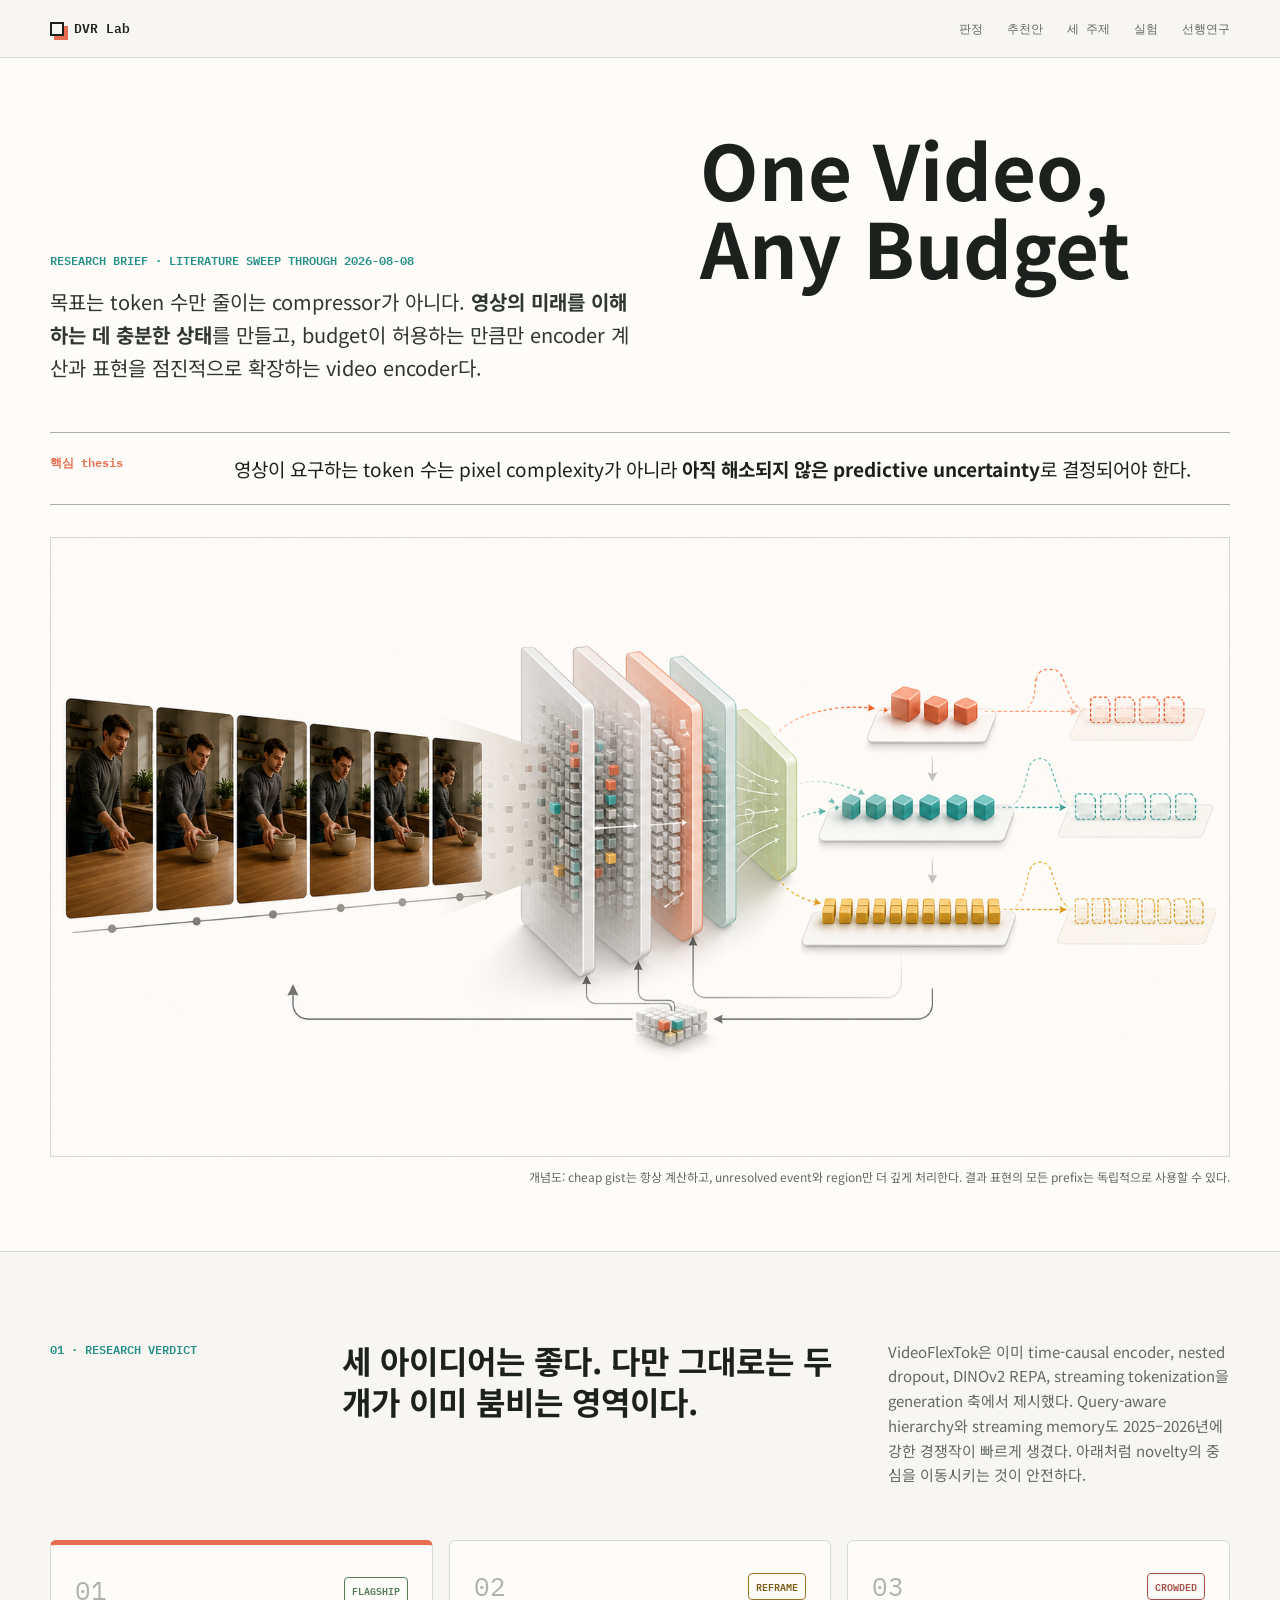
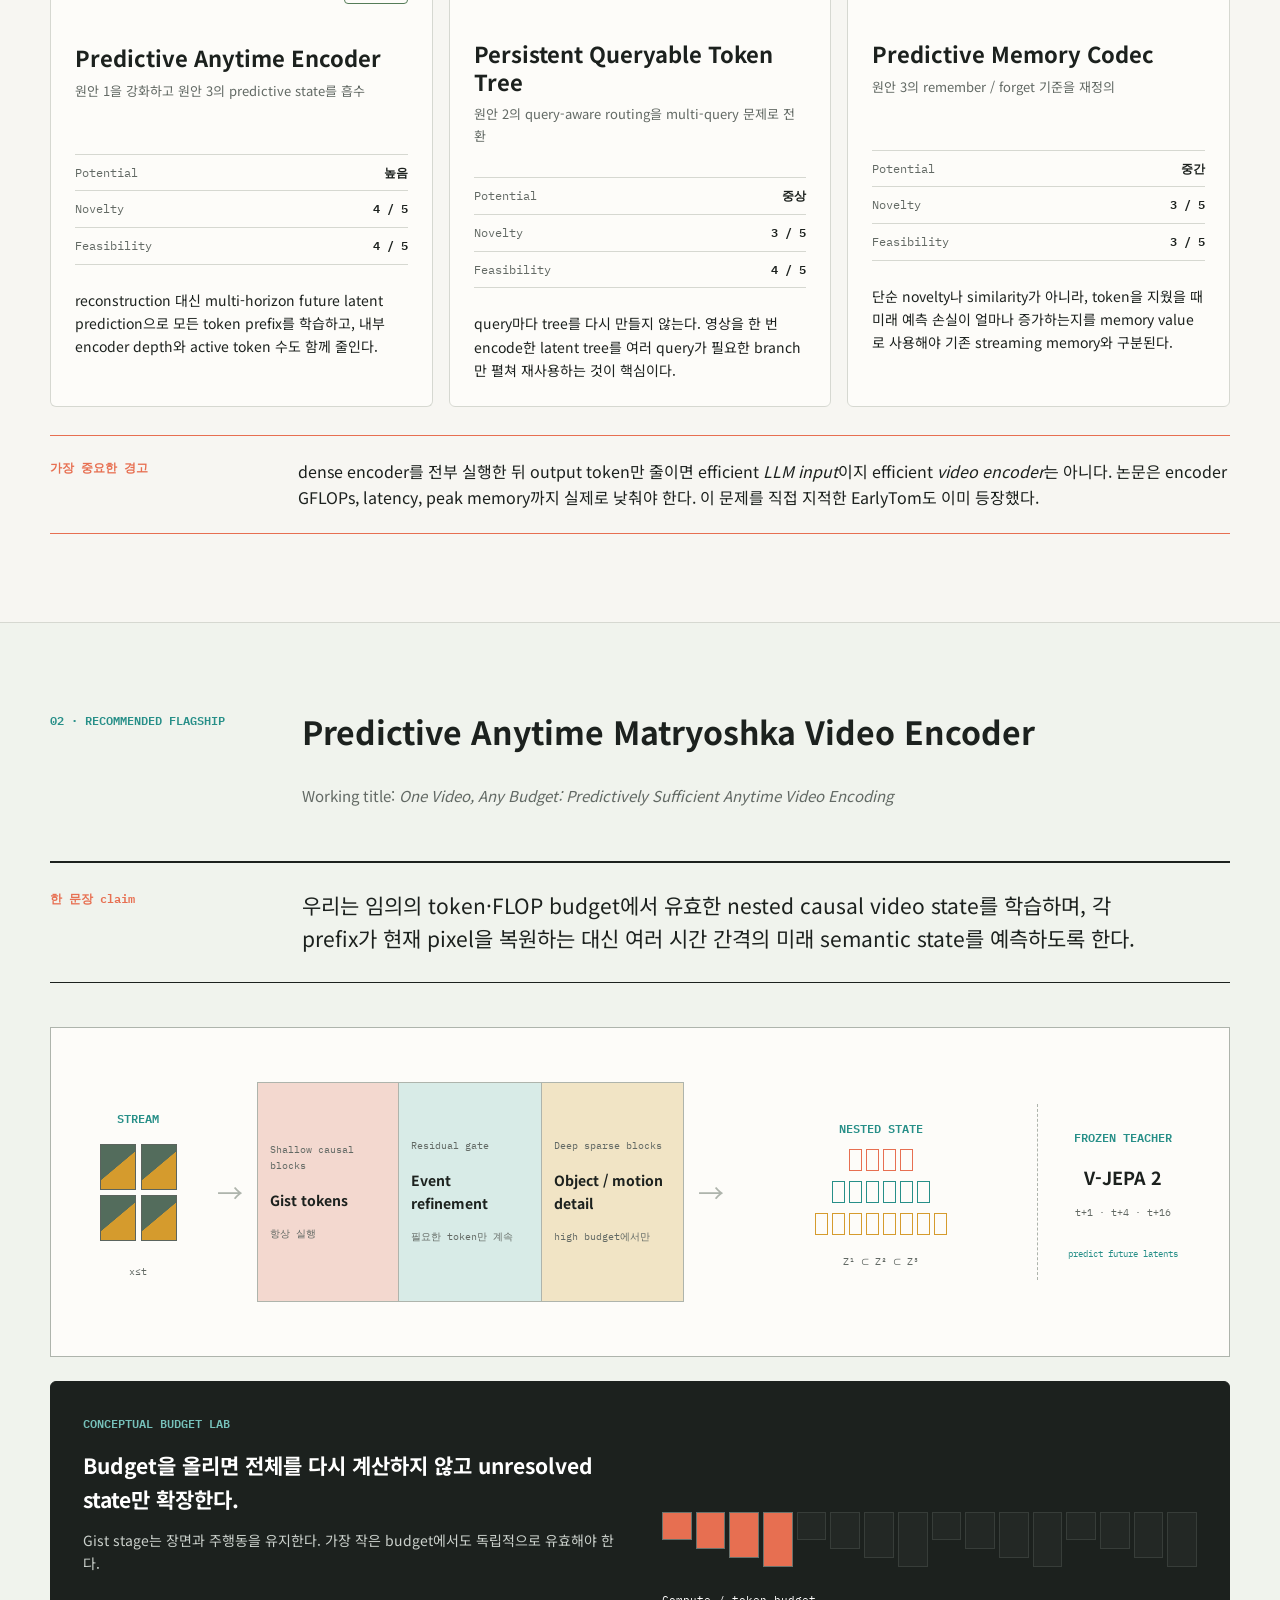
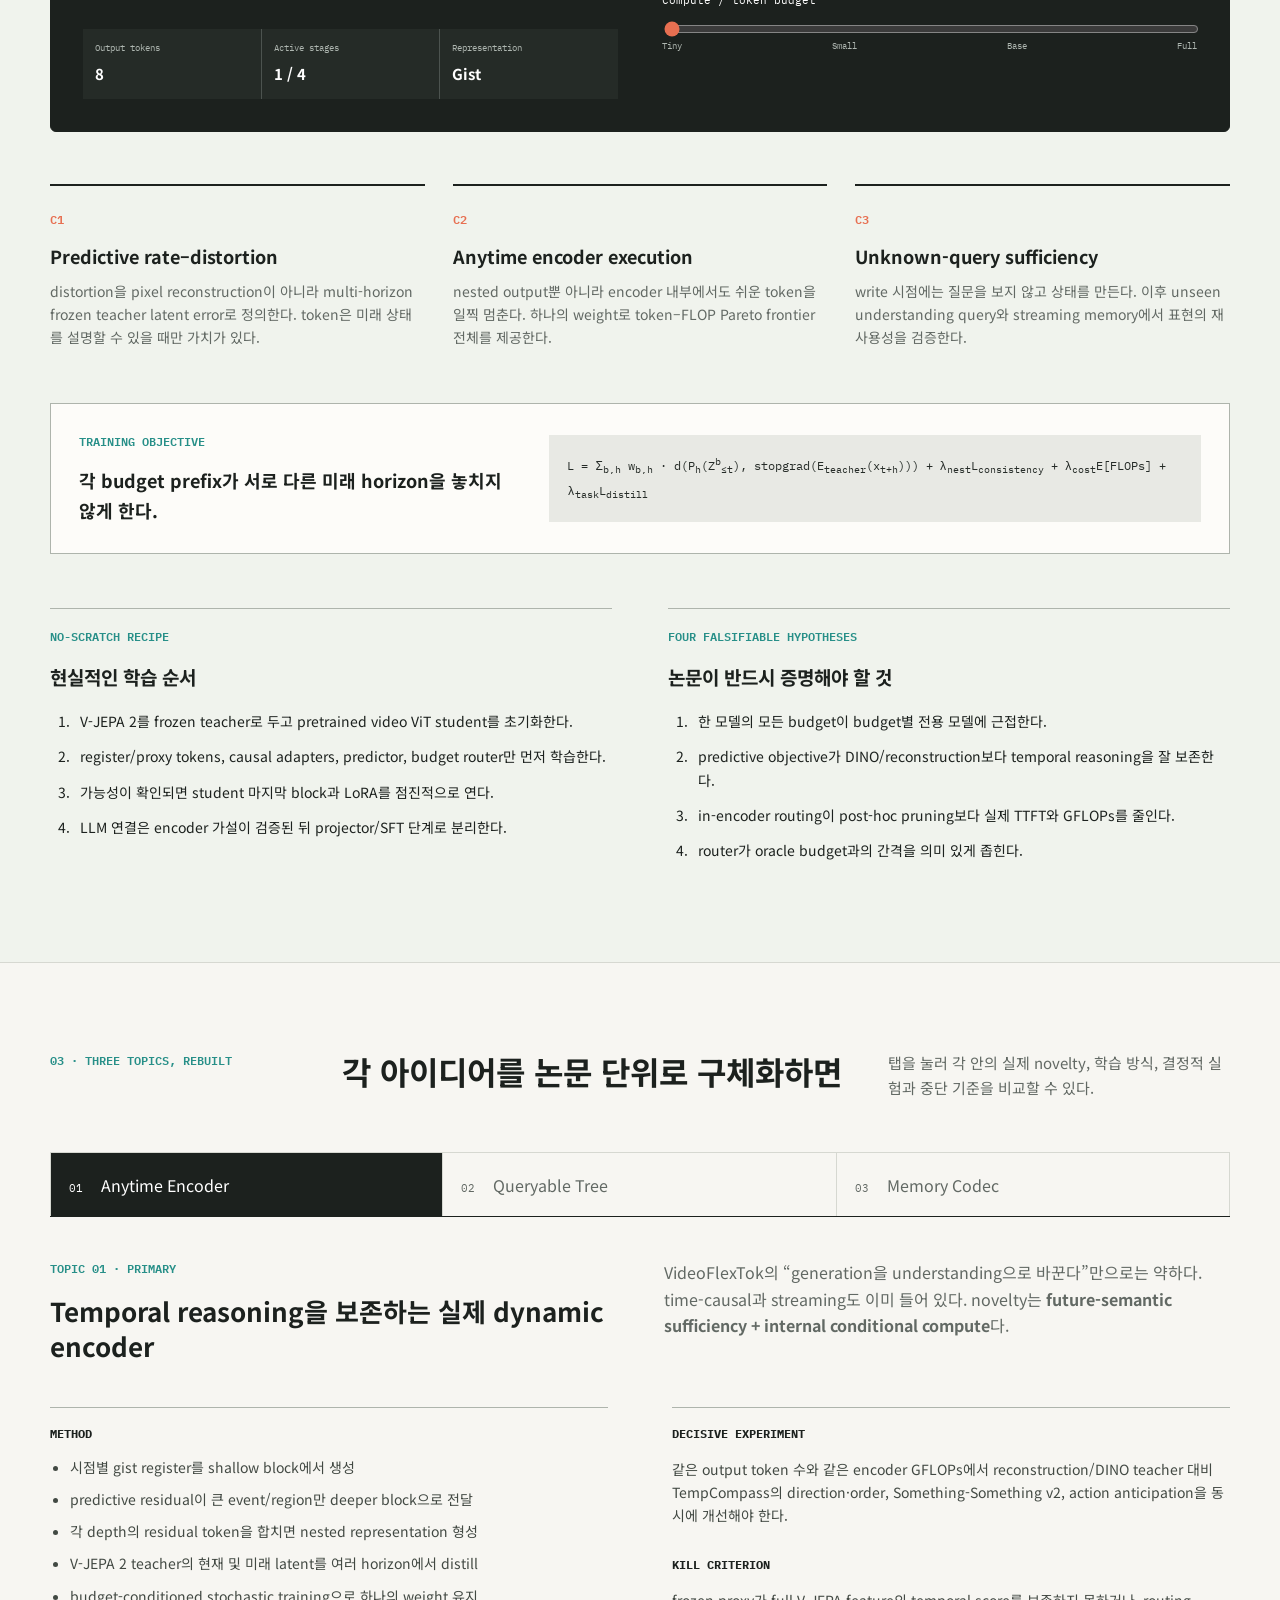
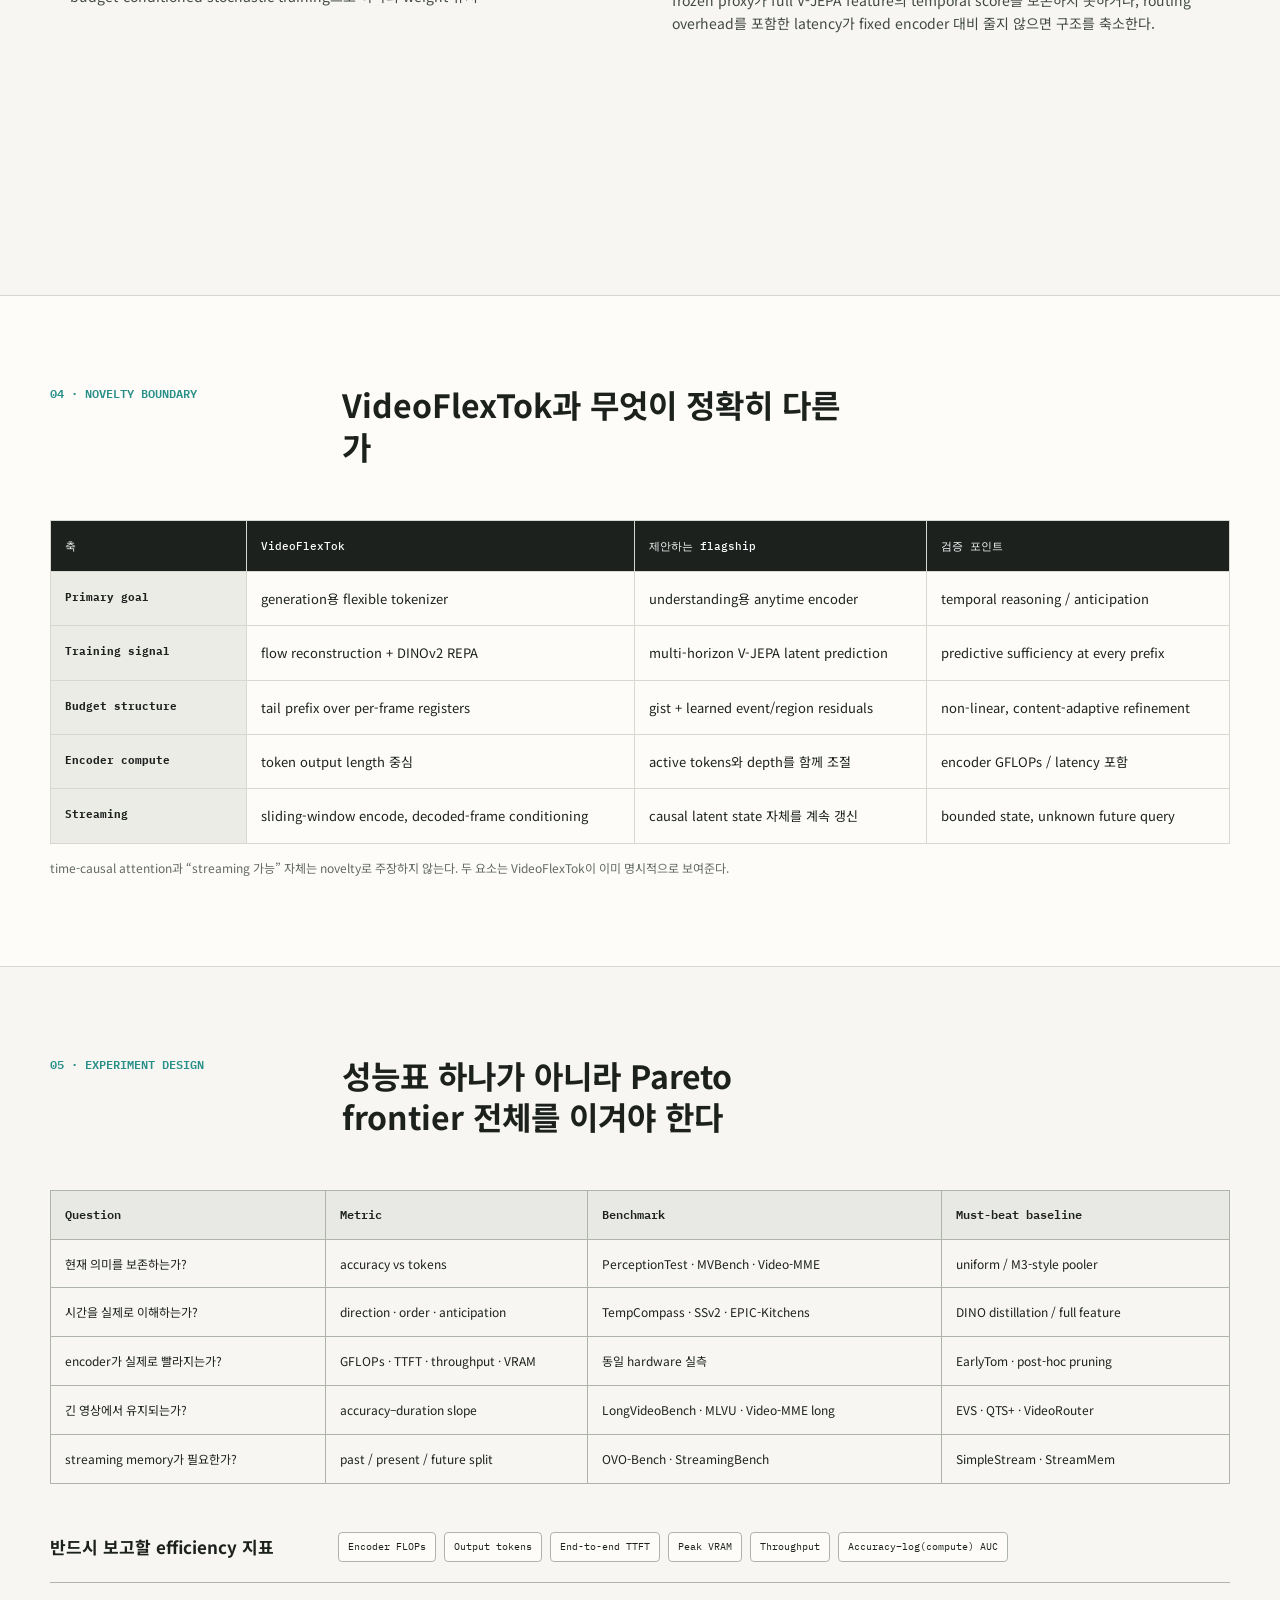
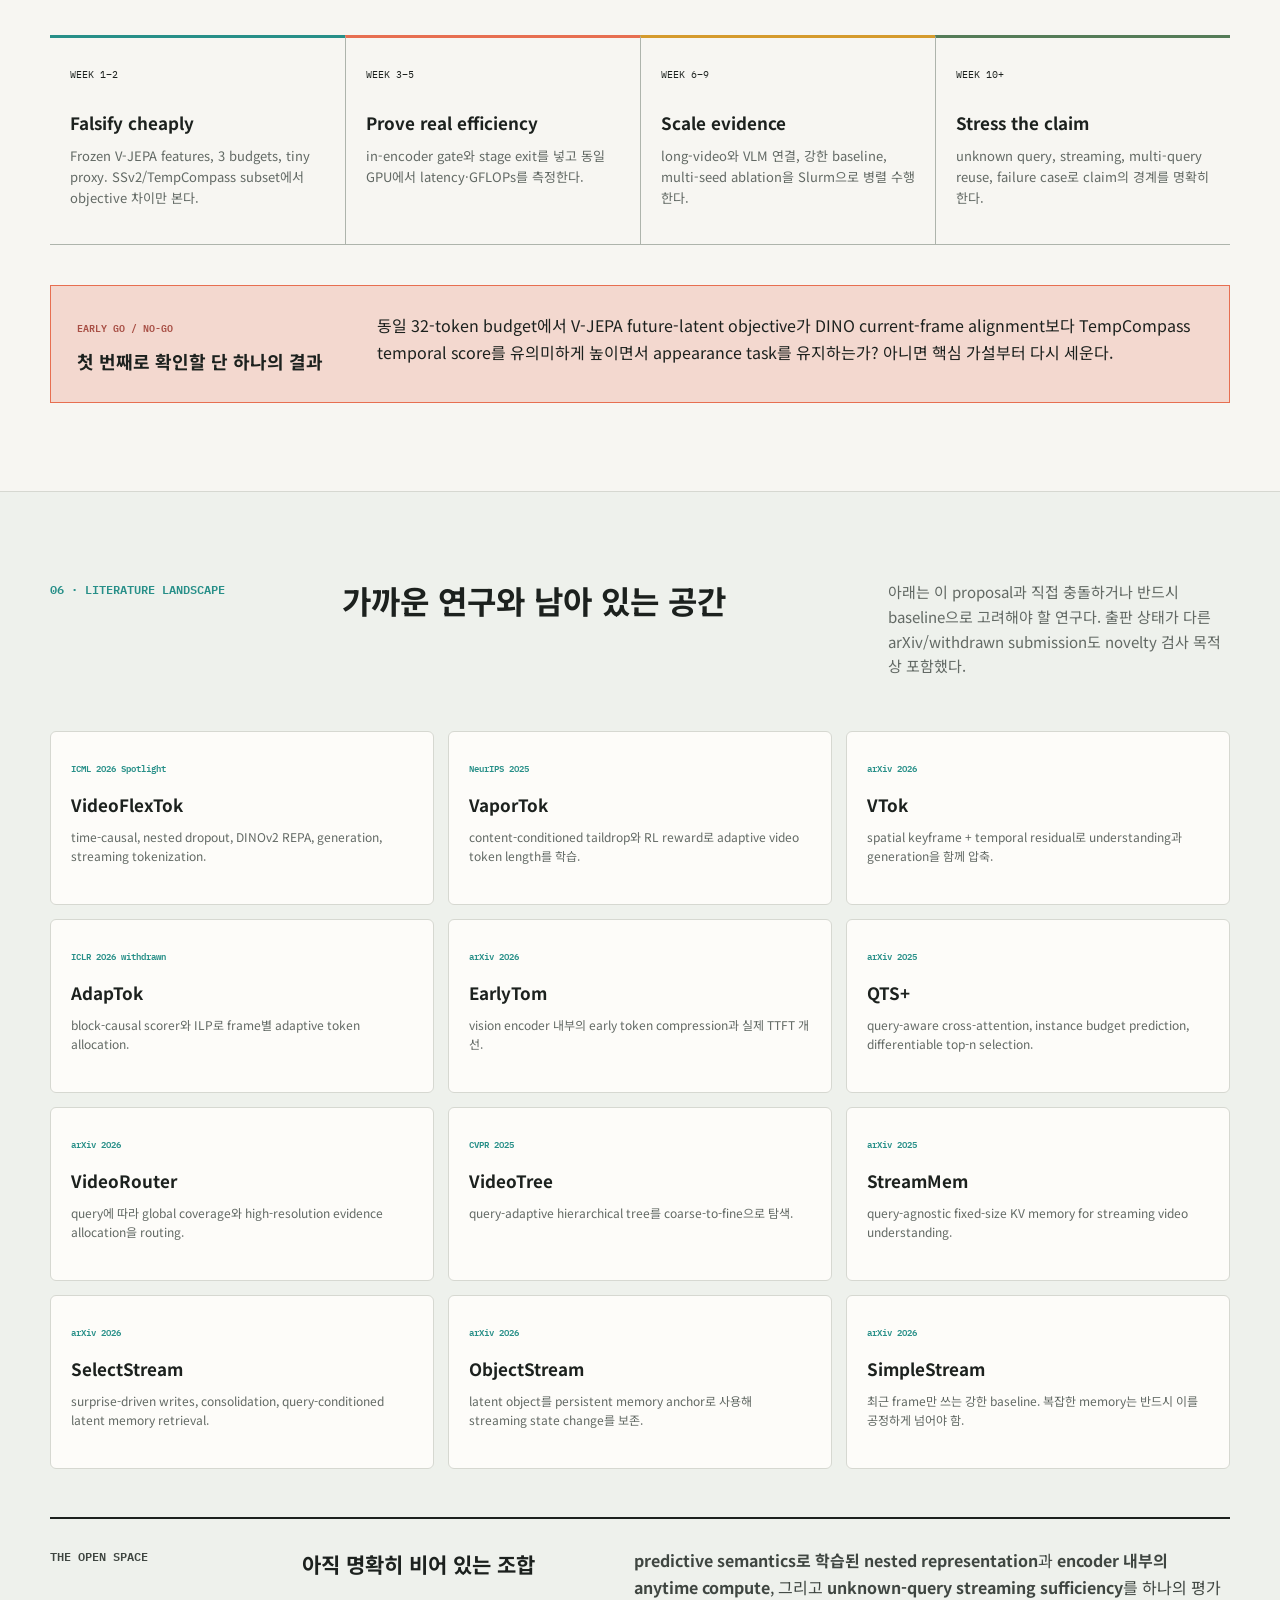
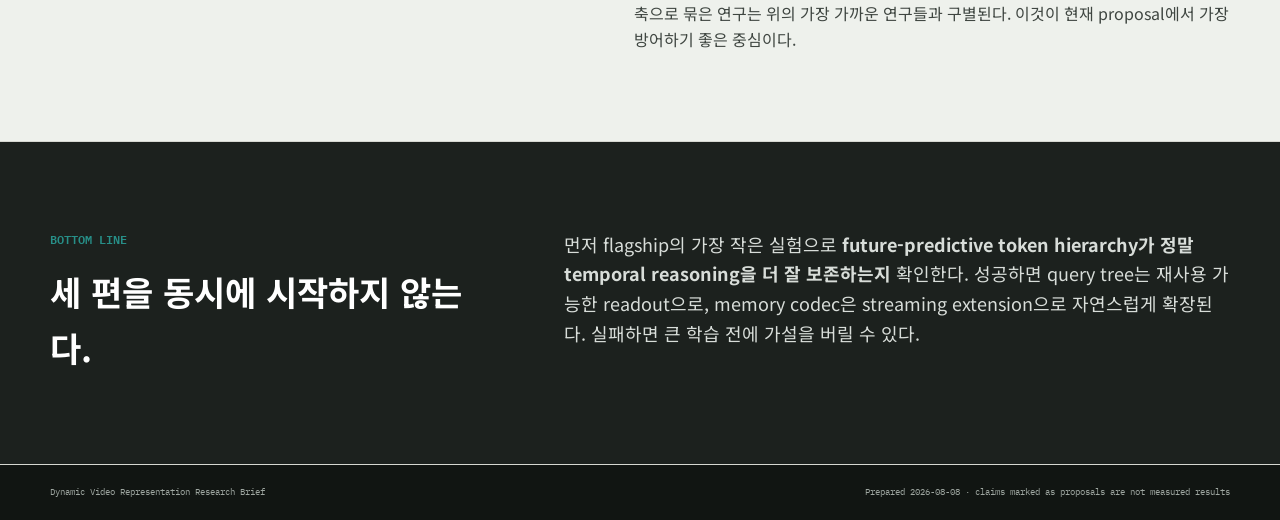
==== index.html @ 2100a045 "Build dynamic video research brief" ====
<!doctype html>
<html lang="ko">
  <head>
    <meta charset="UTF-8" />
    <meta name="viewport" content="width=device-width, initial-scale=1.0" />
    <meta
      name="description"
      content="Dynamic token budgets를 위한 efficient video encoder 연구 제안과 최신 선행연구 분석"
    />
    <title>Dynamic Video Representation Research Brief</title>
    <link rel="preconnect" href="https://fonts.googleapis.com" />
    <link rel="preconnect" href="https://fonts.gstatic.com" crossorigin />
    <link
      href="https://fonts.googleapis.com/css2?family=IBM+Plex+Mono:wght@400;500;600&family=Noto+Sans+KR:wght@400;500;600;700;800&display=swap"
      rel="stylesheet"
    />
    <link rel="stylesheet" href="styles.css" />
  </head>
  <body>
    <a class="skip-link" href="#main">본문으로 이동</a>

    <header class="site-header">
      <a class="wordmark" href="#top" aria-label="페이지 맨 위로">
        <span class="wordmark-mark" aria-hidden="true"></span>
        DVR Lab
      </a>
      <nav class="site-nav" aria-label="주요 섹션">
        <a href="#verdict">판정</a>
        <a href="#flagship">추천안</a>
        <a href="#topics">세 주제</a>
        <a href="#experiments">실험</a>
        <a href="#landscape">선행연구</a>
      </nav>
    </header>

    <main id="main">
      <section class="intro-band" id="top">
        <div class="page-shell intro-copy">
          <p class="eyebrow">RESEARCH BRIEF · LITERATURE SWEEP THROUGH 2026-08-08</p>
          <h1>One Video, Any Budget</h1>
          <p class="intro-lead">
            목표는 token 수만 줄이는 compressor가 아니다. <strong>영상의 미래를 이해하는 데 충분한 상태</strong>를
            만들고, budget이 허용하는 만큼만 encoder 계산과 표현을 점진적으로 확장하는 video encoder다.
          </p>
          <div class="thesis-line">
            <span class="thesis-label">핵심 thesis</span>
            <p>
              영상이 요구하는 token 수는 pixel complexity가 아니라
              <strong>아직 해소되지 않은 predictive uncertainty</strong>로 결정되어야 한다.
            </p>
          </div>
        </div>

        <figure class="page-shell overview-figure">
          <img
            src="assets/predictive-anytime-encoder.png"
            alt="시간에 따라 들어오는 영상이 단계적 encoder를 거쳐 gist, event, detail token으로 압축되고 작은 memory state가 다음 시점으로 전달되는 개념도"
          />
          <figcaption>
            개념도: cheap gist는 항상 계산하고, unresolved event와 region만 더 깊게 처리한다. 결과 표현의 모든
            prefix는 독립적으로 사용할 수 있다.
          </figcaption>
        </figure>
      </section>

      <section class="section-band" id="verdict">
        <div class="page-shell">
          <div class="section-heading">
            <p class="section-index">01 · RESEARCH VERDICT</p>
            <h2>세 아이디어는 좋다. 다만 그대로는 두 개가 이미 붐비는 영역이다.</h2>
            <p>
              VideoFlexTok은 이미 time-causal encoder, nested dropout, DINOv2 REPA, streaming tokenization을
              generation 축에서 제시했다. Query-aware hierarchy와 streaming memory도 2025–2026년에 강한
              경쟁작이 빠르게 생겼다. 아래처럼 novelty의 중심을 이동시키는 것이 안전하다.
            </p>
          </div>

          <div class="decision-grid">
            <article class="decision-card recommended">
              <div class="card-topline">
                <span class="topic-number">01</span>
                <span class="status-chip">FLAGSHIP</span>
              </div>
              <h3>Predictive Anytime Encoder</h3>
              <p class="card-subtitle">원안 1을 강화하고 원안 3의 predictive state를 흡수</p>
              <dl class="score-list">
                <div><dt>Potential</dt><dd>높음</dd></div>
                <div><dt>Novelty</dt><dd>4 / 5</dd></div>
                <div><dt>Feasibility</dt><dd>4 / 5</dd></div>
              </dl>
              <p>
                reconstruction 대신 multi-horizon future latent prediction으로 모든 token prefix를 학습하고,
                내부 encoder depth와 active token 수도 함께 줄인다.
              </p>
            </article>

            <article class="decision-card">
              <div class="card-topline">
                <span class="topic-number">02</span>
                <span class="status-chip caution">REFRAME</span>
              </div>
              <h3>Persistent Queryable Token Tree</h3>
              <p class="card-subtitle">원안 2의 query-aware routing을 multi-query 문제로 전환</p>
              <dl class="score-list">
                <div><dt>Potential</dt><dd>중상</dd></div>
                <div><dt>Novelty</dt><dd>3 / 5</dd></div>
                <div><dt>Feasibility</dt><dd>4 / 5</dd></div>
              </dl>
              <p>
                query마다 tree를 다시 만들지 않는다. 영상을 한 번 encode한 latent tree를 여러 query가 필요한
                branch만 펼쳐 재사용하는 것이 핵심이다.
              </p>
            </article>

            <article class="decision-card">
              <div class="card-topline">
                <span class="topic-number">03</span>
                <span class="status-chip danger">CROWDED</span>
              </div>
              <h3>Predictive Memory Codec</h3>
              <p class="card-subtitle">원안 3의 remember / forget 기준을 재정의</p>
              <dl class="score-list">
                <div><dt>Potential</dt><dd>중간</dd></div>
                <div><dt>Novelty</dt><dd>3 / 5</dd></div>
                <div><dt>Feasibility</dt><dd>3 / 5</dd></div>
              </dl>
              <p>
                단순 novelty나 similarity가 아니라, token을 지웠을 때 미래 예측 손실이 얼마나 증가하는지를
                memory value로 사용해야 기존 streaming memory와 구분된다.
              </p>
            </article>
          </div>

          <aside class="warning-note">
            <span class="note-kicker">가장 중요한 경고</span>
            <p>
              dense encoder를 전부 실행한 뒤 output token만 줄이면 efficient <em>LLM input</em>이지 efficient
              <em>video encoder</em>는 아니다. 논문은 encoder GFLOPs, latency, peak memory까지 실제로 낮춰야 한다.
              이 문제를 직접 지적한 EarlyTom도 이미 등장했다.
            </p>
          </aside>
        </div>
      </section>

      <section class="section-band accent-band" id="flagship">
        <div class="page-shell">
          <div class="section-heading compact">
            <p class="section-index">02 · RECOMMENDED FLAGSHIP</p>
            <h2>Predictive Anytime Matryoshka Video Encoder</h2>
            <p class="working-title">Working title: <em>One Video, Any Budget: Predictively Sufficient Anytime Video Encoding</em></p>
          </div>

          <div class="claim-block">
            <span>한 문장 claim</span>
            <p>
              우리는 임의의 token·FLOP budget에서 유효한 nested causal video state를 학습하며, 각 prefix가
              현재 pixel을 복원하는 대신 여러 시간 간격의 미래 semantic state를 예측하도록 한다.
            </p>
          </div>

          <div class="architecture" aria-label="추천 encoder 구조도">
            <div class="arch-column input-column">
              <span class="arch-label">STREAM</span>
              <div class="frame-strip" aria-hidden="true">
                <span></span><span></span><span></span><span></span>
              </div>
              <small>x≤t</small>
            </div>
            <div class="arch-arrow" aria-hidden="true">→</div>
            <div class="encoder-stack">
              <div class="encoder-stage stage-gist">
                <span>Shallow causal blocks</span>
                <strong>Gist tokens</strong>
                <small>항상 실행</small>
              </div>
              <div class="encoder-stage stage-event">
                <span>Residual gate</span>
                <strong>Event refinement</strong>
                <small>필요한 token만 계속</small>
              </div>
              <div class="encoder-stage stage-detail">
                <span>Deep sparse blocks</span>
                <strong>Object / motion detail</strong>
                <small>high budget에서만</small>
              </div>
            </div>
            <div class="arch-arrow" aria-hidden="true">→</div>
            <div class="output-column">
              <span class="arch-label">NESTED STATE</span>
              <div class="token-tier tier-one"><i></i><i></i><i></i><i></i></div>
              <div class="token-tier tier-two"><i></i><i></i><i></i><i></i><i></i><i></i></div>
              <div class="token-tier tier-three"><i></i><i></i><i></i><i></i><i></i><i></i><i></i><i></i></div>
              <small>Z¹ ⊂ Z² ⊂ Z³</small>
            </div>
            <div class="teacher-column">
              <span class="arch-label">FROZEN TEACHER</span>
              <strong>V-JEPA 2</strong>
              <small>t+1 · t+4 · t+16</small>
              <div class="teacher-link" aria-hidden="true">predict future latents</div>
            </div>
          </div>

          <div class="budget-lab" aria-labelledby="budget-title">
            <div class="budget-copy">
              <p class="tool-label">CONCEPTUAL BUDGET LAB</p>
              <h3 id="budget-title">Budget을 올리면 전체를 다시 계산하지 않고 unresolved state만 확장한다.</h3>
              <p id="budget-description">
                Gist stage는 장면과 주행동을 유지한다. 가장 작은 budget에서도 독립적으로 유효해야 한다.
              </p>
              <div class="budget-stats" aria-live="polite">
                <div><span>Output tokens</span><strong id="token-count">8</strong></div>
                <div><span>Active stages</span><strong id="stage-count">1 / 4</strong></div>
                <div><span>Representation</span><strong id="representation-label">Gist</strong></div>
              </div>
            </div>
            <div class="budget-control">
              <div class="budget-visual" id="budget-visual" aria-hidden="true"></div>
              <label for="budget-range">Compute / token budget</label>
              <input id="budget-range" type="range" min="1" max="4" value="1" step="1" />
              <div class="range-labels" aria-hidden="true">
                <span>Tiny</span><span>Small</span><span>Base</span><span>Full</span>
              </div>
            </div>
          </div>

          <div class="contribution-grid">
            <div>
              <span class="contribution-number">C1</span>
              <h3>Predictive rate–distortion</h3>
              <p>
                distortion을 pixel reconstruction이 아니라 multi-horizon frozen teacher latent error로 정의한다.
                token은 미래 상태를 설명할 수 있을 때만 가치가 있다.
              </p>
            </div>
            <div>
              <span class="contribution-number">C2</span>
              <h3>Anytime encoder execution</h3>
              <p>
                nested output뿐 아니라 encoder 내부에서도 쉬운 token을 일찍 멈춘다. 하나의 weight로
                token–FLOP Pareto frontier 전체를 제공한다.
              </p>
            </div>
            <div>
              <span class="contribution-number">C3</span>
              <h3>Unknown-query sufficiency</h3>
              <p>
                write 시점에는 질문을 보지 않고 상태를 만든다. 이후 unseen understanding query와 streaming
                memory에서 표현의 재사용성을 검증한다.
              </p>
            </div>
          </div>

          <div class="objective-panel">
            <div>
              <p class="tool-label">TRAINING OBJECTIVE</p>
              <h3>각 budget prefix가 서로 다른 미래 horizon을 놓치지 않게 한다.</h3>
            </div>
            <code>
              L = Σ<sub>b,h</sub> w<sub>b,h</sub> · d(P<sub>h</sub>(Z<sup>b</sup><sub>≤t</sub>),
              stopgrad(E<sub>teacher</sub>(x<sub>t+h</sub>))) + λ<sub>nest</sub>L<sub>consistency</sub>
              + λ<sub>cost</sub>E[FLOPs] + λ<sub>task</sub>L<sub>distill</sub>
            </code>
          </div>

          <div class="training-grid">
            <div class="plain-column">
              <p class="tool-label">NO-SCRATCH RECIPE</p>
              <h3>현실적인 학습 순서</h3>
              <ol>
                <li>V-JEPA 2를 frozen teacher로 두고 pretrained video ViT student를 초기화한다.</li>
                <li>register/proxy tokens, causal adapters, predictor, budget router만 먼저 학습한다.</li>
                <li>가능성이 확인되면 student 마지막 block과 LoRA를 점진적으로 연다.</li>
                <li>LLM 연결은 encoder 가설이 검증된 뒤 projector/SFT 단계로 분리한다.</li>
              </ol>
            </div>
            <div class="plain-column">
              <p class="tool-label">FOUR FALSIFIABLE HYPOTHESES</p>
              <h3>논문이 반드시 증명해야 할 것</h3>
              <ol>
                <li>한 모델의 모든 budget이 budget별 전용 모델에 근접한다.</li>
                <li>predictive objective가 DINO/reconstruction보다 temporal reasoning을 잘 보존한다.</li>
                <li>in-encoder routing이 post-hoc pruning보다 실제 TTFT와 GFLOPs를 줄인다.</li>
                <li>router가 oracle budget과의 간격을 의미 있게 좁힌다.</li>
              </ol>
            </div>
          </div>
        </div>
      </section>

      <section class="section-band" id="topics">
        <div class="page-shell">
          <div class="section-heading">
            <p class="section-index">03 · THREE TOPICS, REBUILT</p>
            <h2>각 아이디어를 논문 단위로 구체화하면</h2>
            <p>탭을 눌러 각 안의 실제 novelty, 학습 방식, 결정적 실험과 중단 기준을 비교할 수 있다.</p>
          </div>

          <div class="topic-tabs" role="tablist" aria-label="연구 주제 선택">
            <button role="tab" aria-selected="true" aria-controls="topic-panel-1" id="topic-tab-1" data-topic="1">
              <span>01</span> Anytime Encoder
            </button>
            <button role="tab" aria-selected="false" aria-controls="topic-panel-2" id="topic-tab-2" data-topic="2">
              <span>02</span> Queryable Tree
            </button>
            <button role="tab" aria-selected="false" aria-controls="topic-panel-3" id="topic-tab-3" data-topic="3">
              <span>03</span> Memory Codec
            </button>
          </div>

          <article class="topic-panel is-active" id="topic-panel-1" role="tabpanel" aria-labelledby="topic-tab-1">
            <div class="topic-summary">
              <div>
                <p class="topic-overline">TOPIC 01 · PRIMARY</p>
                <h3>Temporal reasoning을 보존하는 실제 dynamic encoder</h3>
              </div>
              <p>
                VideoFlexTok의 “generation을 understanding으로 바꾼다”만으로는 약하다. time-causal과 streaming도
                이미 들어 있다. novelty는 <strong>future-semantic sufficiency + internal conditional compute</strong>다.
              </p>
            </div>
            <div class="topic-columns">
              <section>
                <h4>Method</h4>
                <ul>
                  <li>시점별 gist register를 shallow block에서 생성</li>
                  <li>predictive residual이 큰 event/region만 deeper block으로 전달</li>
                  <li>각 depth의 residual token을 합치면 nested representation 형성</li>
                  <li>V-JEPA 2 teacher의 현재 및 미래 latent를 여러 horizon에서 distill</li>
                  <li>budget-conditioned stochastic training으로 하나의 weight 유지</li>
                </ul>
              </section>
              <section>
                <h4>Decisive experiment</h4>
                <p>
                  같은 output token 수와 같은 encoder GFLOPs에서 reconstruction/DINO teacher 대비 TempCompass의
                  direction·order, Something-Something v2, action anticipation을 동시에 개선해야 한다.
                </p>
                <h4>Kill criterion</h4>
                <p>
                  frozen proxy가 full V-JEPA feature의 temporal score를 보존하지 못하거나, routing overhead를 포함한
                  latency가 fixed encoder 대비 줄지 않으면 구조를 축소한다.
                </p>
              </section>
            </div>
          </article>

          <article class="topic-panel" id="topic-panel-2" role="tabpanel" aria-labelledby="topic-tab-2" hidden>
            <div class="topic-summary">
              <div>
                <p class="topic-overline">TOPIC 02 · SECOND PAPER CANDIDATE</p>
                <h3>한 번 저장하고, 질문마다 필요한 가지에서만 detail을 연다</h3>
              </div>
              <p>
                VideoTree는 query를 보며 tree를 만들고, QTS+/VideoRouter는 flat dense tokens에서 query-relevant
                evidence를 고른다. 우리는 <strong>query 전에 만든 persistent latent tree</strong>를 여러 질문이 공유한다.
              </p>
            </div>

            <div class="tree-diagram" aria-label="query-agnostic latent tree와 query router 개념도">
              <div class="tree-video">
                <span>Encode once</span>
                <div class="mini-frames"><i></i><i></i><i></i><i></i><i></i><i></i></div>
              </div>
              <div class="tree-root">Global gist</div>
              <div class="tree-level tree-level-two">
                <div>Event A</div><div>Event B</div><div>Event C</div>
              </div>
              <div class="tree-level tree-level-three">
                <div>A₁</div><div>A₂</div><div>B₁</div><div>B₂</div><div>C₁</div><div>C₂</div>
              </div>
              <div class="query-path">
                <span>Query router</span>
                <strong>Gist → Event B → B₂</strong>
              </div>
            </div>

            <div class="topic-columns">
              <section>
                <h4>Method</h4>
                <ul>
                  <li>scene/event boundary에 맞춘 temporal latent tree를 query 없이 생성</li>
                  <li>parent token은 summary, child token은 parent가 잃은 predictive residual로 학습</li>
                  <li>query router가 top-down beam으로 branch와 depth를 budget 안에서 결정</li>
                  <li>global gist를 항상 남겨 잘못된 early routing의 복구 경로 제공</li>
                  <li>동일 영상에 연속 query가 들어오는 multi-query cost를 직접 평가</li>
                </ul>
              </section>
              <section>
                <h4>Decisive experiment</h4>
                <p>
                  query 1개가 아니라 5·10·20개가 같은 영상에 순차적으로 들어올 때, VideoTree/QTS+/flat top-k보다
                  total encoder+retrieval latency와 accuracy의 Pareto frontier가 좋아야 한다.
                </p>
                <h4>Kill criterion</h4>
                <p>
                  동일 total token budget에서 learned tree가 flat top-k를 이기지 못하거나, 초반 branch miss가
                  answer-critical evidence를 반복적으로 제거하면 독립 논문 대신 flagship의 optional readout으로 낮춘다.
                </p>
              </section>
            </div>
          </article>

          <article class="topic-panel" id="topic-panel-3" role="tabpanel" aria-labelledby="topic-tab-3" hidden>
            <div class="topic-summary">
              <div>
                <p class="topic-overline">TOPIC 03 · HIGH RISK</p>
                <h3>기억의 가치는 “다시 보기 어려움”이 아니라 “미래를 바꾸는 정도”다</h3>
              </div>
              <p>
                recent streaming methods도 surprise, semantic salience, object anchor를 사용한다. 차별점은 token을
                제거했을 때 <strong>multi-horizon future prediction이 얼마나 악화되는지</strong>를 memory utility로
                학습하는 것이다.
              </p>
            </div>

            <div class="memory-diagram" aria-label="coarse-to-fine streaming memory codec 개념도">
              <div class="stream-row">
                <span>t−3</span><span>t−2</span><span>t−1</span><strong>t</strong><i>→</i><em>future</em>
              </div>
              <div class="memory-row gist-memory">
                <label>Gist memory</label>
                <div><i></i><i></i><i></i><i></i><i></i></div>
                <span>always retained</span>
              </div>
              <div class="memory-row residual-memory">
                <label>Residual memory</label>
                <div><i></i><i class="evicted"></i><i></i><i class="evicted"></i><i></i><i></i><i class="evicted"></i></div>
                <span>evict low Δprediction-loss</span>
              </div>
              <div class="prediction-arrow">memory state predicts future teacher latents</div>
            </div>

            <div class="topic-columns">
              <section>
                <h4>Method</h4>
                <ul>
                  <li>모든 chunk는 tiny gist를 write하고 필요할 때 residual tier 추가</li>
                  <li>token utility를 leave-one-out future latent loss 증가량으로 정의</li>
                  <li>비싼 counterfactual score를 작은 eviction policy에 distill</li>
                  <li>오래된 sibling residual은 상위 gist로 consolidate</li>
                  <li>query는 write가 아니라 read 시점에만 memory scope를 선택</li>
                </ul>
              </section>
              <section>
                <h4>Decisive experiment</h4>
                <p>
                  OVO-Bench의 backward tracing과 forward active response에서 동일 고정 memory로 SimpleStream,
                  StreamMem, CausalMem보다 좋아야 하며 current-scene perception을 희생하지 않아야 한다.
                </p>
                <h4>Kill criterion</h4>
                <p>
                  강한 recent-window baseline을 넘지 못하거나, future prediction utility와 unseen-query QA utility의
                  상관이 낮으면 “latent reasoning” 주장은 버리고 memory analysis로 범위를 줄인다.
                </p>
              </section>
            </div>
          </article>
        </div>
      </section>

      <section class="section-band comparison-band">
        <div class="page-shell">
          <div class="section-heading">
            <p class="section-index">04 · NOVELTY BOUNDARY</p>
            <h2>VideoFlexTok과 무엇이 정확히 다른가</h2>
          </div>
          <div class="table-wrap">
            <table>
              <thead>
                <tr><th>축</th><th>VideoFlexTok</th><th>제안하는 flagship</th><th>검증 포인트</th></tr>
              </thead>
              <tbody>
                <tr>
                  <th>Primary goal</th>
                  <td>generation용 flexible tokenizer</td>
                  <td>understanding용 anytime encoder</td>
                  <td>temporal reasoning / anticipation</td>
                </tr>
                <tr>
                  <th>Training signal</th>
                  <td>flow reconstruction + DINOv2 REPA</td>
                  <td>multi-horizon V-JEPA latent prediction</td>
                  <td>predictive sufficiency at every prefix</td>
                </tr>
                <tr>
                  <th>Budget structure</th>
                  <td>tail prefix over per-frame registers</td>
                  <td>gist + learned event/region residuals</td>
                  <td>non-linear, content-adaptive refinement</td>
                </tr>
                <tr>
                  <th>Encoder compute</th>
                  <td>token output length 중심</td>
                  <td>active tokens와 depth를 함께 조절</td>
                  <td>encoder GFLOPs / latency 포함</td>
                </tr>
                <tr>
                  <th>Streaming</th>
                  <td>sliding-window encode, decoded-frame conditioning</td>
                  <td>causal latent state 자체를 계속 갱신</td>
                  <td>bounded state, unknown future query</td>
                </tr>
              </tbody>
            </table>
          </div>
          <p class="table-note">
            time-causal attention과 “streaming 가능” 자체는 novelty로 주장하지 않는다. 두 요소는 VideoFlexTok이 이미
            명시적으로 보여준다.
          </p>
        </div>
      </section>

      <section class="section-band" id="experiments">
        <div class="page-shell">
          <div class="section-heading">
            <p class="section-index">05 · EXPERIMENT DESIGN</p>
            <h2>성능표 하나가 아니라 Pareto frontier 전체를 이겨야 한다</h2>
          </div>

          <div class="experiment-matrix">
            <div class="matrix-header">Question</div>
            <div class="matrix-header">Metric</div>
            <div class="matrix-header">Benchmark</div>
            <div class="matrix-header">Must-beat baseline</div>

            <div>현재 의미를 보존하는가?</div>
            <div>accuracy vs tokens</div>
            <div>PerceptionTest · MVBench · Video-MME</div>
            <div>uniform / M3-style pooler</div>

            <div>시간을 실제로 이해하는가?</div>
            <div>direction · order · anticipation</div>
            <div>TempCompass · SSv2 · EPIC-Kitchens</div>
            <div>DINO distillation / full feature</div>

            <div>encoder가 실제로 빨라지는가?</div>
            <div>GFLOPs · TTFT · throughput · VRAM</div>
            <div>동일 hardware 실측</div>
            <div>EarlyTom · post-hoc pruning</div>

            <div>긴 영상에서 유지되는가?</div>
            <div>accuracy–duration slope</div>
            <div>LongVideoBench · MLVU · Video-MME long</div>
            <div>EVS · QTS+ · VideoRouter</div>

            <div>streaming memory가 필요한가?</div>
            <div>past / present / future split</div>
            <div>OVO-Bench · StreamingBench</div>
            <div>SimpleStream · StreamMem</div>
          </div>

          <div class="must-report">
            <h3>반드시 보고할 efficiency 지표</h3>
            <div>
              <span>Encoder FLOPs</span><span>Output tokens</span><span>End-to-end TTFT</span>
              <span>Peak VRAM</span><span>Throughput</span><span>Accuracy–log(compute) AUC</span>
            </div>
          </div>

          <div class="roadmap">
            <div class="roadmap-step">
              <span>WEEK 1–2</span>
              <h3>Falsify cheaply</h3>
              <p>Frozen V-JEPA features, 3 budgets, tiny proxy. SSv2/TempCompass subset에서 objective 차이만 본다.</p>
            </div>
            <div class="roadmap-step">
              <span>WEEK 3–5</span>
              <h3>Prove real efficiency</h3>
              <p>in-encoder gate와 stage exit를 넣고 동일 GPU에서 latency·GFLOPs를 측정한다.</p>
            </div>
            <div class="roadmap-step">
              <span>WEEK 6–9</span>
              <h3>Scale evidence</h3>
              <p>long-video와 VLM 연결, 강한 baseline, multi-seed ablation을 Slurm으로 병렬 수행한다.</p>
            </div>
            <div class="roadmap-step">
              <span>WEEK 10+</span>
              <h3>Stress the claim</h3>
              <p>unknown query, streaming, multi-query reuse, failure case로 claim의 경계를 명확히 한다.</p>
            </div>
          </div>

          <aside class="go-no-go">
            <div>
              <span>EARLY GO / NO-GO</span>
              <h3>첫 번째로 확인할 단 하나의 결과</h3>
            </div>
            <p>
              동일 32-token budget에서 V-JEPA future-latent objective가 DINO current-frame alignment보다
              TempCompass temporal score를 유의미하게 높이면서 appearance task를 유지하는가? 아니면 핵심 가설부터
              다시 세운다.
            </p>
          </aside>
        </div>
      </section>

      <section class="section-band landscape-band" id="landscape">
        <div class="page-shell">
          <div class="section-heading">
            <p class="section-index">06 · LITERATURE LANDSCAPE</p>
            <h2>가까운 연구와 남아 있는 공간</h2>
            <p>
              아래는 이 proposal과 직접 충돌하거나 반드시 baseline으로 고려해야 할 연구다. 출판 상태가 다른
              arXiv/withdrawn submission도 novelty 검사 목적상 포함했다.
            </p>
          </div>

          <div class="landscape-grid">
            <a class="paper-card" href="https://videoflextok.epfl.ch/" target="_blank" rel="noreferrer">
              <span>ICML 2026 Spotlight</span><h3>VideoFlexTok</h3>
              <p>time-causal, nested dropout, DINOv2 REPA, generation, streaming tokenization.</p>
            </a>
            <a class="paper-card" href="https://proceedings.neurips.cc/paper_files/paper/2025/hash/43e41fa7544d2ee435c72305702de61f-Abstract-Conference.html" target="_blank" rel="noreferrer">
              <span>NeurIPS 2025</span><h3>VaporTok</h3>
              <p>content-conditioned taildrop와 RL reward로 adaptive video token length를 학습.</p>
            </a>
            <a class="paper-card" href="https://arxiv.org/abs/2602.04202" target="_blank" rel="noreferrer">
              <span>arXiv 2026</span><h3>VTok</h3>
              <p>spatial keyframe + temporal residual로 understanding과 generation을 함께 압축.</p>
            </a>
            <a class="paper-card" href="https://openreview.net/forum?id=dkLto1KNFV" target="_blank" rel="noreferrer">
              <span>ICLR 2026 withdrawn</span><h3>AdapTok</h3>
              <p>block-causal scorer와 ILP로 frame별 adaptive token allocation.</p>
            </a>
            <a class="paper-card" href="https://arxiv.org/abs/2605.30010" target="_blank" rel="noreferrer">
              <span>arXiv 2026</span><h3>EarlyTom</h3>
              <p>vision encoder 내부의 early token compression과 실제 TTFT 개선.</p>
            </a>
            <a class="paper-card" href="https://arxiv.org/abs/2511.11910" target="_blank" rel="noreferrer">
              <span>arXiv 2025</span><h3>QTS+</h3>
              <p>query-aware cross-attention, instance budget prediction, differentiable top-n selection.</p>
            </a>
            <a class="paper-card" href="https://arxiv.org/abs/2605.05848" target="_blank" rel="noreferrer">
              <span>arXiv 2026</span><h3>VideoRouter</h3>
              <p>query에 따라 global coverage와 high-resolution evidence allocation을 routing.</p>
            </a>
            <a class="paper-card" href="https://videotree2024.github.io/" target="_blank" rel="noreferrer">
              <span>CVPR 2025</span><h3>VideoTree</h3>
              <p>query-adaptive hierarchical tree를 coarse-to-fine으로 탐색.</p>
            </a>
            <a class="paper-card" href="https://arxiv.org/abs/2508.15717" target="_blank" rel="noreferrer">
              <span>arXiv 2025</span><h3>StreamMem</h3>
              <p>query-agnostic fixed-size KV memory for streaming video understanding.</p>
            </a>
            <a class="paper-card" href="https://arxiv.org/abs/2606.16353" target="_blank" rel="noreferrer">
              <span>arXiv 2026</span><h3>SelectStream</h3>
              <p>surprise-driven writes, consolidation, query-conditioned latent memory retrieval.</p>
            </a>
            <a class="paper-card" href="https://arxiv.org/abs/2607.28312" target="_blank" rel="noreferrer">
              <span>arXiv 2026</span><h3>ObjectStream</h3>
              <p>latent object를 persistent memory anchor로 사용해 streaming state change를 보존.</p>
            </a>
            <a class="paper-card" href="https://arxiv.org/abs/2604.02317" target="_blank" rel="noreferrer">
              <span>arXiv 2026</span><h3>SimpleStream</h3>
              <p>최근 frame만 쓰는 강한 baseline. 복잡한 memory는 반드시 이를 공정하게 넘어야 함.</p>
            </a>
          </div>

          <div class="open-space">
            <p class="tool-label">THE OPEN SPACE</p>
            <h3>아직 명확히 비어 있는 조합</h3>
            <p>
              <strong>predictive semantics로 학습된 nested representation</strong>과
              <strong>encoder 내부의 anytime compute</strong>, 그리고
              <strong>unknown-query streaming sufficiency</strong>를 하나의 평가 축으로 묶은 연구는 위의 가장 가까운
              연구들과 구별된다. 이것이 현재 proposal에서 가장 방어하기 좋은 중심이다.
            </p>
          </div>
        </div>
      </section>

      <section class="section-band final-band">
        <div class="page-shell final-layout">
          <div>
            <p class="section-index">BOTTOM LINE</p>
            <h2>세 편을 동시에 시작하지 않는다.</h2>
          </div>
          <p>
            먼저 flagship의 가장 작은 실험으로 <strong>future-predictive token hierarchy가 정말 temporal reasoning을
            더 잘 보존하는지</strong> 확인한다. 성공하면 query tree는 재사용 가능한 readout으로, memory codec은
            streaming extension으로 자연스럽게 확장된다. 실패하면 큰 학습 전에 가설을 버릴 수 있다.
          </p>
        </div>
      </section>
    </main>

    <footer>
      <div class="page-shell footer-inner">
        <span>Dynamic Video Representation Research Brief</span>
        <span>Prepared 2026-08-08 · claims marked as proposals are not measured results</span>
      </div>
    </footer>

    <script src="app.js"></script>
  </body>
</html>
---- styles.css ----
:root {
  --paper: #f7f6f2;
  --paper-bright: #fdfcf9;
  --ink: #1c211e;
  --muted: #626964;
  --line: #d6d8d1;
  --line-strong: #aeb4ac;
  --coral: #e76f51;
  --coral-soft: #f3d8cf;
  --teal: #278f88;
  --teal-soft: #d8ebe7;
  --mustard: #d59b2d;
  --mustard-soft: #f1e4c5;
  --green: #557c58;
  --green-soft: #dce8d9;
  --red: #a84f45;
  --mono: "IBM Plex Mono", monospace;
  --sans: "Noto Sans KR", sans-serif;
  --max-width: 1180px;
}

* {
  box-sizing: border-box;
}

html {
  scroll-behavior: smooth;
}

body {
  margin: 0;
  background: var(--paper);
  color: var(--ink);
  font-family: var(--sans);
  line-height: 1.65;
}

body::before {
  position: fixed;
  inset: 0;
  z-index: -1;
  background-image: linear-gradient(rgba(28, 33, 30, 0.025) 1px, transparent 1px),
    linear-gradient(90deg, rgba(28, 33, 30, 0.025) 1px, transparent 1px);
  background-size: 28px 28px;
  content: "";
  pointer-events: none;
}

a {
  color: inherit;
}

button,
input {
  font: inherit;
}

.skip-link {
  position: fixed;
  top: 8px;
  left: 8px;
  z-index: 20;
  padding: 8px 12px;
  background: var(--ink);
  color: white;
  transform: translateY(-140%);
}

.skip-link:focus {
  transform: translateY(0);
}

.page-shell {
  width: min(calc(100% - 40px), var(--max-width));
  margin-inline: auto;
}

.site-header {
  position: sticky;
  top: 0;
  z-index: 10;
  display: flex;
  align-items: center;
  justify-content: space-between;
  min-height: 58px;
  padding: 0 max(20px, calc((100vw - var(--max-width)) / 2));
  border-bottom: 1px solid var(--line);
  background: rgba(247, 246, 242, 0.96);
  backdrop-filter: blur(12px);
}

.wordmark {
  display: inline-flex;
  gap: 10px;
  align-items: center;
  color: var(--ink);
  font-family: var(--mono);
  font-size: 13px;
  font-weight: 600;
  text-decoration: none;
}

.wordmark-mark {
  width: 14px;
  height: 14px;
  border: 2px solid var(--ink);
  box-shadow: 4px 4px 0 var(--coral);
}

.site-nav {
  display: flex;
  gap: 24px;
  font-family: var(--mono);
  font-size: 12px;
}

.site-nav a {
  color: var(--muted);
  text-decoration: none;
}

.site-nav a:hover,
.site-nav a:focus-visible {
  color: var(--ink);
}

.intro-band {
  padding: 72px 0 64px;
  border-bottom: 1px solid var(--line);
  background: var(--paper-bright);
}

.intro-copy {
  display: grid;
  grid-template-columns: 1.05fr 0.95fr;
  column-gap: 64px;
  align-items: end;
}

.eyebrow,
.section-index,
.tool-label,
.topic-overline,
.arch-label {
  margin: 0 0 14px;
  color: var(--teal);
  font-family: var(--mono);
  font-size: 12px;
  font-weight: 600;
  letter-spacing: 0;
}

h1,
h2,
h3,
h4,
p {
  overflow-wrap: anywhere;
}

h1 {
  margin: 0;
  font-size: clamp(42px, 6vw, 76px);
  line-height: 1.02;
  letter-spacing: 0;
}

.intro-lead {
  max-width: 660px;
  margin: 0;
  color: #303632;
  font-size: 20px;
  line-height: 1.65;
}

.thesis-line {
  grid-column: 1 / -1;
  display: grid;
  grid-template-columns: 160px 1fr;
  gap: 24px;
  margin-top: 48px;
  padding: 20px 0;
  border-top: 1px solid var(--line-strong);
  border-bottom: 1px solid var(--line-strong);
}

.thesis-label {
  color: var(--coral);
  font-family: var(--mono);
  font-size: 12px;
  font-weight: 600;
}

.thesis-line p {
  margin: 0;
  font-size: 19px;
}

.overview-figure {
  margin-top: 32px;
  margin-bottom: 0;
}

.overview-figure img {
  display: block;
  width: 100%;
  aspect-ratio: 16 / 8.4;
  border: 1px solid var(--line);
  object-fit: cover;
}

.overview-figure figcaption {
  display: flex;
  justify-content: flex-end;
  padding-top: 10px;
  color: var(--muted);
  font-size: 12px;
}

.section-band {
  padding: 88px 0;
  border-bottom: 1px solid var(--line);
}

.section-heading {
  display: grid;
  grid-template-columns: 260px minmax(0, 1.2fr) minmax(260px, 0.8fr);
  gap: 32px;
  align-items: start;
  margin-bottom: 52px;
}

.section-heading h2 {
  margin: 0;
  font-size: 32px;
  line-height: 1.3;
  letter-spacing: 0;
}

.section-heading > p:last-child {
  margin: 0;
  color: var(--muted);
  font-size: 15px;
}

.section-heading.compact {
  grid-template-columns: 220px 1fr;
}

.section-heading.compact .working-title {
  grid-column: 2;
  color: var(--muted);
}

.decision-grid {
  display: grid;
  grid-template-columns: repeat(3, 1fr);
  gap: 16px;
}

.decision-card,
.paper-card {
  border: 1px solid var(--line);
  border-radius: 6px;
  background: var(--paper-bright);
}

.decision-card {
  min-height: 390px;
  padding: 24px;
}

.decision-card.recommended {
  border-top: 5px solid var(--coral);
}

.card-topline {
  display: flex;
  align-items: center;
  justify-content: space-between;
  min-height: 28px;
}

.topic-number {
  color: var(--line-strong);
  font-family: var(--mono);
  font-size: 26px;
}

.status-chip {
  padding: 4px 7px;
  border: 1px solid var(--green);
  border-radius: 4px;
  color: var(--green);
  font-family: var(--mono);
  font-size: 10px;
  font-weight: 600;
}

.status-chip.caution {
  border-color: #9b7628;
  color: #7f5e17;
}

.status-chip.danger {
  border-color: var(--red);
  color: var(--red);
}

.decision-card h3 {
  margin: 32px 0 8px;
  font-size: 22px;
  line-height: 1.25;
}

.card-subtitle {
  min-height: 50px;
  margin: 0;
  color: var(--muted);
  font-size: 13px;
}

.score-list {
  margin: 24px 0;
  border-top: 1px solid var(--line);
}

.score-list div {
  display: flex;
  justify-content: space-between;
  padding: 8px 0;
  border-bottom: 1px solid var(--line);
  font-family: var(--mono);
  font-size: 12px;
}

.score-list dt {
  color: var(--muted);
}

.score-list dd {
  margin: 0;
  font-weight: 600;
}

.decision-card > p:last-child {
  margin: 0;
  font-size: 14px;
}

.warning-note {
  display: grid;
  grid-template-columns: 220px 1fr;
  gap: 28px;
  margin-top: 28px;
  padding: 22px 0;
  border-top: 1px solid var(--coral);
  border-bottom: 1px solid var(--coral);
}

.note-kicker {
  color: var(--coral);
  font-family: var(--mono);
  font-size: 12px;
  font-weight: 600;
}

.warning-note p {
  margin: 0;
}

.accent-band {
  background: #f0f3ed;
}

.claim-block {
  display: grid;
  grid-template-columns: 220px 1fr;
  gap: 32px;
  margin-bottom: 44px;
  padding: 26px 0;
  border-top: 2px solid var(--ink);
  border-bottom: 1px solid var(--ink);
}

.claim-block span {
  color: var(--coral);
  font-family: var(--mono);
  font-size: 12px;
  font-weight: 600;
}

.claim-block p {
  max-width: 850px;
  margin: 0;
  font-size: 21px;
  line-height: 1.6;
}

.architecture {
  position: relative;
  display: grid;
  grid-template-columns: 130px 26px minmax(300px, 1.2fr) 26px minmax(220px, 0.8fr) 170px;
  gap: 14px;
  align-items: center;
  min-height: 330px;
  padding: 32px 22px;
  border: 1px solid var(--line-strong);
  background: var(--paper-bright);
  overflow: hidden;
}

.arch-column,
.output-column,
.teacher-column {
  text-align: center;
}

.frame-strip {
  display: grid;
  grid-template-columns: repeat(2, 36px);
  justify-content: center;
  gap: 5px;
  margin: 14px 0;
}

.frame-strip span {
  width: 36px;
  height: 46px;
  border: 1px solid #5b645e;
  background: linear-gradient(140deg, #536c5c 48%, #d59b2d 49%);
}

.arch-arrow {
  color: var(--line-strong);
  font-size: 26px;
}

.encoder-stack {
  display: grid;
  grid-template-columns: repeat(3, 1fr);
  align-items: stretch;
  min-height: 220px;
}

.encoder-stage {
  display: flex;
  flex-direction: column;
  justify-content: center;
  min-width: 0;
  padding: 20px 12px;
  border: 1px solid var(--line-strong);
}

.encoder-stage + .encoder-stage {
  border-left: 0;
}

.encoder-stage span,
.encoder-stage small,
.arch-column small,
.output-column small,
.teacher-column small {
  color: var(--muted);
  font-family: var(--mono);
  font-size: 10px;
}

.encoder-stage strong {
  margin: 14px 0;
  font-size: 14px;
}

.stage-gist {
  background: var(--coral-soft);
}

.stage-event {
  background: var(--teal-soft);
}

.stage-detail {
  background: var(--mustard-soft);
}

.token-tier {
  display: flex;
  justify-content: center;
  gap: 4px;
  margin: 10px 0;
}

.token-tier i {
  display: block;
  width: 13px;
  height: 22px;
  border: 1px solid currentColor;
}

.tier-one {
  color: var(--coral);
}

.tier-two {
  color: var(--teal);
}

.tier-three {
  color: var(--mustard);
}

.teacher-column {
  padding: 18px 10px;
  border-left: 1px dashed var(--line-strong);
}

.teacher-column strong {
  display: block;
  margin: 14px 0 4px;
  font-size: 18px;
}

.teacher-link {
  margin-top: 24px;
  color: var(--teal);
  font-family: var(--mono);
  font-size: 9px;
}

.budget-lab {
  display: grid;
  grid-template-columns: 1fr 1fr;
  gap: 44px;
  margin-top: 24px;
  padding: 32px;
  border: 1px solid var(--ink);
  border-radius: 6px;
  background: var(--ink);
  color: white;
}

.budget-copy h3 {
  margin: 0 0 12px;
  font-size: 21px;
}

.budget-copy > p:not(.tool-label) {
  min-height: 78px;
  margin: 0;
  color: #cbd1cc;
  font-size: 14px;
}

.budget-lab .tool-label {
  color: #76c1ba;
}

.budget-stats {
  display: grid;
  grid-template-columns: repeat(3, 1fr);
  gap: 1px;
  margin-top: 22px;
  background: #4c534f;
}

.budget-stats div {
  min-width: 0;
  padding: 12px;
  background: #252b27;
}

.budget-stats span,
.budget-stats strong {
  display: block;
}

.budget-stats span {
  color: #aeb6b0;
  font-family: var(--mono);
  font-size: 9px;
}

.budget-stats strong {
  margin-top: 6px;
  font-size: 15px;
}

.budget-control {
  display: flex;
  flex-direction: column;
  justify-content: center;
}

.budget-visual {
  display: grid;
  grid-template-columns: repeat(16, 1fr);
  gap: 4px;
  min-height: 108px;
  align-content: end;
  margin-bottom: 24px;
}

.budget-token {
  min-width: 0;
  height: 24px;
  border: 1px solid #69726c;
  background: #303732;
  opacity: 0.35;
  transition: opacity 180ms ease, height 180ms ease, background 180ms ease;
}

.budget-token.is-active {
  background: var(--coral);
  opacity: 1;
}

.budget-token.is-refinement {
  background: var(--teal);
}

.budget-token.is-detail {
  background: var(--mustard);
}

.budget-control label {
  margin-bottom: 10px;
  font-family: var(--mono);
  font-size: 11px;
}

input[type="range"] {
  width: 100%;
  accent-color: var(--coral);
}

.range-labels {
  display: flex;
  justify-content: space-between;
  color: #aeb6b0;
  font-family: var(--mono);
  font-size: 9px;
}

.contribution-grid {
  display: grid;
  grid-template-columns: repeat(3, 1fr);
  gap: 28px;
  margin-top: 52px;
}

.contribution-grid > div {
  padding-top: 18px;
  border-top: 2px solid var(--ink);
}

.contribution-number {
  color: var(--coral);
  font-family: var(--mono);
  font-size: 12px;
  font-weight: 600;
}

.contribution-grid h3 {
  margin: 12px 0 8px;
  font-size: 18px;
}

.contribution-grid p {
  margin: 0;
  color: var(--muted);
  font-size: 14px;
}

.objective-panel {
  display: grid;
  grid-template-columns: 0.8fr 1.2fr;
  gap: 36px;
  align-items: center;
  margin-top: 54px;
  padding: 28px;
  border: 1px solid var(--line-strong);
  background: var(--paper-bright);
}

.objective-panel h3 {
  margin: 0;
  font-size: 18px;
}

.objective-panel code {
  display: block;
  padding: 18px;
  background: #e8e9e4;
  color: #252b27;
  font-family: var(--mono);
  font-size: 12px;
  line-height: 1.8;
  overflow-x: auto;
}

.training-grid {
  display: grid;
  grid-template-columns: 1fr 1fr;
  gap: 56px;
  margin-top: 54px;
}

.plain-column {
  padding-top: 18px;
  border-top: 1px solid var(--line-strong);
}

.plain-column h3 {
  margin: 0 0 18px;
  font-size: 19px;
}

.plain-column ol {
  margin: 0;
  padding-left: 24px;
}

.plain-column li {
  margin-bottom: 12px;
  padding-left: 6px;
  font-size: 14px;
}

.topic-tabs {
  display: grid;
  grid-template-columns: repeat(3, 1fr);
  border-bottom: 1px solid var(--ink);
}

.topic-tabs button {
  min-height: 64px;
  padding: 14px 18px;
  border: 1px solid var(--line);
  border-bottom: 0;
  border-radius: 0;
  background: transparent;
  color: var(--muted);
  cursor: pointer;
  text-align: left;
}

.topic-tabs button + button {
  border-left: 0;
}

.topic-tabs button[aria-selected="true"] {
  background: var(--ink);
  color: white;
}

.topic-tabs button span {
  margin-right: 14px;
  font-family: var(--mono);
  font-size: 11px;
}

.topic-panel {
  min-height: 590px;
  padding-top: 42px;
}

.topic-summary {
  display: grid;
  grid-template-columns: 1fr 1fr;
  gap: 48px;
  align-items: start;
}

.topic-summary h3 {
  margin: 0;
  font-size: 26px;
  line-height: 1.35;
}

.topic-summary > p {
  margin: 0;
  color: var(--muted);
}

.topic-columns {
  display: grid;
  grid-template-columns: 1fr 1fr;
  gap: 64px;
  margin-top: 44px;
}

.topic-columns section {
  padding-top: 16px;
  border-top: 1px solid var(--line-strong);
}

.topic-columns h4 {
  margin: 0 0 12px;
  font-family: var(--mono);
  font-size: 12px;
  text-transform: uppercase;
}

.topic-columns h4:not(:first-child) {
  margin-top: 28px;
}

.topic-columns p,
.topic-columns li {
  color: #424943;
  font-size: 14px;
}

.topic-columns ul {
  margin: 0;
  padding-left: 20px;
}

.topic-columns li {
  margin-bottom: 9px;
}

.tree-diagram,
.memory-diagram {
  margin-top: 38px;
  padding: 28px;
  border: 1px solid var(--line-strong);
  background: var(--paper-bright);
}

.tree-diagram {
  display: grid;
  grid-template-columns: 180px 1fr 220px;
  grid-template-rows: repeat(3, auto);
  gap: 14px 28px;
  align-items: center;
}

.tree-video {
  grid-row: 1 / 4;
  text-align: center;
}

.tree-video > span,
.query-path span {
  display: block;
  margin-bottom: 12px;
  color: var(--muted);
  font-family: var(--mono);
  font-size: 10px;
}

.mini-frames {
  display: grid;
  grid-template-columns: repeat(3, 34px);
  justify-content: center;
  gap: 5px;
}

.mini-frames i {
  width: 34px;
  height: 42px;
  background: var(--green-soft);
  border: 1px solid var(--green);
}

.tree-root,
.tree-level div {
  padding: 10px;
  border: 1px solid var(--teal);
  background: var(--teal-soft);
  text-align: center;
  font-size: 12px;
}

.tree-root {
  width: 150px;
  margin: auto;
}

.tree-level {
  display: grid;
  gap: 8px;
}

.tree-level-two {
  grid-template-columns: repeat(3, 1fr);
}

.tree-level-three {
  grid-template-columns: repeat(6, 1fr);
}

.tree-level-three div {
  border-color: var(--mustard);
  background: var(--mustard-soft);
}

.query-path {
  grid-column: 3;
  grid-row: 1 / 4;
  padding: 18px;
  border-left: 3px solid var(--coral);
}

.query-path strong {
  font-size: 13px;
}

.stream-row {
  display: grid;
  grid-template-columns: repeat(4, 1fr) 40px 1fr;
  gap: 8px;
  align-items: center;
  margin-bottom: 24px;
  font-family: var(--mono);
  font-size: 11px;
  text-align: center;
}

.stream-row span,
.stream-row strong,
.stream-row em {
  padding: 10px;
  border-bottom: 2px solid var(--line-strong);
}

.stream-row strong {
  border-color: var(--coral);
}

.memory-row {
  display: grid;
  grid-template-columns: 150px 1fr 190px;
  gap: 20px;
  align-items: center;
  padding: 14px 0;
  border-top: 1px solid var(--line);
}

.memory-row label,
.memory-row > span {
  font-family: var(--mono);
  font-size: 10px;
}

.memory-row > span {
  color: var(--muted);
}

.memory-row > div {
  display: flex;
  gap: 7px;
}

.memory-row i {
  width: 28px;
  height: 24px;
  border: 1px solid var(--teal);
  background: var(--teal-soft);
}

.residual-memory i {
  border-color: var(--mustard);
  background: var(--mustard-soft);
}

.residual-memory i.evicted {
  background: transparent;
  opacity: 0.25;
}

.prediction-arrow {
  margin-top: 18px;
  padding: 9px;
  background: var(--green-soft);
  color: var(--green);
  font-family: var(--mono);
  font-size: 10px;
  text-align: center;
}

.comparison-band {
  background: var(--paper-bright);
}

.table-wrap {
  overflow-x: auto;
}

table {
  width: 100%;
  border-collapse: collapse;
  font-size: 13px;
}

th,
td {
  min-width: 180px;
  padding: 16px 14px;
  border: 1px solid var(--line);
  text-align: left;
  vertical-align: top;
}

thead th {
  background: var(--ink);
  color: white;
  font-family: var(--mono);
  font-size: 11px;
  font-weight: 500;
}

tbody th {
  min-width: 130px;
  background: #ecece7;
  font-family: var(--mono);
  font-size: 11px;
}

.table-note {
  margin: 14px 0 0;
  color: var(--muted);
  font-size: 12px;
}

.experiment-matrix {
  display: grid;
  grid-template-columns: 1.05fr 1fr 1.35fr 1.1fr;
  border-top: 1px solid var(--line-strong);
  border-left: 1px solid var(--line-strong);
}

.experiment-matrix > div {
  min-width: 0;
  padding: 14px;
  border-right: 1px solid var(--line-strong);
  border-bottom: 1px solid var(--line-strong);
  font-size: 12px;
}

.matrix-header {
  background: #e8e9e4;
  font-family: var(--mono);
  font-weight: 600;
}

.must-report {
  display: grid;
  grid-template-columns: 260px 1fr;
  gap: 28px;
  align-items: center;
  margin-top: 28px;
  padding: 20px 0;
  border-bottom: 1px solid var(--line-strong);
}

.must-report h3 {
  margin: 0;
  font-size: 17px;
}

.must-report > div {
  display: flex;
  flex-wrap: wrap;
  gap: 8px;
}

.must-report span {
  padding: 6px 9px;
  border: 1px solid var(--line-strong);
  border-radius: 4px;
  background: var(--paper-bright);
  font-family: var(--mono);
  font-size: 10px;
}

.roadmap {
  display: grid;
  grid-template-columns: repeat(4, 1fr);
  gap: 0;
  margin-top: 52px;
}

.roadmap-step {
  min-height: 210px;
  padding: 20px;
  border-top: 3px solid var(--teal);
  border-bottom: 1px solid var(--line-strong);
}

.roadmap-step + .roadmap-step {
  border-left: 1px solid var(--line-strong);
}

.roadmap-step:nth-child(2) {
  border-top-color: var(--coral);
}

.roadmap-step:nth-child(3) {
  border-top-color: var(--mustard);
}

.roadmap-step:nth-child(4) {
  border-top-color: var(--green);
}

.roadmap-step span {
  font-family: var(--mono);
  font-size: 10px;
}

.roadmap-step h3 {
  margin: 24px 0 8px;
  font-size: 17px;
}

.roadmap-step p {
  margin: 0;
  color: var(--muted);
  font-size: 13px;
}

.go-no-go {
  display: grid;
  grid-template-columns: 260px 1fr;
  gap: 40px;
  margin-top: 40px;
  padding: 26px;
  border: 1px solid var(--coral);
  background: var(--coral-soft);
}

.go-no-go span {
  color: var(--red);
  font-family: var(--mono);
  font-size: 10px;
  font-weight: 600;
}

.go-no-go h3 {
  margin: 8px 0 0;
  font-size: 18px;
}

.go-no-go p {
  margin: 0;
}

.landscape-band {
  background: #eef1ec;
}

.landscape-grid {
  display: grid;
  grid-template-columns: repeat(3, 1fr);
  gap: 14px;
}

.paper-card {
  min-height: 174px;
  padding: 20px;
  text-decoration: none;
  transition: border-color 150ms ease, transform 150ms ease;
}

.paper-card:hover,
.paper-card:focus-visible {
  border-color: var(--teal);
  transform: translateY(-2px);
}

.paper-card span {
  color: var(--teal);
  font-family: var(--mono);
  font-size: 9px;
  font-weight: 600;
}

.paper-card h3 {
  margin: 12px 0 8px;
  font-size: 17px;
}

.paper-card p {
  margin: 0;
  color: var(--muted);
  font-size: 12px;
}

.open-space {
  display: grid;
  grid-template-columns: 220px 300px 1fr;
  gap: 32px;
  margin-top: 48px;
  padding-top: 28px;
  border-top: 2px solid var(--ink);
}

.open-space h3,
.open-space p {
  margin: 0;
}

.open-space h3 {
  font-size: 21px;
}

.open-space p {
  color: #3f4641;
}

.final-band {
  background: var(--ink);
  color: white;
}

.final-layout {
  display: grid;
  grid-template-columns: 0.8fr 1.2fr;
  gap: 70px;
  align-items: start;
}

.final-layout h2 {
  margin: 0;
  font-size: 34px;
}

.final-layout > p {
  margin: 0;
  color: #d8ddd9;
  font-size: 18px;
}

footer {
  padding: 20px 0;
  background: #111512;
  color: #9ea6a0;
}

.footer-inner {
  display: flex;
  justify-content: space-between;
  gap: 24px;
  font-family: var(--mono);
  font-size: 9px;
}

@media (max-width: 980px) {
  .site-nav {
    gap: 14px;
  }

  .intro-copy,
  .section-heading,
  .section-heading.compact,
  .topic-summary,
  .open-space {
    grid-template-columns: 1fr;
  }

  .section-heading.compact .working-title {
    grid-column: auto;
  }

  .intro-lead {
    margin-top: 24px;
  }

  .decision-grid,
  .contribution-grid,
  .landscape-grid {
    grid-template-columns: repeat(2, 1fr);
  }

  .decision-card:last-child,
  .contribution-grid > div:last-child {
    grid-column: 1 / -1;
  }

  .architecture {
    grid-template-columns: 90px 18px 1fr;
    gap: 10px;
  }

  .architecture > .arch-arrow:nth-of-type(2) {
    display: none;
  }

  .output-column,
  .teacher-column {
    grid-column: 3;
  }

  .teacher-column {
    border-top: 1px dashed var(--line-strong);
    border-left: 0;
  }

  .roadmap {
    grid-template-columns: repeat(2, 1fr);
  }

  .roadmap-step:nth-child(3) {
    border-left: 0;
  }

  .experiment-matrix {
    grid-template-columns: 1fr 1fr;
  }

  .matrix-header:nth-child(3),
  .matrix-header:nth-child(4) {
    display: none;
  }

  .tree-diagram {
    grid-template-columns: 140px 1fr;
  }

  .query-path {
    grid-column: 1 / -1;
    grid-row: auto;
    border-top: 3px solid var(--coral);
    border-left: 0;
  }
}

@media (max-width: 720px) {
  .page-shell {
    width: min(calc(100% - 28px), var(--max-width));
  }

  .site-header {
    min-height: 52px;
    padding-inline: 14px;
  }

  .site-nav a:nth-child(2),
  .site-nav a:nth-child(4),
  .site-nav a:nth-child(5) {
    display: none;
  }

  .intro-band {
    padding: 52px 0 40px;
  }

  h1 {
    font-size: 42px;
  }

  .intro-lead {
    font-size: 17px;
  }

  .thesis-line,
  .warning-note,
  .claim-block,
  .budget-lab,
  .objective-panel,
  .training-grid,
  .topic-columns,
  .must-report,
  .go-no-go,
  .final-layout {
    grid-template-columns: 1fr;
  }

  .section-band {
    padding: 62px 0;
  }

  .section-heading {
    gap: 14px;
    margin-bottom: 34px;
  }

  .section-heading h2 {
    font-size: 26px;
  }

  .decision-grid,
  .contribution-grid,
  .landscape-grid {
    grid-template-columns: 1fr;
  }

  .decision-card,
  .decision-card:last-child,
  .contribution-grid > div:last-child {
    grid-column: auto;
  }

  .decision-card {
    min-height: 0;
  }

  .architecture {
    grid-template-columns: 1fr;
    min-height: 0;
  }

  .arch-arrow {
    transform: rotate(90deg);
  }

  .architecture > .arch-arrow:nth-of-type(2) {
    display: block;
  }

  .encoder-stack {
    min-height: 180px;
  }

  .output-column,
  .teacher-column {
    grid-column: auto;
  }

  .budget-lab {
    padding: 22px;
  }

  .budget-stats {
    grid-template-columns: 1fr;
  }

  .topic-tabs button {
    min-width: 0;
    padding: 12px 8px;
    font-size: 11px;
    text-align: center;
  }

  .topic-tabs button span {
    display: block;
    margin: 0 0 4px;
  }

  .topic-panel {
    min-height: 0;
  }

  .tree-diagram {
    grid-template-columns: 1fr;
  }

  .tree-video {
    grid-row: auto;
  }

  .tree-level-three {
    grid-template-columns: repeat(3, 1fr);
  }

  .query-path {
    grid-column: auto;
  }

  .memory-row {
    grid-template-columns: 1fr;
    gap: 8px;
  }

  .experiment-matrix {
    grid-template-columns: 1fr;
  }

  .experiment-matrix > div {
    min-height: 52px;
  }

  .roadmap {
    grid-template-columns: 1fr;
  }

  .roadmap-step + .roadmap-step {
    border-left: 0;
  }

  .footer-inner {
    flex-direction: column;
  }
}

@media (prefers-reduced-motion: reduce) {
  html {
    scroll-behavior: auto;
  }

  *,
  *::before,
  *::after {
    transition-duration: 0.01ms !important;
  }
}
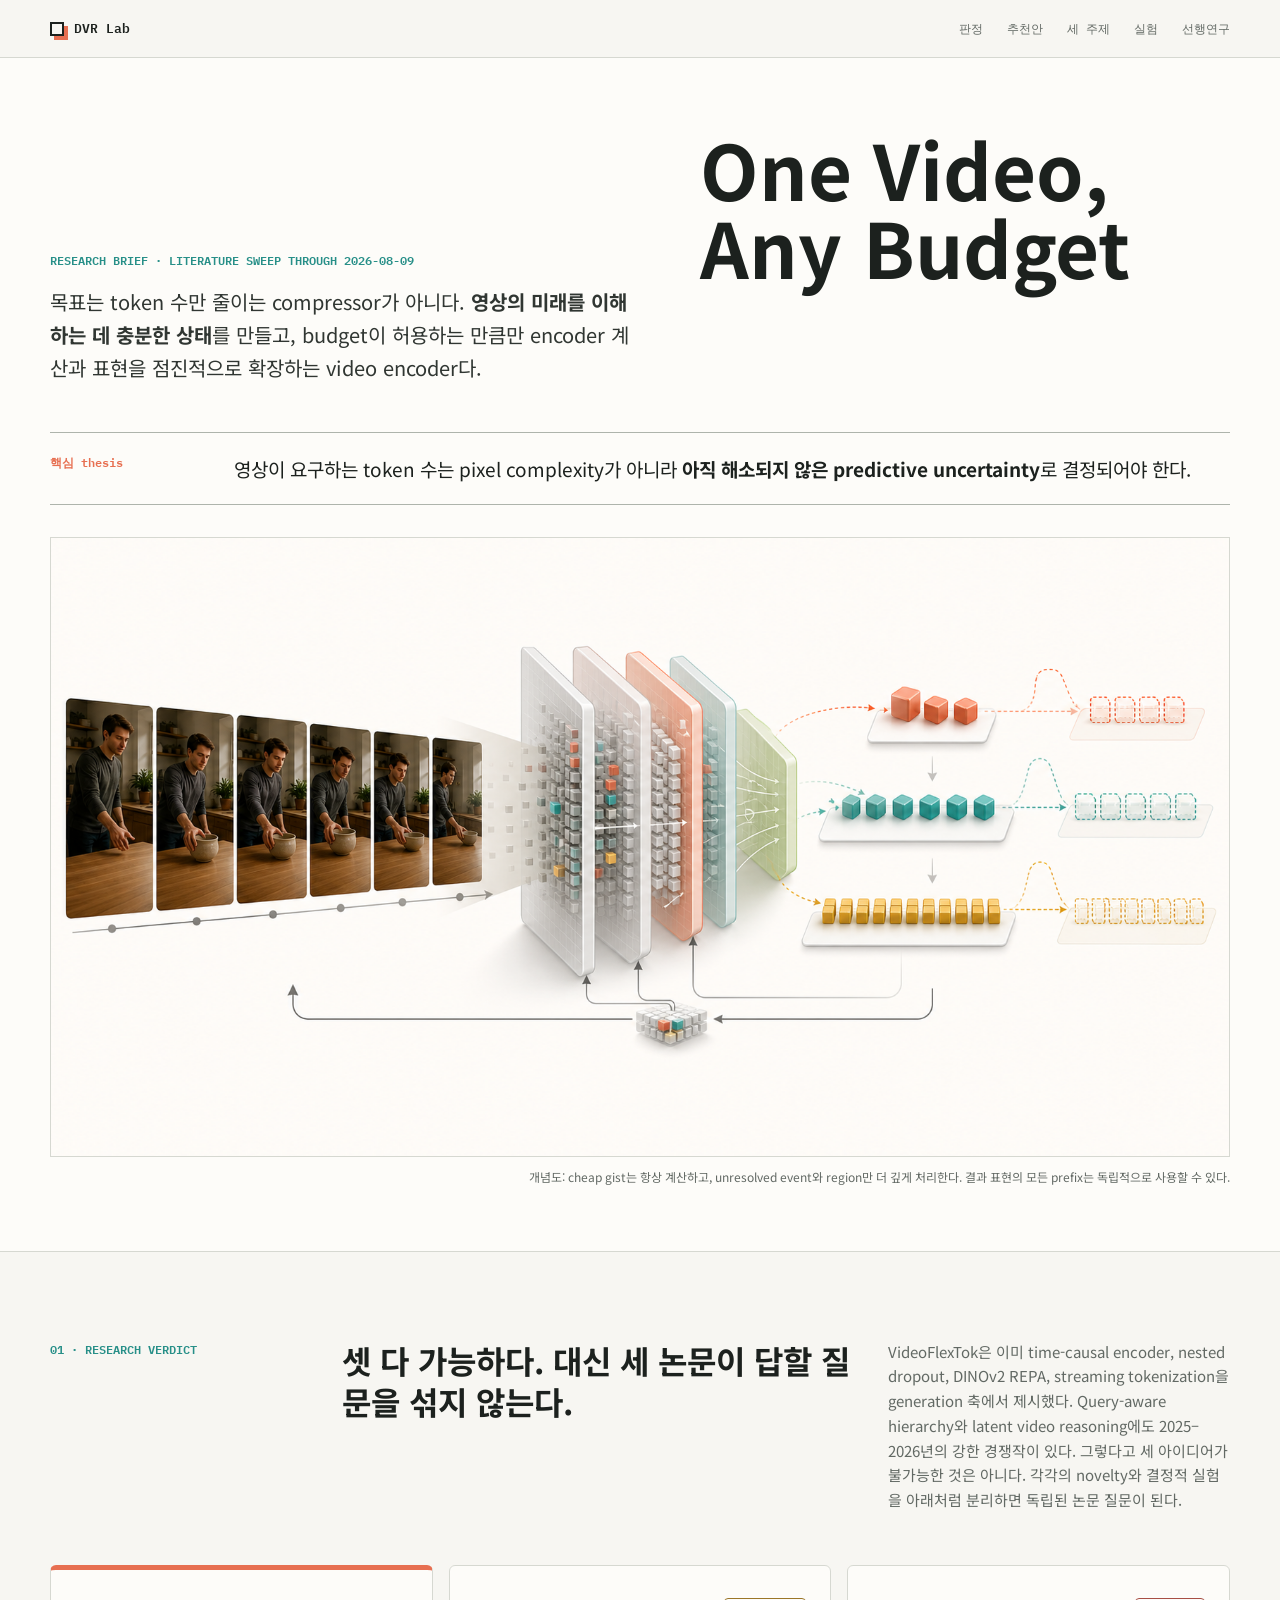
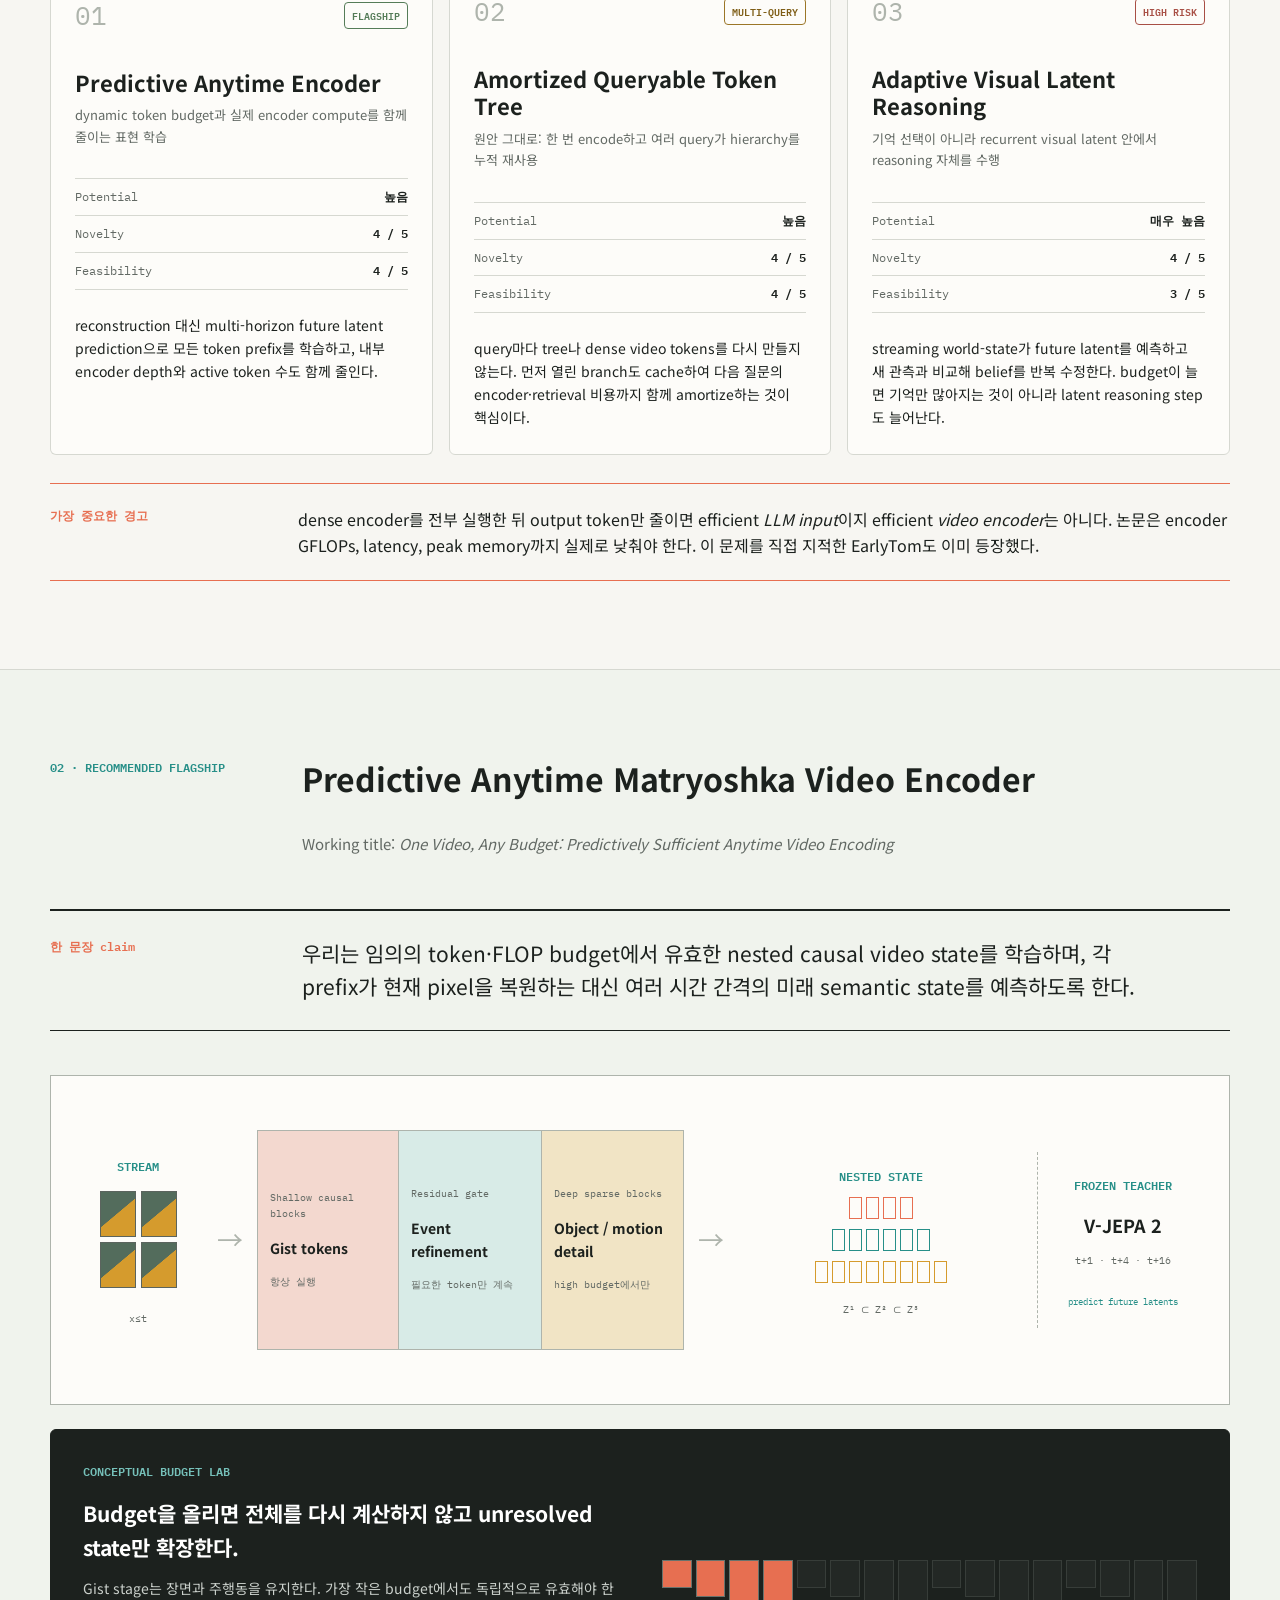
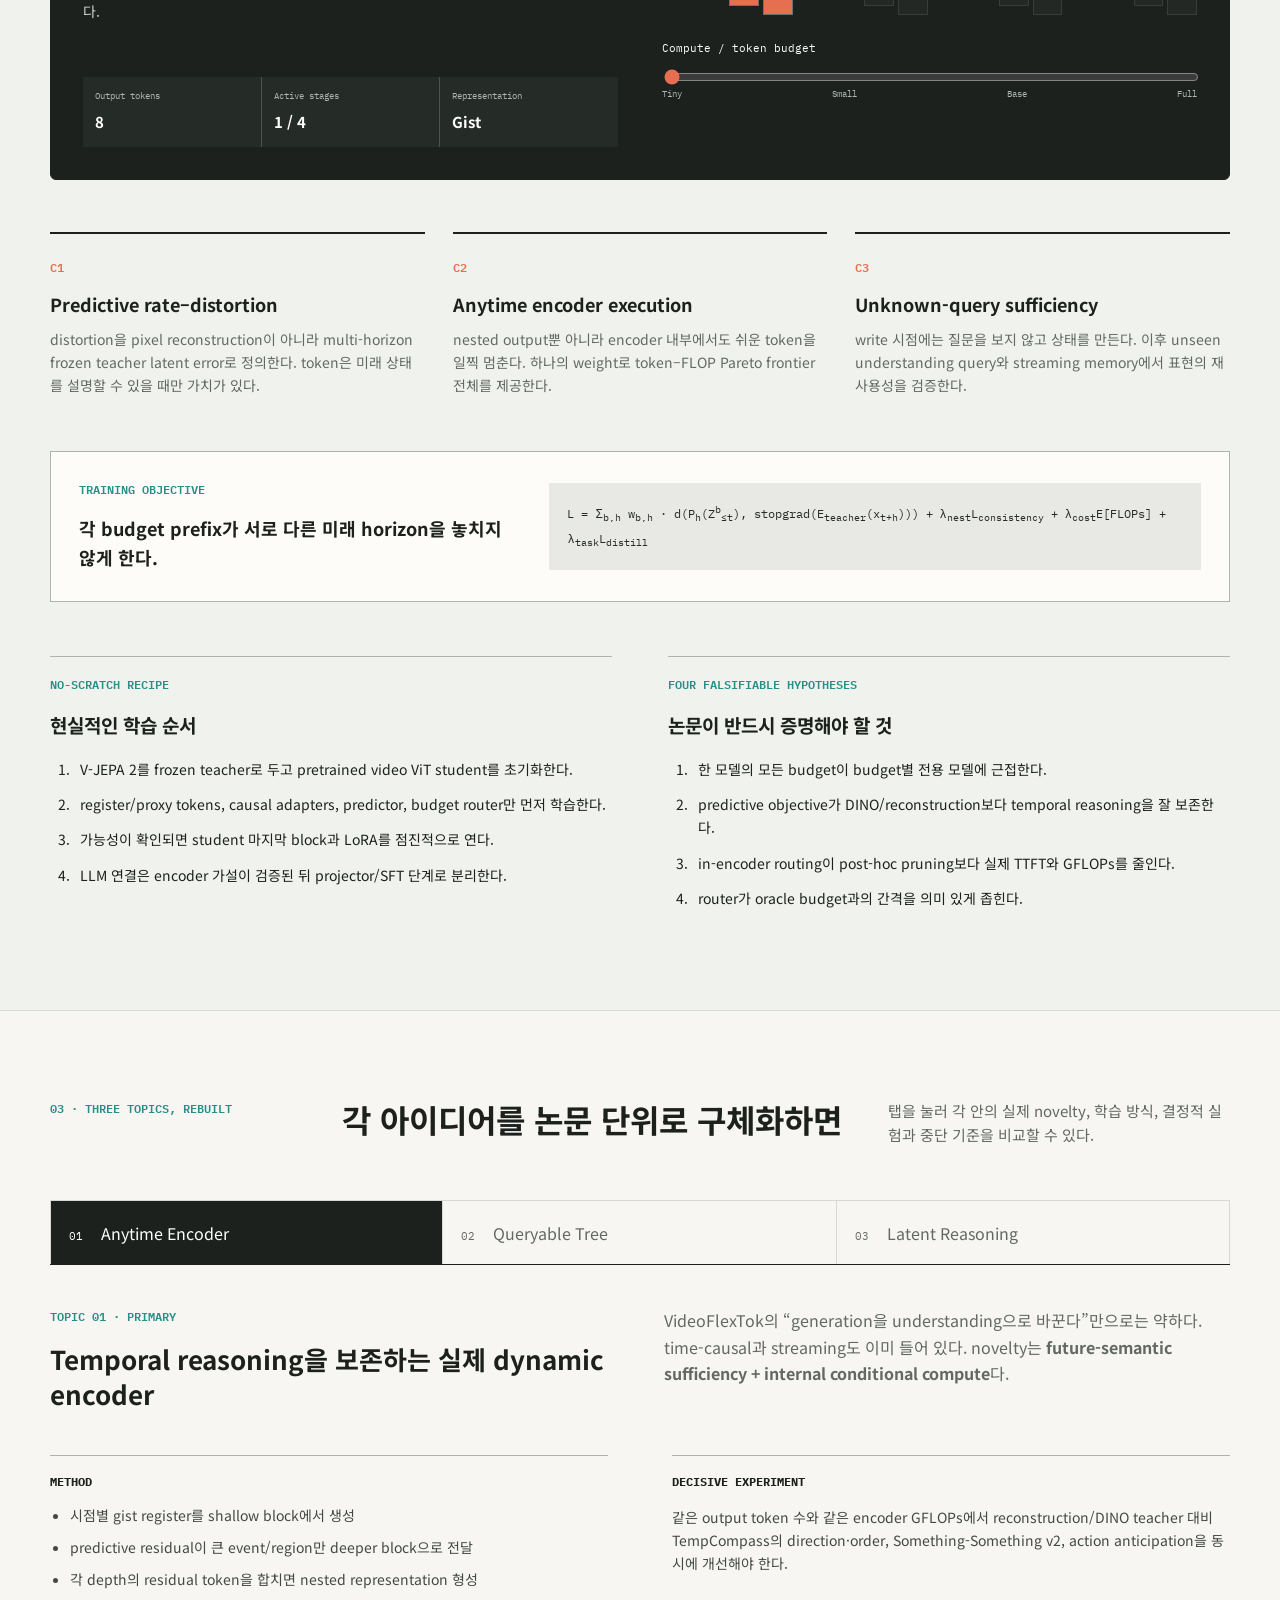
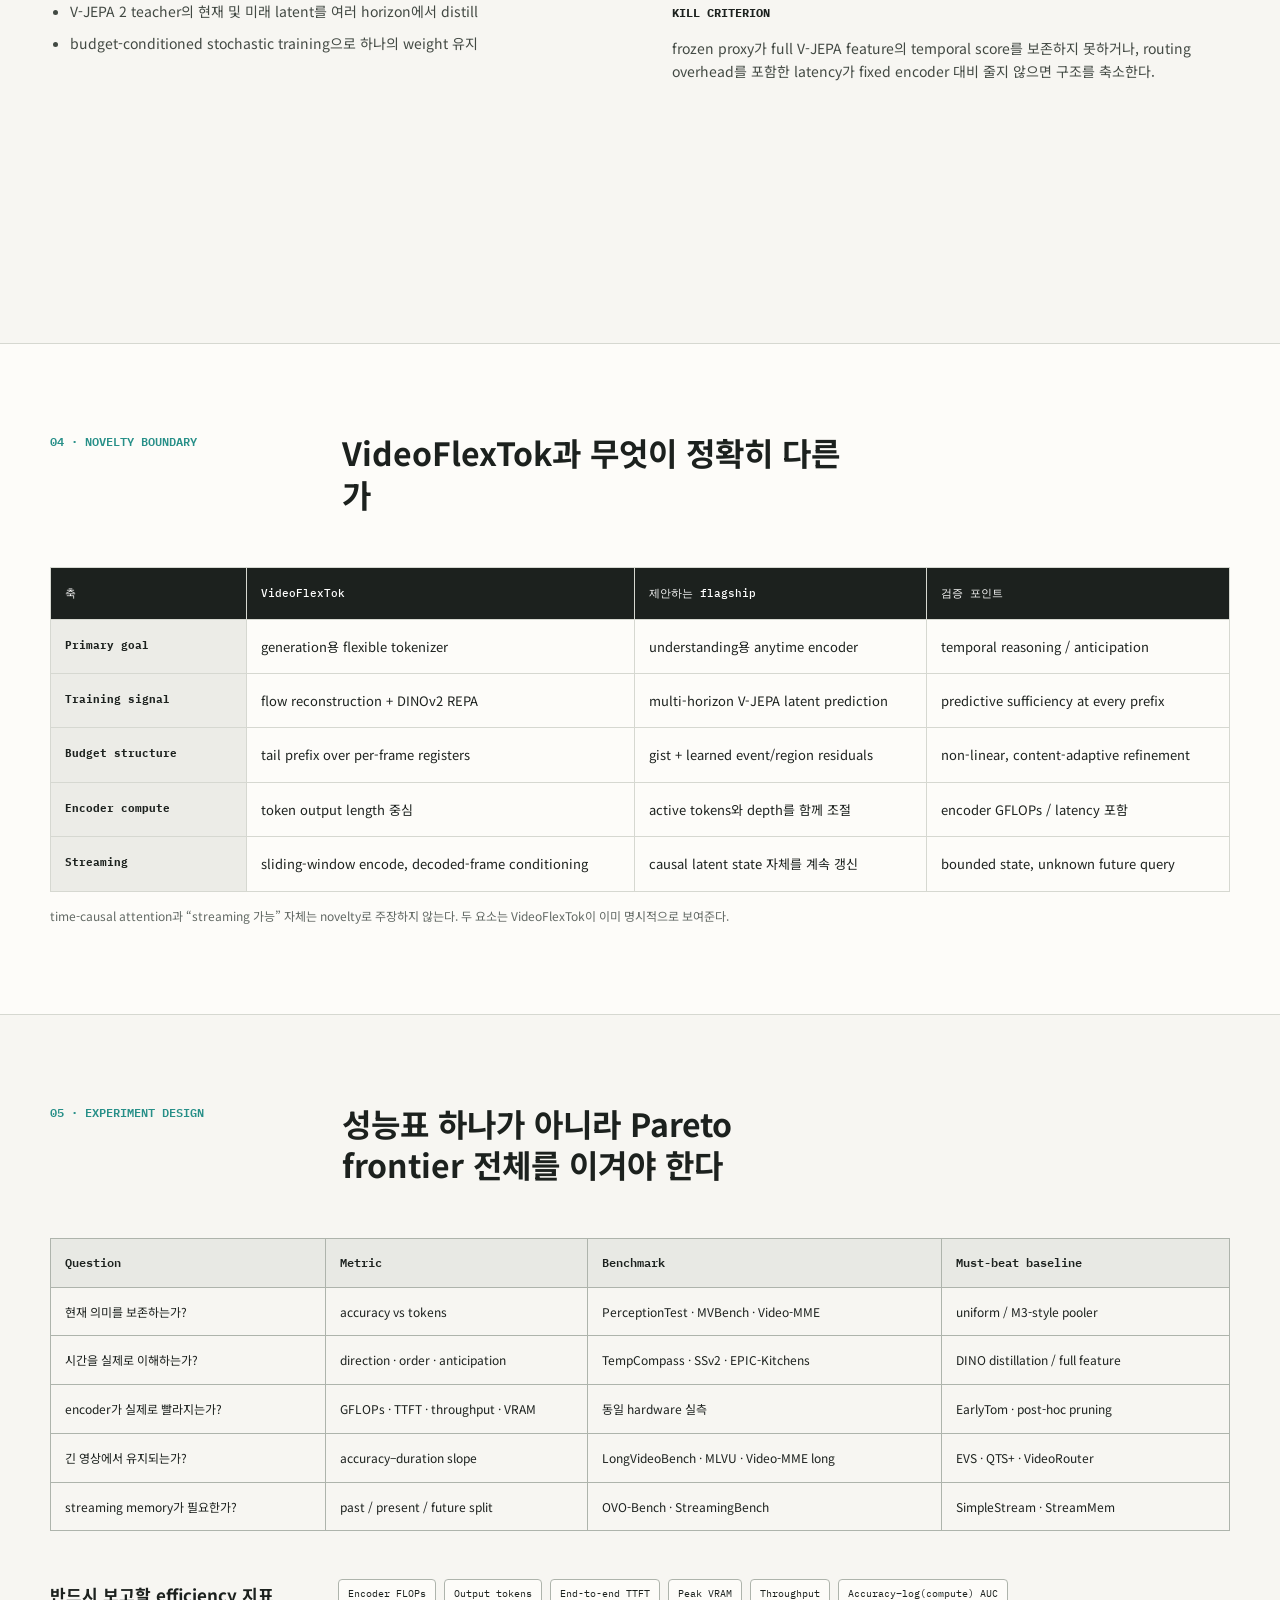
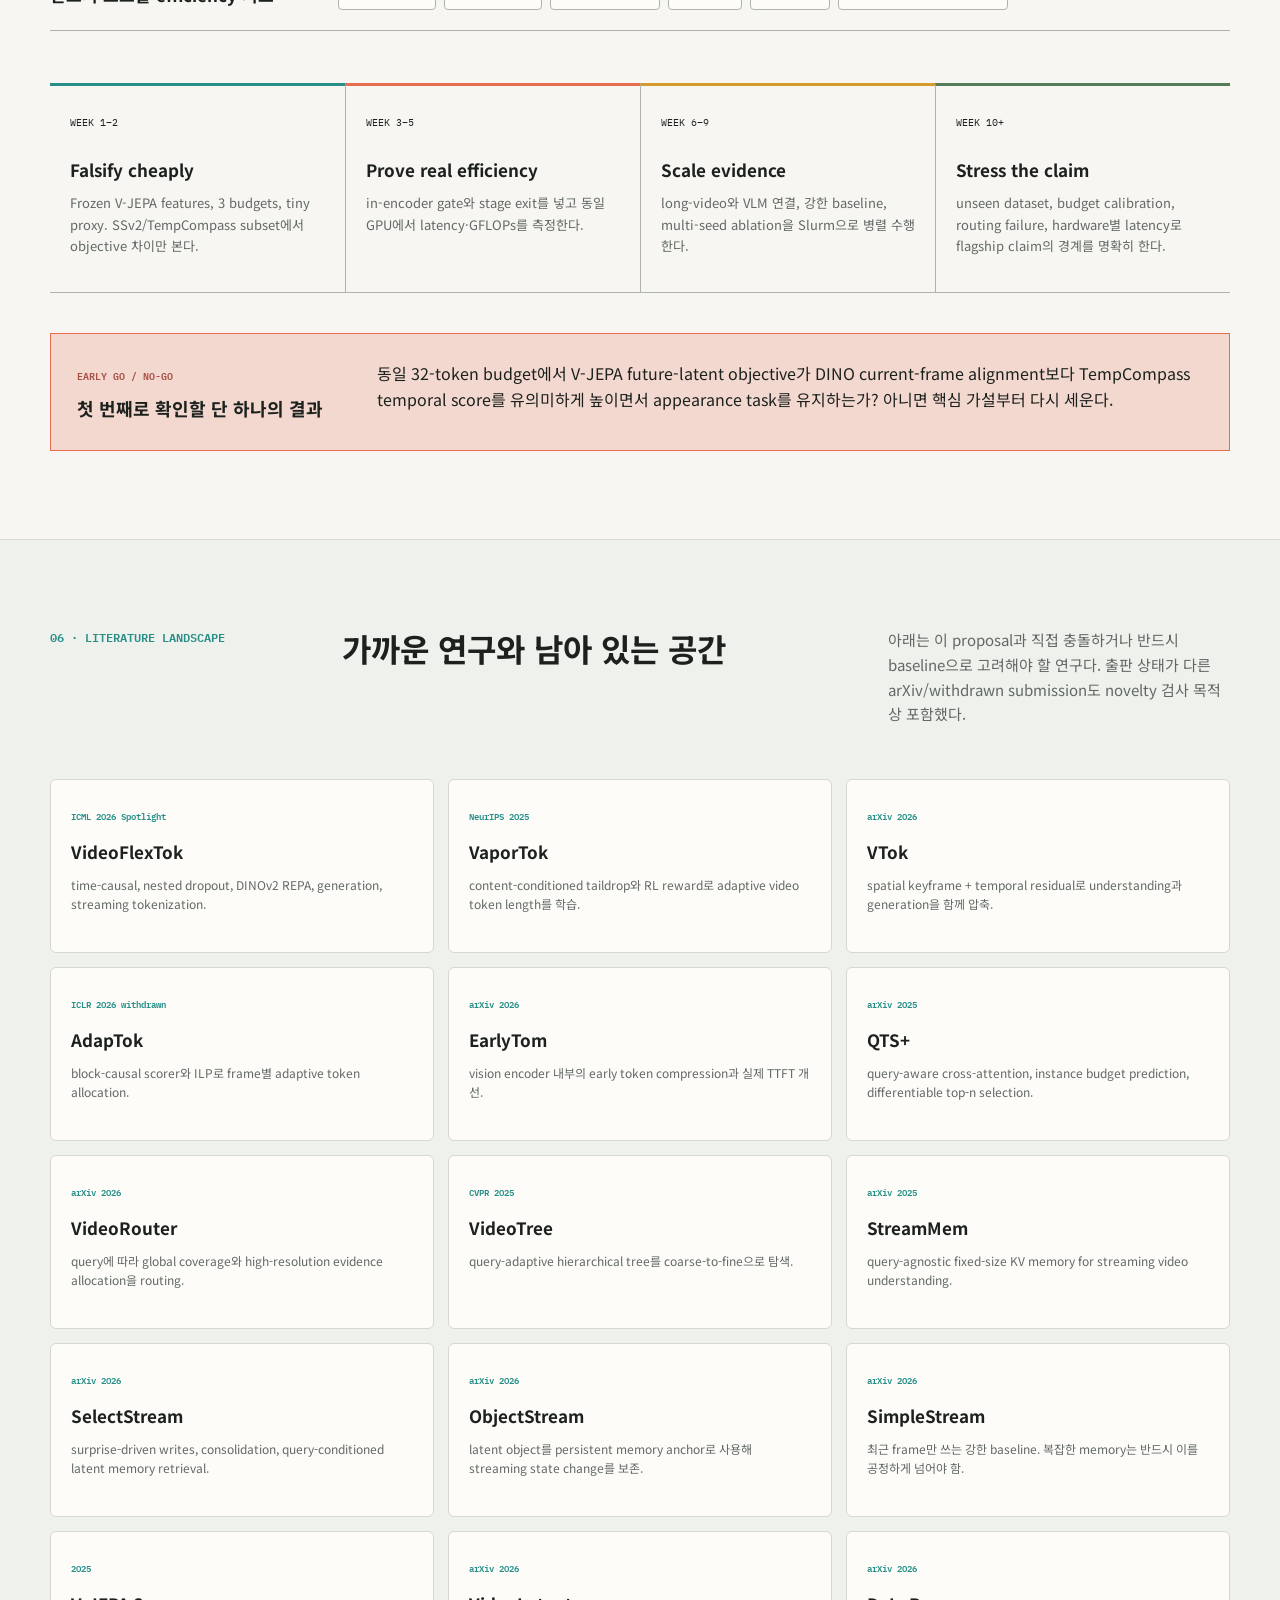
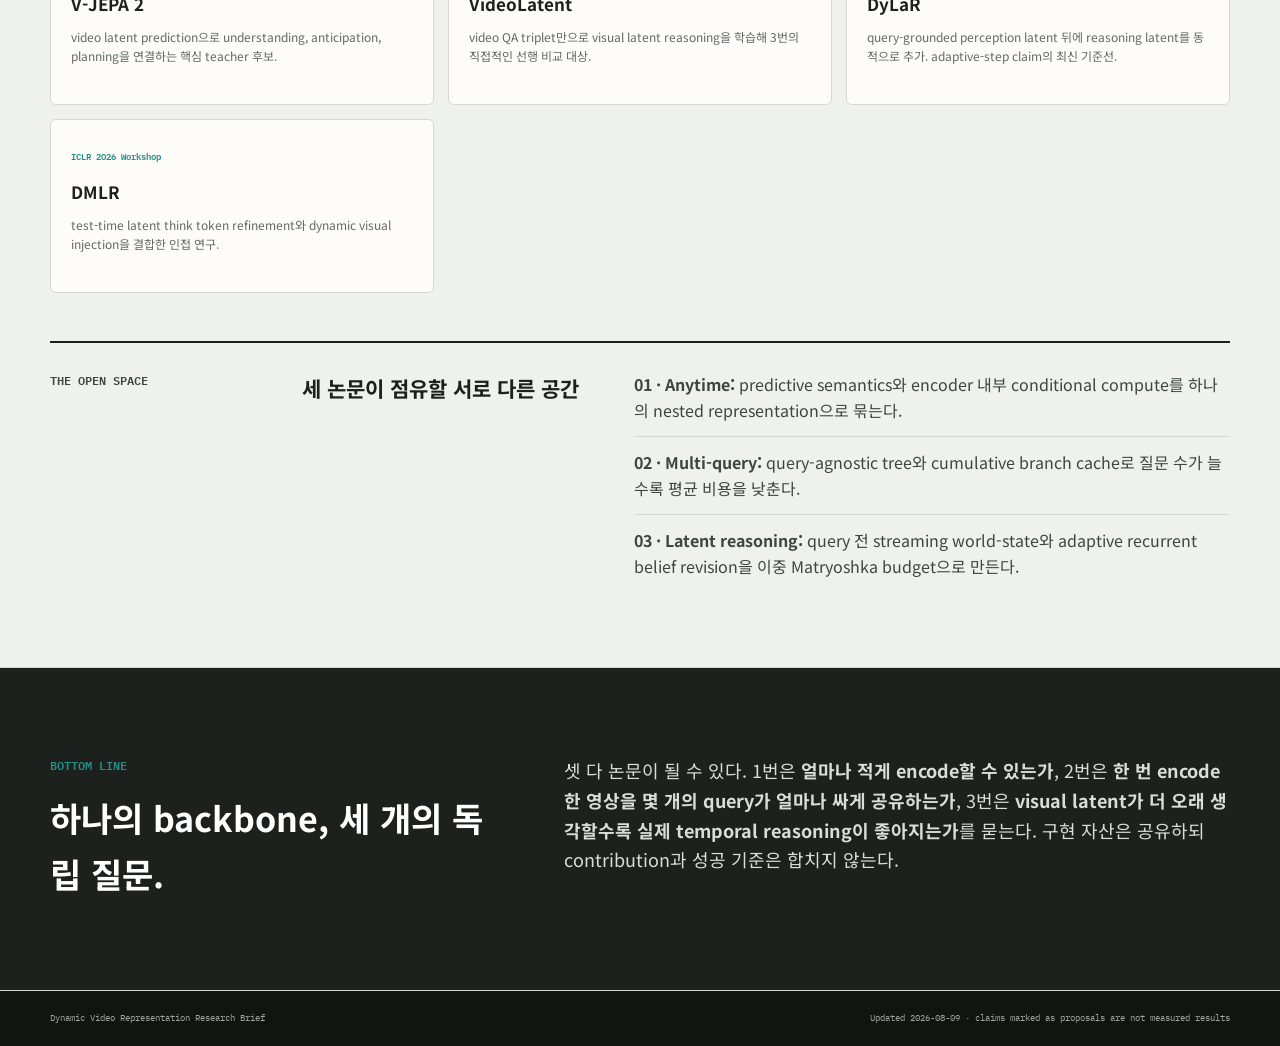
==== commit 1297a3b6: "Clarify three video research directions" ====
--- a/index.html
+++ b/index.html
@@ -36,7 +36,7 @@
     <main id="main">
       <section class="intro-band" id="top">
         <div class="page-shell intro-copy">
-          <p class="eyebrow">RESEARCH BRIEF · LITERATURE SWEEP THROUGH 2026-08-08</p>
+          <p class="eyebrow">RESEARCH BRIEF · LITERATURE SWEEP THROUGH 2026-08-09</p>
           <h1>One Video, Any Budget</h1>
           <p class="intro-lead">
             목표는 token 수만 줄이는 compressor가 아니다. <strong>영상의 미래를 이해하는 데 충분한 상태</strong>를
@@ -67,11 +67,12 @@
         <div class="page-shell">
           <div class="section-heading">
             <p class="section-index">01 · RESEARCH VERDICT</p>
-            <h2>세 아이디어는 좋다. 다만 그대로는 두 개가 이미 붐비는 영역이다.</h2>
+            <h2>셋 다 가능하다. 대신 세 논문이 답할 질문을 섞지 않는다.</h2>
             <p>
               VideoFlexTok은 이미 time-causal encoder, nested dropout, DINOv2 REPA, streaming tokenization을
-              generation 축에서 제시했다. Query-aware hierarchy와 streaming memory도 2025–2026년에 강한
-              경쟁작이 빠르게 생겼다. 아래처럼 novelty의 중심을 이동시키는 것이 안전하다.
+              generation 축에서 제시했다. Query-aware hierarchy와 latent video reasoning에도 2025–2026년의 강한
+              경쟁작이 있다. 그렇다고 세 아이디어가 불가능한 것은 아니다. 각각의 novelty와 결정적 실험을 아래처럼
+              분리하면 독립된 논문 질문이 된다.
             </p>
           </div>
 
@@ -82,7 +83,7 @@
                 <span class="status-chip">FLAGSHIP</span>
               </div>
               <h3>Predictive Anytime Encoder</h3>
-              <p class="card-subtitle">원안 1을 강화하고 원안 3의 predictive state를 흡수</p>
+              <p class="card-subtitle">dynamic token budget과 실제 encoder compute를 함께 줄이는 표현 학습</p>
               <dl class="score-list">
                 <div><dt>Potential</dt><dd>높음</dd></div>
                 <div><dt>Novelty</dt><dd>4 / 5</dd></div>
@@ -97,36 +98,36 @@
             <article class="decision-card">
               <div class="card-topline">
                 <span class="topic-number">02</span>
-                <span class="status-chip caution">REFRAME</span>
-              </div>
-              <h3>Persistent Queryable Token Tree</h3>
-              <p class="card-subtitle">원안 2의 query-aware routing을 multi-query 문제로 전환</p>
+                <span class="status-chip caution">MULTI-QUERY</span>
+              </div>
+              <h3>Amortized Queryable Token Tree</h3>
+              <p class="card-subtitle">원안 그대로: 한 번 encode하고 여러 query가 hierarchy를 누적 재사용</p>
               <dl class="score-list">
-                <div><dt>Potential</dt><dd>중상</dd></div>
-                <div><dt>Novelty</dt><dd>3 / 5</dd></div>
+                <div><dt>Potential</dt><dd>높음</dd></div>
+                <div><dt>Novelty</dt><dd>4 / 5</dd></div>
                 <div><dt>Feasibility</dt><dd>4 / 5</dd></div>
               </dl>
               <p>
-                query마다 tree를 다시 만들지 않는다. 영상을 한 번 encode한 latent tree를 여러 query가 필요한
-                branch만 펼쳐 재사용하는 것이 핵심이다.
+                query마다 tree나 dense video tokens를 다시 만들지 않는다. 먼저 열린 branch도 cache하여 다음 질문의
+                encoder·retrieval 비용까지 함께 amortize하는 것이 핵심이다.
               </p>
             </article>
 
             <article class="decision-card">
               <div class="card-topline">
                 <span class="topic-number">03</span>
-                <span class="status-chip danger">CROWDED</span>
-              </div>
-              <h3>Predictive Memory Codec</h3>
-              <p class="card-subtitle">원안 3의 remember / forget 기준을 재정의</p>
+                <span class="status-chip danger">HIGH RISK</span>
+              </div>
+              <h3>Adaptive Visual Latent Reasoning</h3>
+              <p class="card-subtitle">기억 선택이 아니라 recurrent visual latent 안에서 reasoning 자체를 수행</p>
               <dl class="score-list">
-                <div><dt>Potential</dt><dd>중간</dd></div>
-                <div><dt>Novelty</dt><dd>3 / 5</dd></div>
+                <div><dt>Potential</dt><dd>매우 높음</dd></div>
+                <div><dt>Novelty</dt><dd>4 / 5</dd></div>
                 <div><dt>Feasibility</dt><dd>3 / 5</dd></div>
               </dl>
               <p>
-                단순 novelty나 similarity가 아니라, token을 지웠을 때 미래 예측 손실이 얼마나 증가하는지를
-                memory value로 사용해야 기존 streaming memory와 구분된다.
+                streaming world-state가 future latent를 예측하고 새 관측과 비교해 belief를 반복 수정한다. budget이
+                늘면 기억만 많아지는 것이 아니라 latent reasoning step도 늘어난다.
               </p>
             </article>
           </div>
@@ -303,7 +304,7 @@
               <span>02</span> Queryable Tree
             </button>
             <button role="tab" aria-selected="false" aria-controls="topic-panel-3" id="topic-tab-3" data-topic="3">
-              <span>03</span> Memory Codec
+              <span>03</span> Latent Reasoning
             </button>
           </div>
 
@@ -347,12 +348,13 @@
           <article class="topic-panel" id="topic-panel-2" role="tabpanel" aria-labelledby="topic-tab-2" hidden>
             <div class="topic-summary">
               <div>
-                <p class="topic-overline">TOPIC 02 · SECOND PAPER CANDIDATE</p>
-                <h3>한 번 저장하고, 질문마다 필요한 가지에서만 detail을 연다</h3>
+                <p class="topic-overline">TOPIC 02 · MULTI-QUERY AMORTIZATION</p>
+                <h3>한 번 encode하고, 여러 질문이 같은 tree와 열린 가지를 재사용한다</h3>
               </div>
               <p>
                 VideoTree는 query를 보며 tree를 만들고, QTS+/VideoRouter는 flat dense tokens에서 query-relevant
-                evidence를 고른다. 우리는 <strong>query 전에 만든 persistent latent tree</strong>를 여러 질문이 공유한다.
+                evidence를 고른다. 원안의 핵심은 처음부터 <strong>query-agnostic hierarchy의 multi-query
+                amortization</strong>이다. tree뿐 아니라 이전 질문이 이미 펼친 branch도 다음 질문이 공유한다.
               </p>
             </div>
 
@@ -369,8 +371,10 @@
                 <div>A₁</div><div>A₂</div><div>B₁</div><div>B₂</div><div>C₁</div><div>C₂</div>
               </div>
               <div class="query-path">
-                <span>Query router</span>
-                <strong>Gist → Event B → B₂</strong>
+                <span>Sequential query reuse</span>
+                <div class="query-reuse"><b>Q1</b><strong>Gist → Event B</strong><small>cache B</small></div>
+                <div class="query-reuse"><b>Q2</b><strong>reuse B → B₂</strong><small>cache B₂</small></div>
+                <div class="query-reuse"><b>Q3</b><strong>reuse B, B₂ → C</strong><small>no re-encode</small></div>
               </div>
             </div>
 
@@ -382,19 +386,21 @@
                   <li>parent token은 summary, child token은 parent가 잃은 predictive residual로 학습</li>
                   <li>query router가 top-down beam으로 branch와 depth를 budget 안에서 결정</li>
                   <li>global gist를 항상 남겨 잘못된 early routing의 복구 경로 제공</li>
-                  <li>동일 영상에 연속 query가 들어오는 multi-query cost를 직접 평가</li>
+                  <li>펼친 branch를 cumulative cache에 남기고 후속 query에서는 추가 evidence만 연다</li>
+                  <li>동일 영상은 다시 encode하지 않고 query 수에 따른 total cost를 직접 평가</li>
                 </ul>
               </section>
               <section>
                 <h4>Decisive experiment</h4>
                 <p>
-                  query 1개가 아니라 5·10·20개가 같은 영상에 순차적으로 들어올 때, VideoTree/QTS+/flat top-k보다
-                  total encoder+retrieval latency와 accuracy의 Pareto frontier가 좋아야 한다.
+                  같은 영상에 Q=1·5·10·20개의 질문이 순차적으로 들어올 때, VideoTree/QTS+/flat top-k보다 cumulative
+                  encoder+routing+LLM cost와 accuracy의 Pareto frontier가 좋아야 한다. Q가 늘수록 평균 query 비용이
+                  내려가는 곡선이 이 논문의 결정적 그림이다.
                 </p>
                 <h4>Kill criterion</h4>
                 <p>
-                  동일 total token budget에서 learned tree가 flat top-k를 이기지 못하거나, 초반 branch miss가
-                  answer-critical evidence를 반복적으로 제거하면 독립 논문 대신 flagship의 optional readout으로 낮춘다.
+                  Q가 늘어도 average cost가 줄지 않거나, 동일 cumulative compute에서 flat cache/top-k보다 정확도가 낮으면
+                  multi-query amortization claim은 성립하지 않는다.
                 </p>
               </section>
             </div>
@@ -403,54 +409,60 @@
           <article class="topic-panel" id="topic-panel-3" role="tabpanel" aria-labelledby="topic-tab-3" hidden>
             <div class="topic-summary">
               <div>
-                <p class="topic-overline">TOPIC 03 · HIGH RISK</p>
-                <h3>기억의 가치는 “다시 보기 어려움”이 아니라 “미래를 바꾸는 정도”다</h3>
-              </div>
-              <p>
-                recent streaming methods도 surprise, semantic salience, object anchor를 사용한다. 차별점은 token을
-                제거했을 때 <strong>multi-horizon future prediction이 얼마나 악화되는지</strong>를 memory utility로
-                학습하는 것이다.
-              </p>
-            </div>
-
-            <div class="memory-diagram" aria-label="coarse-to-fine streaming memory codec 개념도">
-              <div class="stream-row">
-                <span>t−3</span><span>t−2</span><span>t−1</span><strong>t</strong><i>→</i><em>future</em>
-              </div>
-              <div class="memory-row gist-memory">
-                <label>Gist memory</label>
-                <div><i></i><i></i><i></i><i></i><i></i></div>
-                <span>always retained</span>
-              </div>
-              <div class="memory-row residual-memory">
-                <label>Residual memory</label>
-                <div><i></i><i class="evicted"></i><i></i><i class="evicted"></i><i></i><i></i><i class="evicted"></i></div>
-                <span>evict low Δprediction-loss</span>
-              </div>
-              <div class="prediction-arrow">memory state predicts future teacher latents</div>
+                <p class="topic-overline">TOPIC 03 · HIGH RISK, HIGH REWARD</p>
+                <h3>Memory에 저장하는 것이 아니라, visual latent 안에서 계속 생각한다</h3>
+              </div>
+              <p>
+                VideoLatent와 DyLaR도 video QA를 latent space에서 푼다. 따라서 continuous think token만으로는 부족하다.
+                차별점은 query 전부터 유지되는 <strong>streaming causal world-state가 recurrent computation으로 미래를
+                예측하고 belief를 수정</strong>하며, 필요한 만큼 reasoning step을 늘리는 데 있다.
+              </p>
+            </div>
+
+            <div class="reasoning-diagram" aria-label="streaming visual latent state가 반복적으로 예측하고 수정하는 개념도">
+              <div class="reasoning-input">
+                <span>Streaming observation Zₜ</span>
+                <div class="mini-frames"><i></i><i></i><i></i><i></i><i></i><i></i></div>
+              </div>
+              <div class="reasoning-flow">
+                <div class="reasoning-state initial"><span>k=0</span><strong>Mₜ⁽⁰⁾</strong><small>observe</small></div>
+                <i>→</i>
+                <div class="reasoning-state"><span>k=1</span><strong>Mₜ⁽¹⁾</strong><small>predict</small></div>
+                <i>→</i>
+                <div class="reasoning-state active"><span>k=2</span><strong>Mₜ⁽²⁾</strong><small>compare + revise</small></div>
+                <i>→</i>
+                <div class="reasoning-state final"><span>k=K</span><strong>Mₜ⁽ᴷ⁾</strong><small>answer / carry</small></div>
+              </div>
+              <div class="reasoning-loop">future latent prediction ↺ new evidence · revise belief · halt by uncertainty</div>
+              <div class="reasoning-axes">
+                <div><span>Memory granularity</span><strong>Gist ⊂ Event ⊂ Object-state</strong></div>
+                <div><span>Reasoning depth</span><strong>1 step ⊂ 2 steps ⊂ K steps</strong></div>
+              </div>
             </div>
 
             <div class="topic-columns">
               <section>
                 <h4>Method</h4>
                 <ul>
-                  <li>모든 chunk는 tiny gist를 write하고 필요할 때 residual tier 추가</li>
-                  <li>token utility를 leave-one-out future latent loss 증가량으로 정의</li>
-                  <li>비싼 counterfactual score를 작은 eviction policy에 distill</li>
-                  <li>오래된 sibling residual은 상위 gist로 consolidate</li>
-                  <li>query는 write가 아니라 read 시점에만 memory scope를 선택</li>
+                  <li>stream을 한 번만 보며 bounded causal visual state Mₜ를 유지</li>
+                  <li>recurrent operator Mₜ⁽ᵏ⁺¹⁾ = R(Mₜ⁽ᵏ⁾, Zₜ, q?)로 latent thought를 전개</li>
+                  <li>각 step이 future teacher latent를 예측하고 새 관측과의 오차로 belief를 수정</li>
+                  <li>query가 없을 때는 world-state를 갱신하고, query가 오면 필요한 extra rollout만 수행</li>
+                  <li>uncertainty 기반 halting으로 쉬운 장면은 일찍 멈추고 어려운 장면은 더 생각</li>
+                  <li>memory granularity와 recurrent reasoning depth를 동시에 Matryoshka로 학습</li>
                 </ul>
               </section>
               <section>
                 <h4>Decisive experiment</h4>
                 <p>
-                  OVO-Bench의 backward tracing과 forward active response에서 동일 고정 memory로 SimpleStream,
-                  StreamMem, CausalMem보다 좋아야 하며 current-scene perception을 희생하지 않아야 한다.
+                  동일 FLOPs에서 더 깊은 feed-forward encoder, 더 많은 memory token, prediction-only/no-recurrence,
+                  textual CoT, fixed-step recurrence와 비교한다. latent step을 늘릴수록 temporal order·causality·state
+                  change·anticipation·counterfactual 정확도가 체계적으로 올라가야 한다.
                 </p>
                 <h4>Kill criterion</h4>
                 <p>
-                  강한 recent-window baseline을 넘지 못하거나, future prediction utility와 unseen-query QA utility의
-                  상관이 낮으면 “latent reasoning” 주장은 버리고 memory analysis로 범위를 줄인다.
+                  같은 compute의 추가 encoder depth보다 recurrence가 낫지 않거나, reasoning step을 늘려도 어려운
+                  temporal question의 정확도가 오르지 않으면 이것은 latent reasoning이 아니라 반복 계산일 뿐이다.
                 </p>
               </section>
             </div>
@@ -576,7 +588,7 @@
             <div class="roadmap-step">
               <span>WEEK 10+</span>
               <h3>Stress the claim</h3>
-              <p>unknown query, streaming, multi-query reuse, failure case로 claim의 경계를 명확히 한다.</p>
+              <p>unseen dataset, budget calibration, routing failure, hardware별 latency로 flagship claim의 경계를 명확히 한다.</p>
             </div>
           </div>
 
@@ -654,17 +666,32 @@
               <span>arXiv 2026</span><h3>SimpleStream</h3>
               <p>최근 frame만 쓰는 강한 baseline. 복잡한 memory는 반드시 이를 공정하게 넘어야 함.</p>
             </a>
+            <a class="paper-card" href="https://ai.meta.com/research/publications/v-jepa-2-self-supervised-video-models-enable-understanding-prediction-and-planning/" target="_blank" rel="noreferrer">
+              <span>2025</span><h3>V-JEPA 2</h3>
+              <p>video latent prediction으로 understanding, anticipation, planning을 연결하는 핵심 teacher 후보.</p>
+            </a>
+            <a class="paper-card" href="https://arxiv.org/abs/2606.22870" target="_blank" rel="noreferrer">
+              <span>arXiv 2026</span><h3>VideoLatent</h3>
+              <p>video QA triplet만으로 visual latent reasoning을 학습해 3번의 직접적인 선행 비교 대상.</p>
+            </a>
+            <a class="paper-card" href="https://arxiv.org/abs/2608.04124" target="_blank" rel="noreferrer">
+              <span>arXiv 2026</span><h3>DyLaR</h3>
+              <p>query-grounded perception latent 뒤에 reasoning latent를 동적으로 추가. adaptive-step claim의 최신 기준선.</p>
+            </a>
+            <a class="paper-card" href="https://openreview.net/forum?id=fWrhAOQZ5A" target="_blank" rel="noreferrer">
+              <span>ICLR 2026 Workshop</span><h3>DMLR</h3>
+              <p>test-time latent think token refinement와 dynamic visual injection을 결합한 인접 연구.</p>
+            </a>
           </div>
 
           <div class="open-space">
             <p class="tool-label">THE OPEN SPACE</p>
-            <h3>아직 명확히 비어 있는 조합</h3>
-            <p>
-              <strong>predictive semantics로 학습된 nested representation</strong>과
-              <strong>encoder 내부의 anytime compute</strong>, 그리고
-              <strong>unknown-query streaming sufficiency</strong>를 하나의 평가 축으로 묶은 연구는 위의 가장 가까운
-              연구들과 구별된다. 이것이 현재 proposal에서 가장 방어하기 좋은 중심이다.
-            </p>
+            <h3>세 논문이 점유할 서로 다른 공간</h3>
+            <div class="open-space-list">
+              <p><strong>01 · Anytime:</strong> predictive semantics와 encoder 내부 conditional compute를 하나의 nested representation으로 묶는다.</p>
+              <p><strong>02 · Multi-query:</strong> query-agnostic tree와 cumulative branch cache로 질문 수가 늘수록 평균 비용을 낮춘다.</p>
+              <p><strong>03 · Latent reasoning:</strong> query 전 streaming world-state와 adaptive recurrent belief revision을 이중 Matryoshka budget으로 만든다.</p>
+            </div>
           </div>
         </div>
       </section>
@@ -673,12 +700,13 @@
         <div class="page-shell final-layout">
           <div>
             <p class="section-index">BOTTOM LINE</p>
-            <h2>세 편을 동시에 시작하지 않는다.</h2>
+            <h2>하나의 backbone, 세 개의 독립 질문.</h2>
           </div>
           <p>
-            먼저 flagship의 가장 작은 실험으로 <strong>future-predictive token hierarchy가 정말 temporal reasoning을
-            더 잘 보존하는지</strong> 확인한다. 성공하면 query tree는 재사용 가능한 readout으로, memory codec은
-            streaming extension으로 자연스럽게 확장된다. 실패하면 큰 학습 전에 가설을 버릴 수 있다.
+            셋 다 논문이 될 수 있다. 1번은 <strong>얼마나 적게 encode할 수 있는가</strong>, 2번은 <strong>한 번 encode한
+            영상을 몇 개의 query가 얼마나 싸게 공유하는가</strong>, 3번은 <strong>visual latent가 더 오래 생각할수록
+            실제 temporal reasoning이 좋아지는가</strong>를 묻는다. 구현 자산은 공유하되 contribution과 성공 기준은
+            합치지 않는다.
           </p>
         </div>
       </section>
@@ -687,7 +715,7 @@
     <footer>
       <div class="page-shell footer-inner">
         <span>Dynamic Video Representation Research Brief</span>
-        <span>Prepared 2026-08-08 · claims marked as proposals are not measured results</span>
+        <span>Updated 2026-08-09 · claims marked as proposals are not measured results</span>
       </div>
     </footer>
 
--- a/styles.css
+++ b/styles.css
@@ -821,7 +821,7 @@
 }
 
 .tree-diagram,
-.memory-diagram {
+.reasoning-diagram {
   margin-top: 38px;
   padding: 28px;
   border: 1px solid var(--line-strong);
@@ -907,77 +907,133 @@
   font-size: 13px;
 }
 
-.stream-row {
-  display: grid;
-  grid-template-columns: repeat(4, 1fr) 40px 1fr;
+.query-reuse {
+  display: grid;
+  grid-template-columns: 24px 1fr;
+  gap: 2px 8px;
+  align-items: center;
+  padding: 8px 0;
+  border-top: 1px solid var(--line);
+}
+
+.query-reuse b {
+  grid-row: 1 / 3;
+  color: var(--coral);
+  font-family: var(--mono);
+  font-size: 10px;
+}
+
+.query-reuse strong {
+  line-height: 1.3;
+}
+
+.query-reuse small {
+  color: var(--muted);
+  font-family: var(--mono);
+  font-size: 9px;
+}
+
+.reasoning-diagram {
+  display: grid;
+  grid-template-columns: 150px 1fr;
+  gap: 22px 28px;
+}
+
+.reasoning-input {
+  display: grid;
+  align-content: center;
+  gap: 14px;
+  padding-right: 24px;
+  border-right: 1px solid var(--line);
+  text-align: center;
+}
+
+.reasoning-input > span {
+  font-family: var(--mono);
+  font-size: 10px;
+}
+
+.reasoning-flow {
+  display: grid;
+  grid-template-columns: repeat(3, minmax(105px, 1fr) 18px) minmax(105px, 1fr);
   gap: 8px;
   align-items: center;
-  margin-bottom: 24px;
-  font-family: var(--mono);
-  font-size: 11px;
+}
+
+.reasoning-flow > i {
+  color: var(--muted);
+  font-style: normal;
   text-align: center;
 }
 
-.stream-row span,
-.stream-row strong,
-.stream-row em {
-  padding: 10px;
-  border-bottom: 2px solid var(--line-strong);
-}
-
-.stream-row strong {
-  border-color: var(--coral);
-}
-
-.memory-row {
-  display: grid;
-  grid-template-columns: 150px 1fr 190px;
-  gap: 20px;
-  align-items: center;
-  padding: 14px 0;
-  border-top: 1px solid var(--line);
-}
-
-.memory-row label,
-.memory-row > span {
-  font-family: var(--mono);
-  font-size: 10px;
-}
-
-.memory-row > span {
-  color: var(--muted);
-}
-
-.memory-row > div {
-  display: flex;
-  gap: 7px;
-}
-
-.memory-row i {
-  width: 28px;
-  height: 24px;
+.reasoning-state {
+  display: grid;
+  min-height: 112px;
+  padding: 14px 10px;
   border: 1px solid var(--teal);
   background: var(--teal-soft);
-}
-
-.residual-memory i {
+  text-align: center;
+}
+
+.reasoning-state.initial {
+  border-color: var(--green);
+  background: var(--green-soft);
+}
+
+.reasoning-state.active {
   border-color: var(--mustard);
   background: var(--mustard-soft);
 }
 
-.residual-memory i.evicted {
-  background: transparent;
-  opacity: 0.25;
-}
-
-.prediction-arrow {
-  margin-top: 18px;
-  padding: 9px;
-  background: var(--green-soft);
-  color: var(--green);
+.reasoning-state.final {
+  border-color: var(--coral);
+  background: var(--coral-soft);
+}
+
+.reasoning-state span,
+.reasoning-state small {
+  color: var(--muted);
+  font-family: var(--mono);
+  font-size: 9px;
+}
+
+.reasoning-state strong {
+  align-self: center;
+  font-size: 18px;
+}
+
+.reasoning-loop {
+  grid-column: 2;
+  padding: 9px 12px;
+  background: var(--ink);
+  color: white;
   font-family: var(--mono);
   font-size: 10px;
   text-align: center;
+}
+
+.reasoning-axes {
+  grid-column: 1 / -1;
+  display: grid;
+  grid-template-columns: repeat(2, 1fr);
+  gap: 12px;
+}
+
+.reasoning-axes div {
+  display: grid;
+  gap: 5px;
+  padding: 12px 14px;
+  border-top: 2px solid var(--line-strong);
+}
+
+.reasoning-axes span {
+  color: var(--muted);
+  font-family: var(--mono);
+  font-size: 9px;
+}
+
+.reasoning-axes strong {
+  font-size: 12px;
 }
 
 .comparison-band {
@@ -1208,6 +1264,21 @@
 
 .open-space p {
   color: #3f4641;
+}
+
+.open-space-list {
+  display: grid;
+  gap: 12px;
+}
+
+.open-space-list p {
+  padding-bottom: 12px;
+  border-bottom: 1px solid var(--line);
+}
+
+.open-space-list p:last-child {
+  padding-bottom: 0;
+  border-bottom: 0;
 }
 
 .final-band {
@@ -1459,9 +1530,36 @@
     grid-column: auto;
   }
 
-  .memory-row {
+  .reasoning-diagram {
     grid-template-columns: 1fr;
-    gap: 8px;
+    padding: 20px;
+  }
+
+  .reasoning-input {
+    padding: 0 0 20px;
+    border-right: 0;
+    border-bottom: 1px solid var(--line);
+  }
+
+  .reasoning-flow {
+    grid-template-columns: 1fr;
+  }
+
+  .reasoning-flow > i {
+    transform: rotate(90deg);
+  }
+
+  .reasoning-state {
+    min-height: 88px;
+  }
+
+  .reasoning-loop,
+  .reasoning-axes {
+    grid-column: auto;
+  }
+
+  .reasoning-axes {
+    grid-template-columns: 1fr;
   }
 
   .experiment-matrix {
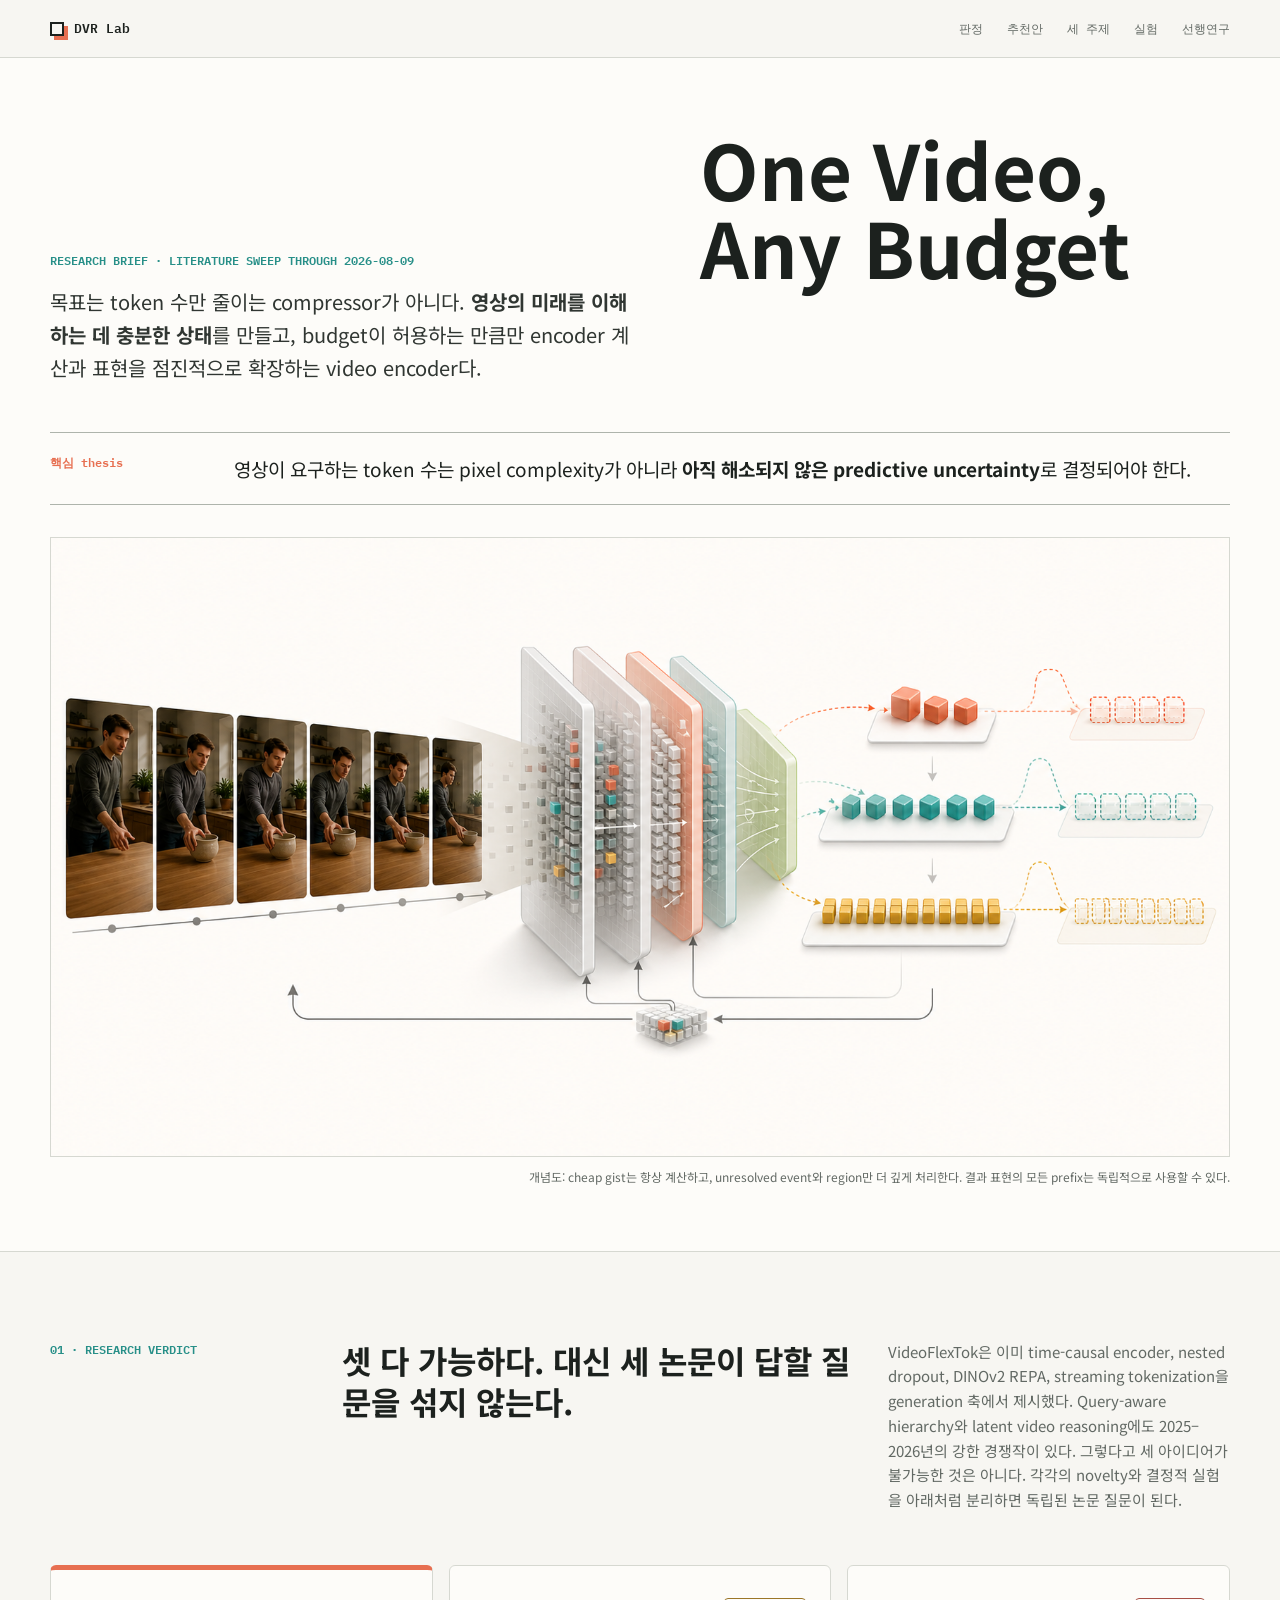
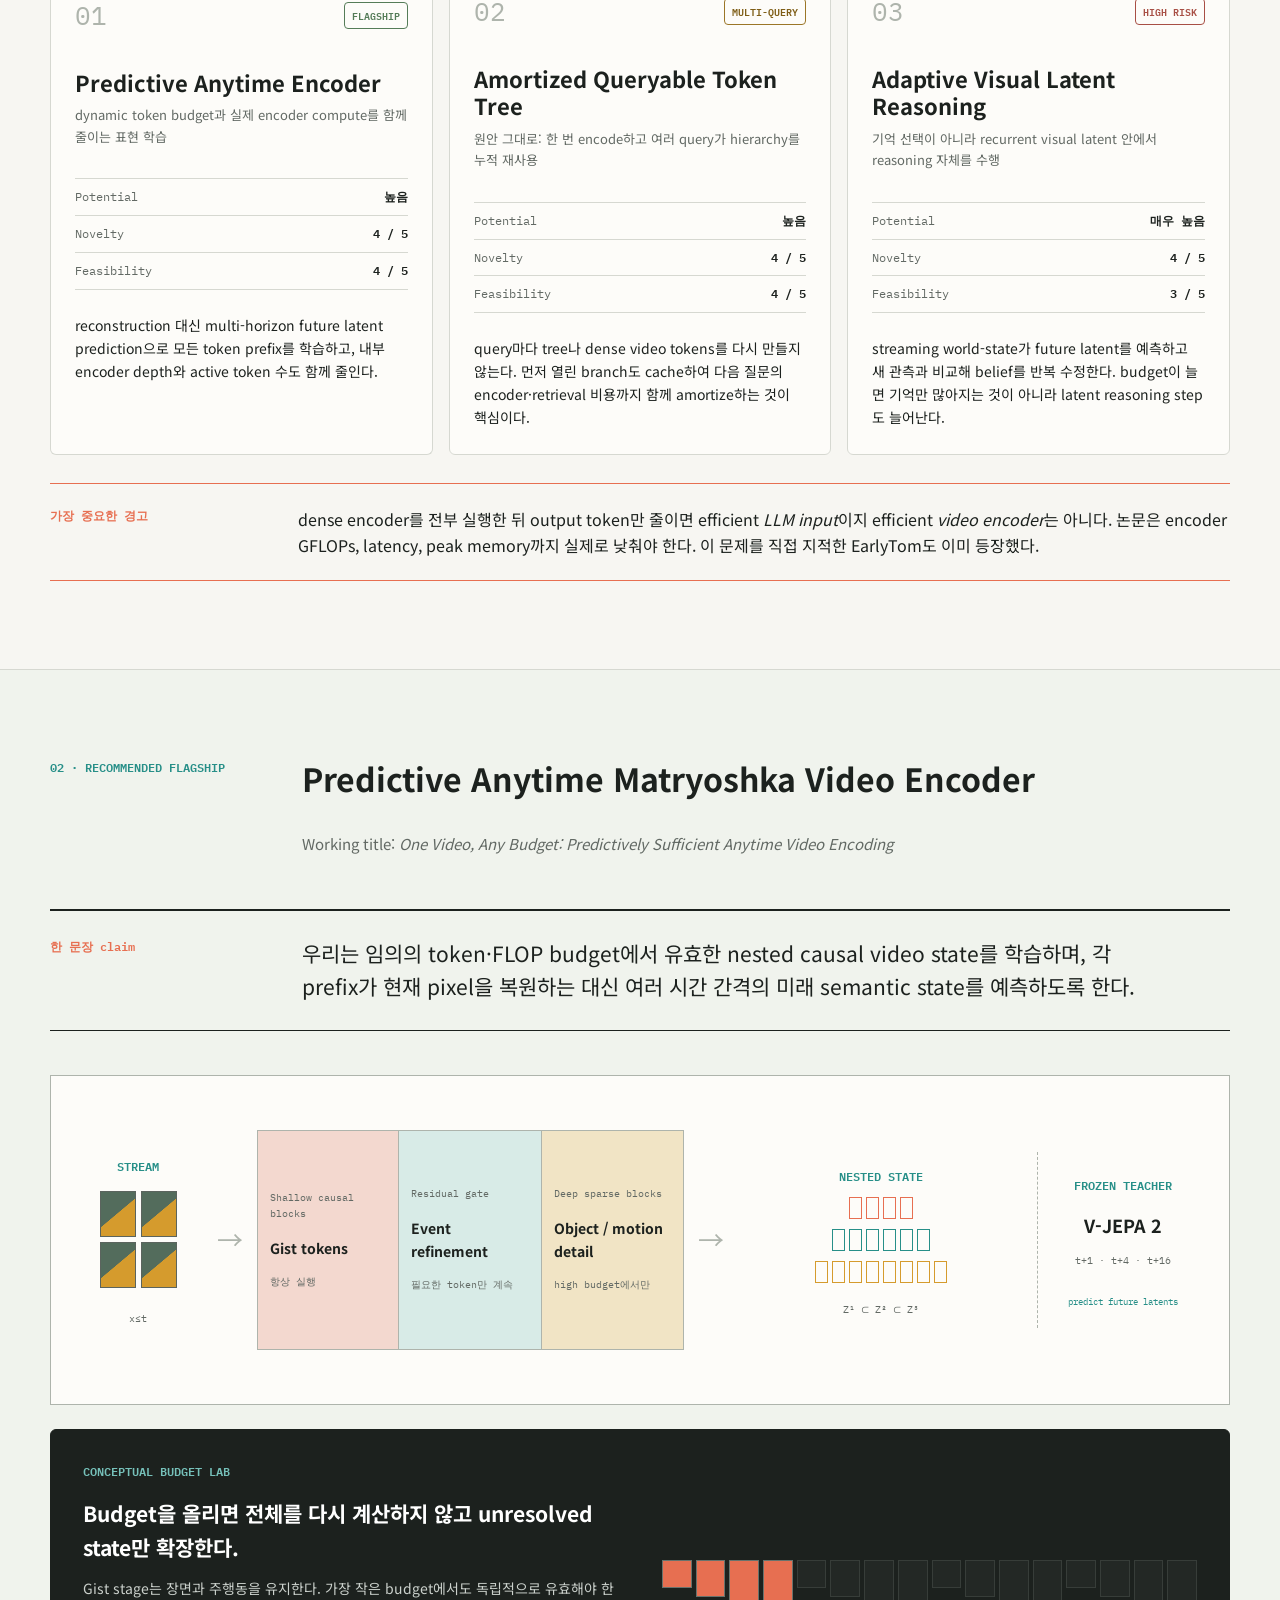
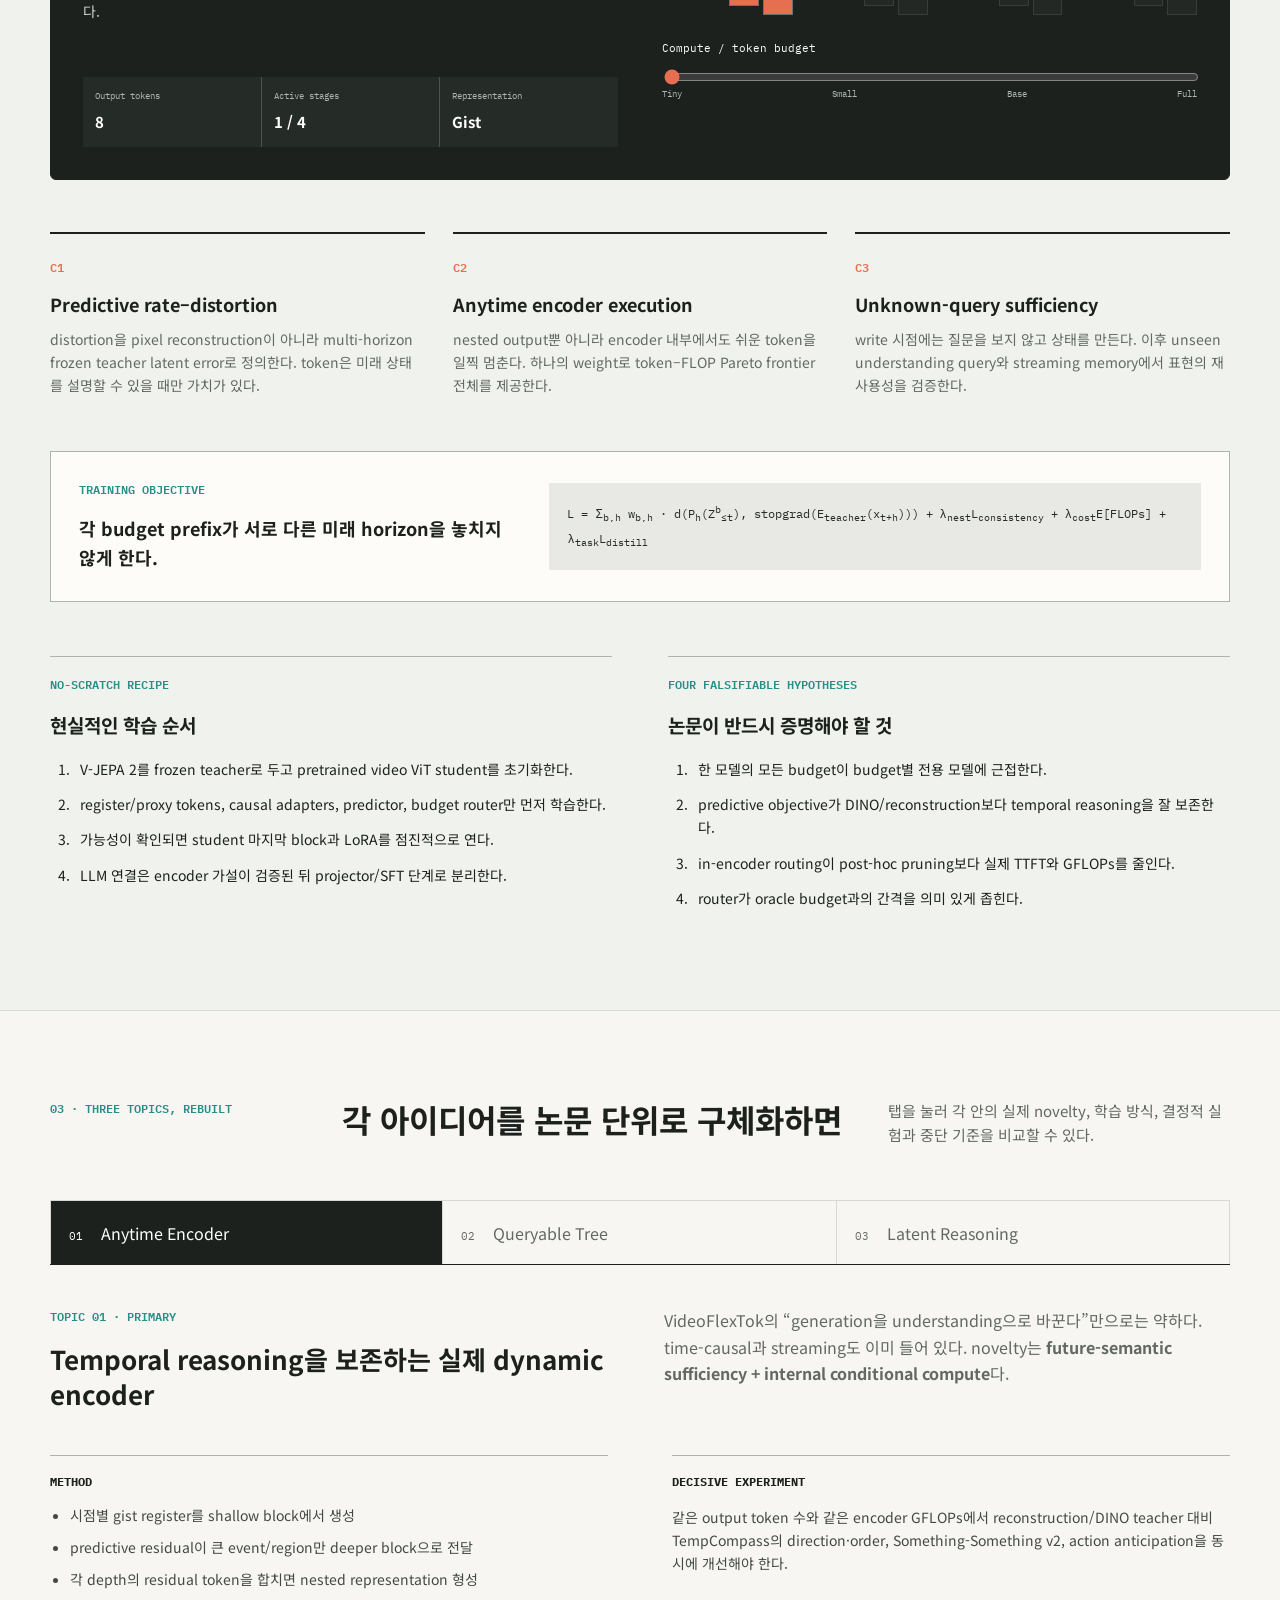
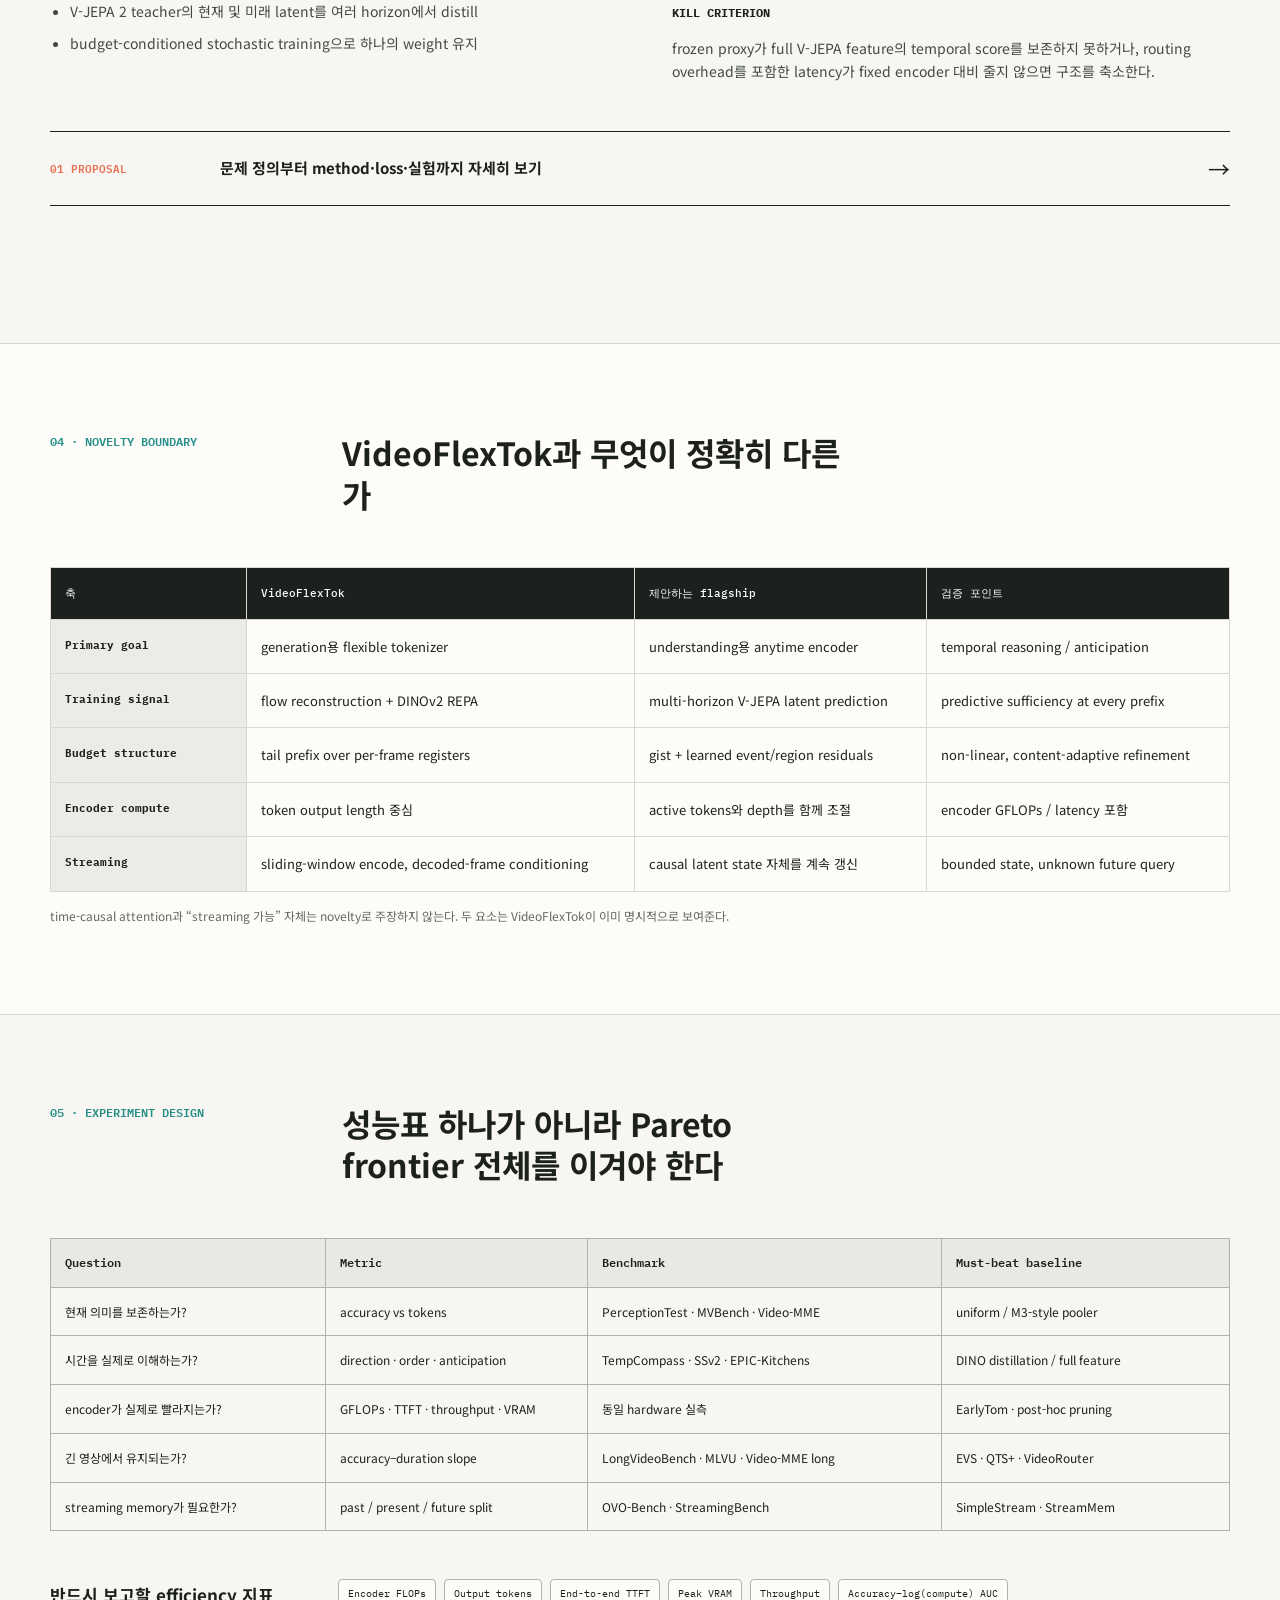
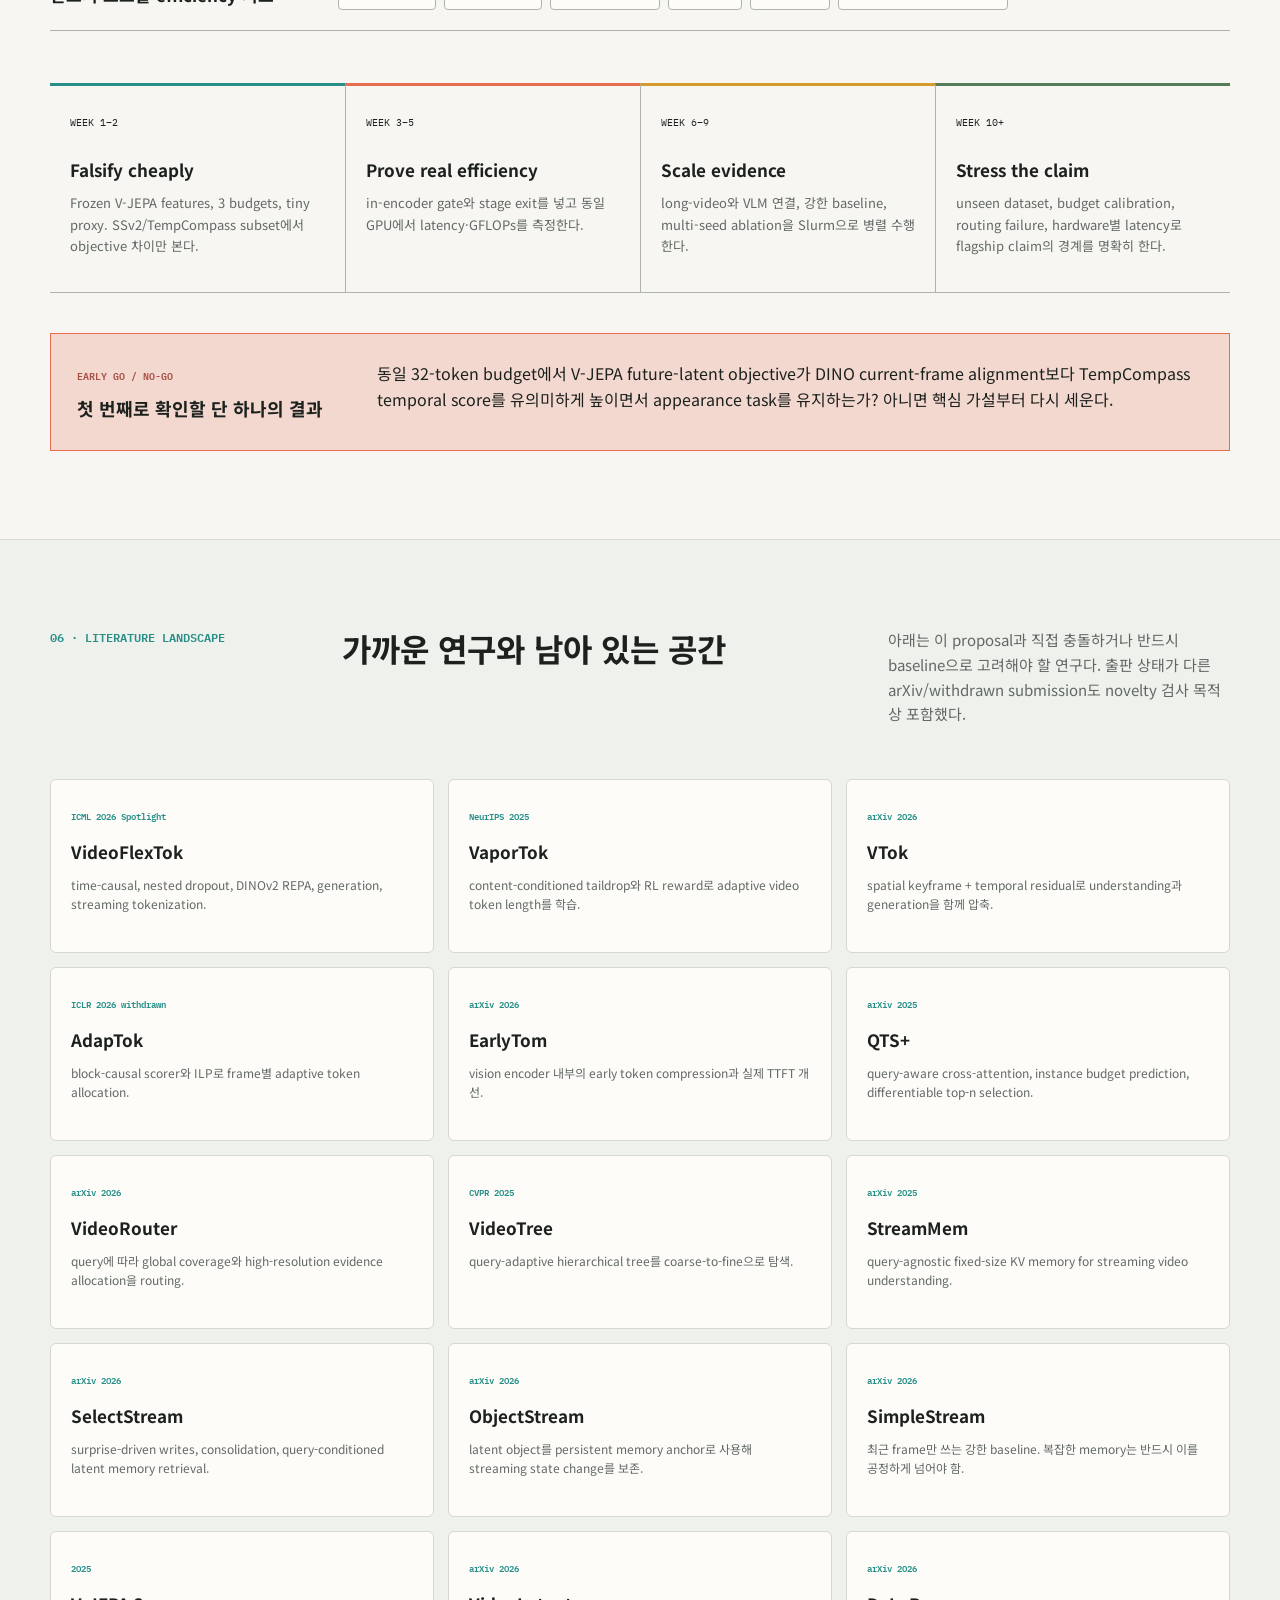
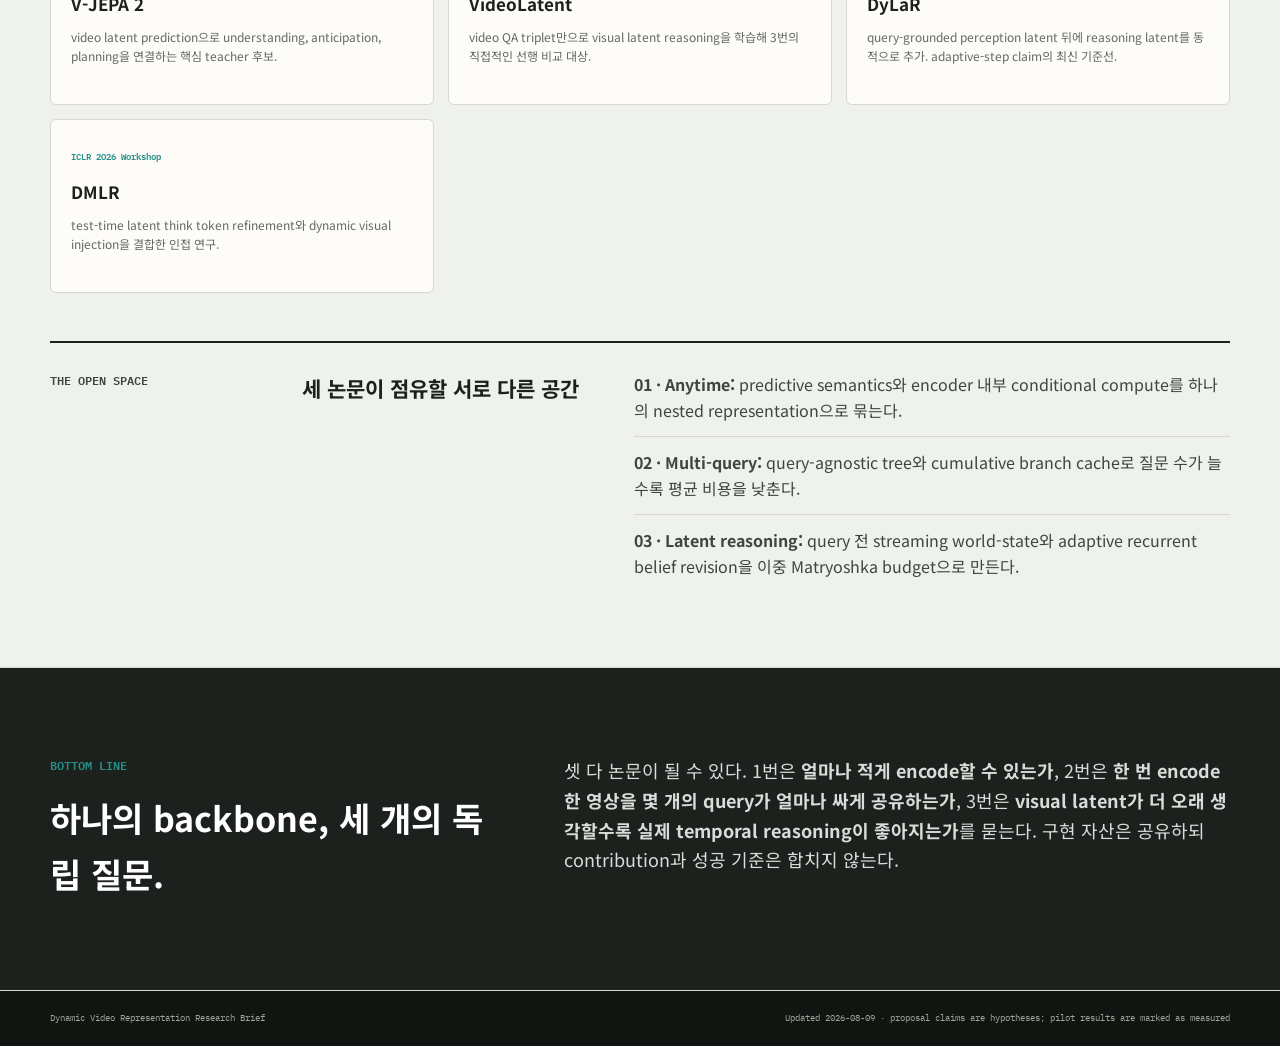
==== commit 28dbd6b4: "Add detailed proposals and latent reasoning pilot" ====
--- a/index.html
+++ b/index.html
@@ -11,7 +11,7 @@
     <link rel="preconnect" href="https://fonts.googleapis.com" />
     <link rel="preconnect" href="https://fonts.gstatic.com" crossorigin />
     <link
-      href="https://fonts.googleapis.com/css2?family=IBM+Plex+Mono:wght@400;500;600&family=Noto+Sans+KR:wght@400;500;600;700;800&display=swap"
+      href="https://fonts.googleapis.com/css2?family=IBM+Plex+Mono:wght@400;500;600&amp;family=Noto+Sans+KR:wght@400;500;600;700;800&amp;display=swap"
       rel="stylesheet"
     />
     <link rel="stylesheet" href="styles.css" />
@@ -343,6 +343,11 @@
                 </p>
               </section>
             </div>
+            <a class="proposal-link" href="1-proposal/">
+              <span>01 proposal</span>
+              <strong>문제 정의부터 method·loss·실험까지 자세히 보기</strong>
+              <i aria-hidden="true">→</i>
+            </a>
           </article>
 
           <article class="topic-panel" id="topic-panel-2" role="tabpanel" aria-labelledby="topic-tab-2" hidden>
@@ -404,6 +409,11 @@
                 </p>
               </section>
             </div>
+            <a class="proposal-link" href="2-proposal/">
+              <span>02 proposal</span>
+              <strong>multi-query amortization의 정확한 빈틈과 구현 보기</strong>
+              <i aria-hidden="true">→</i>
+            </a>
           </article>
 
           <article class="topic-panel" id="topic-panel-3" role="tabpanel" aria-labelledby="topic-tab-3" hidden>
@@ -466,6 +476,15 @@
                 </p>
               </section>
             </div>
+            <div class="pilot-inline">
+              <span>FIRST GPU PILOT · 2026-08-09</span>
+              <p>단순 shared recurrent head는 K=0→4에서 30.4→31.3%로 단조 증가하지 않았고 no-loop 32.2%를 넘지 못했다. 현재 구조는 no-go이며 explicit predictive residual + contradiction target으로 좁혀 다시 검증한다.</p>
+            </div>
+            <a class="proposal-link" href="3-proposal/">
+              <span>03 proposal</span>
+              <strong>visual latent reasoning 구조와 실제 GPU pilot 결과 보기</strong>
+              <i aria-hidden="true">→</i>
+            </a>
           </article>
         </div>
       </section>
@@ -715,7 +734,7 @@
     <footer>
       <div class="page-shell footer-inner">
         <span>Dynamic Video Representation Research Brief</span>
-        <span>Updated 2026-08-09 · claims marked as proposals are not measured results</span>
+        <span>Updated 2026-08-09 · proposal claims are hypotheses; pilot results are marked as measured</span>
       </div>
     </footer>
 
--- a/styles.css
+++ b/styles.css
@@ -820,6 +820,65 @@
   margin-bottom: 9px;
 }
 
+.proposal-link {
+  display: grid;
+  grid-template-columns: 150px 1fr 30px;
+  gap: 20px;
+  align-items: center;
+  margin-top: 34px;
+  padding: 18px 0;
+  border-top: 1px solid var(--ink);
+  border-bottom: 1px solid var(--ink);
+  text-decoration: none;
+}
+
+.proposal-link span {
+  color: var(--coral);
+  font-family: var(--mono);
+  font-size: 11px;
+  font-weight: 600;
+  text-transform: uppercase;
+}
+
+.proposal-link strong {
+  font-size: 15px;
+}
+
+.proposal-link i {
+  font-size: 22px;
+  font-style: normal;
+  text-align: right;
+  transition: transform 160ms ease;
+}
+
+.proposal-link:hover i,
+.proposal-link:focus-visible i {
+  transform: translateX(5px);
+}
+
+.pilot-inline {
+  display: grid;
+  grid-template-columns: 210px 1fr;
+  gap: 24px;
+  margin-top: 28px;
+  padding: 16px 0;
+  border-top: 1px solid var(--red);
+  border-bottom: 1px solid var(--red);
+}
+
+.pilot-inline span {
+  color: var(--red);
+  font-family: var(--mono);
+  font-size: 10px;
+  font-weight: 600;
+}
+
+.pilot-inline p {
+  margin: 0;
+  color: var(--muted);
+  font-size: 13px;
+}
+
 .tree-diagram,
 .reasoning-diagram {
   margin-top: 38px;
@@ -1433,6 +1492,7 @@
   .objective-panel,
   .training-grid,
   .topic-columns,
+  .pilot-inline,
   .must-report,
   .go-no-go,
   .final-layout {
@@ -1514,6 +1574,21 @@
     min-height: 0;
   }
 
+  .proposal-link {
+    grid-template-columns: 1fr 26px;
+    gap: 6px 14px;
+  }
+
+  .proposal-link span,
+  .proposal-link strong {
+    grid-column: 1;
+  }
+
+  .proposal-link i {
+    grid-column: 2;
+    grid-row: 1 / 3;
+  }
+
   .tree-diagram {
     grid-template-columns: 1fr;
   }
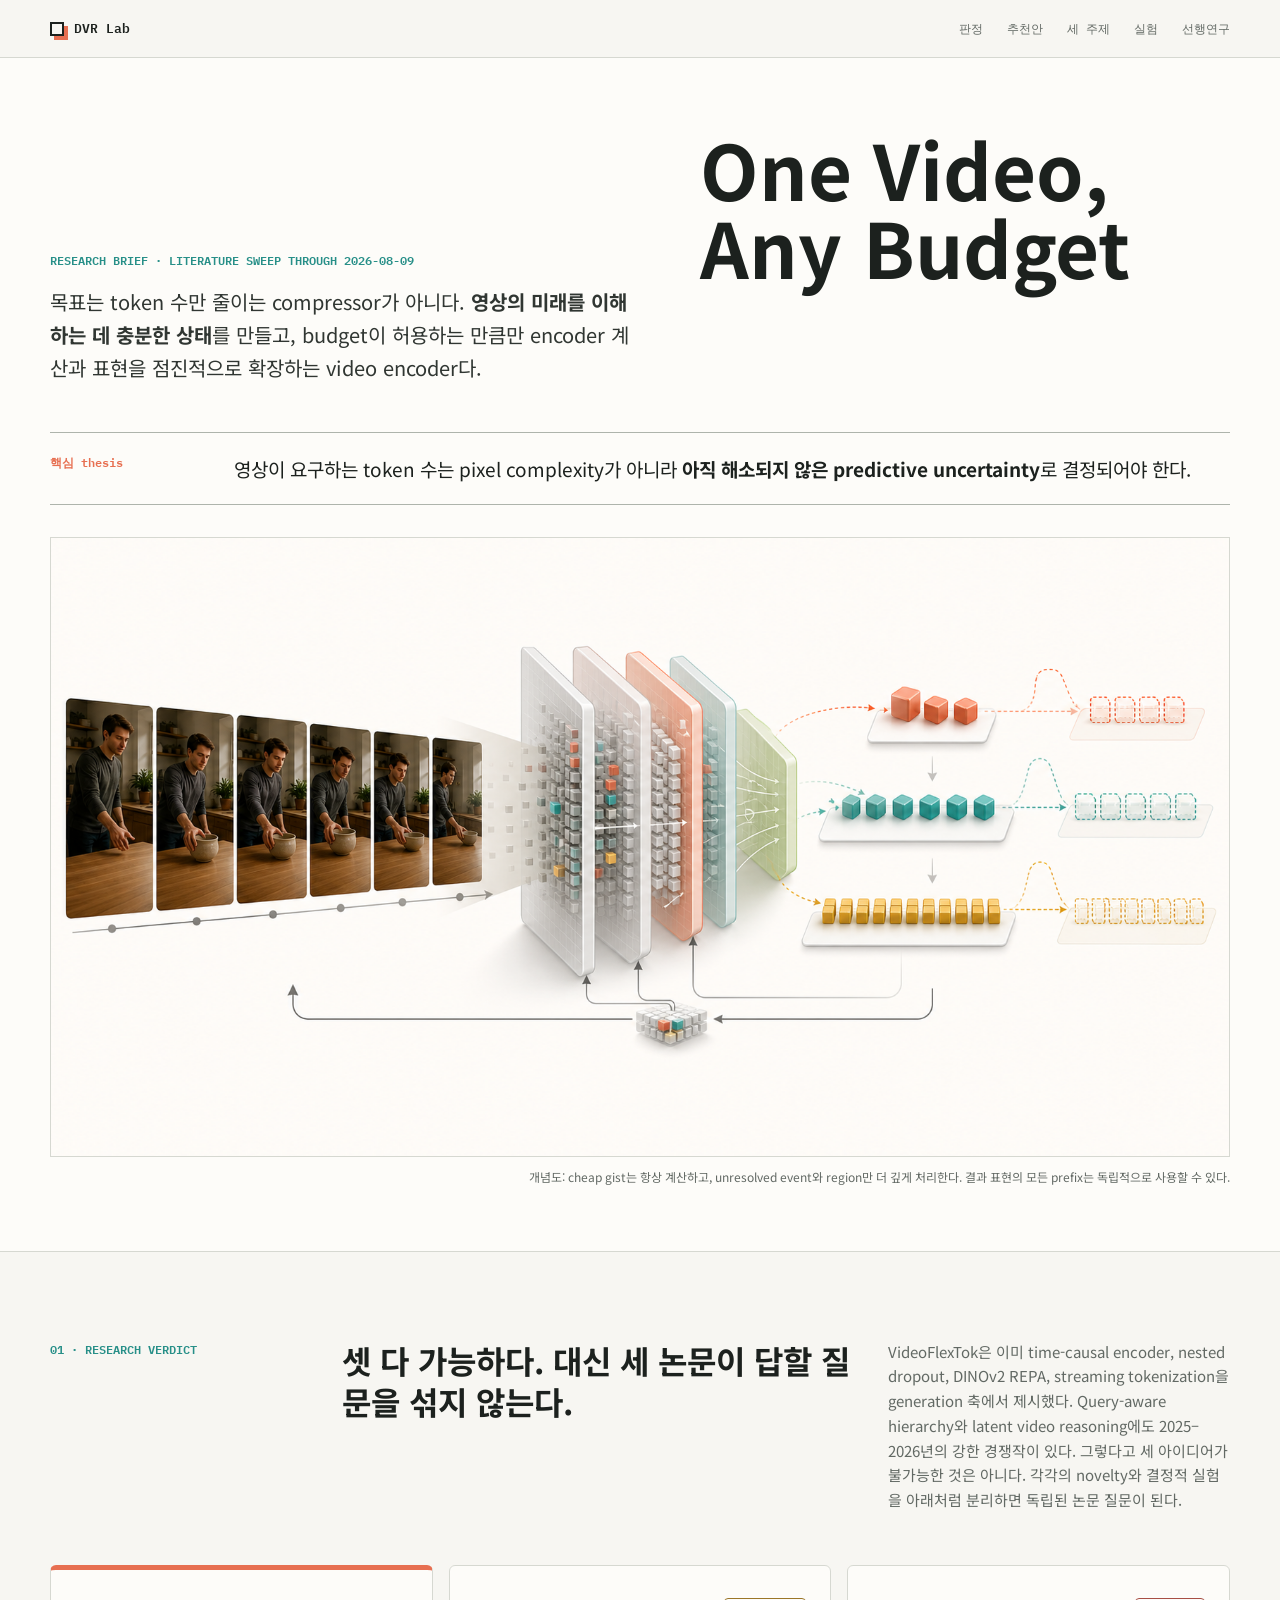
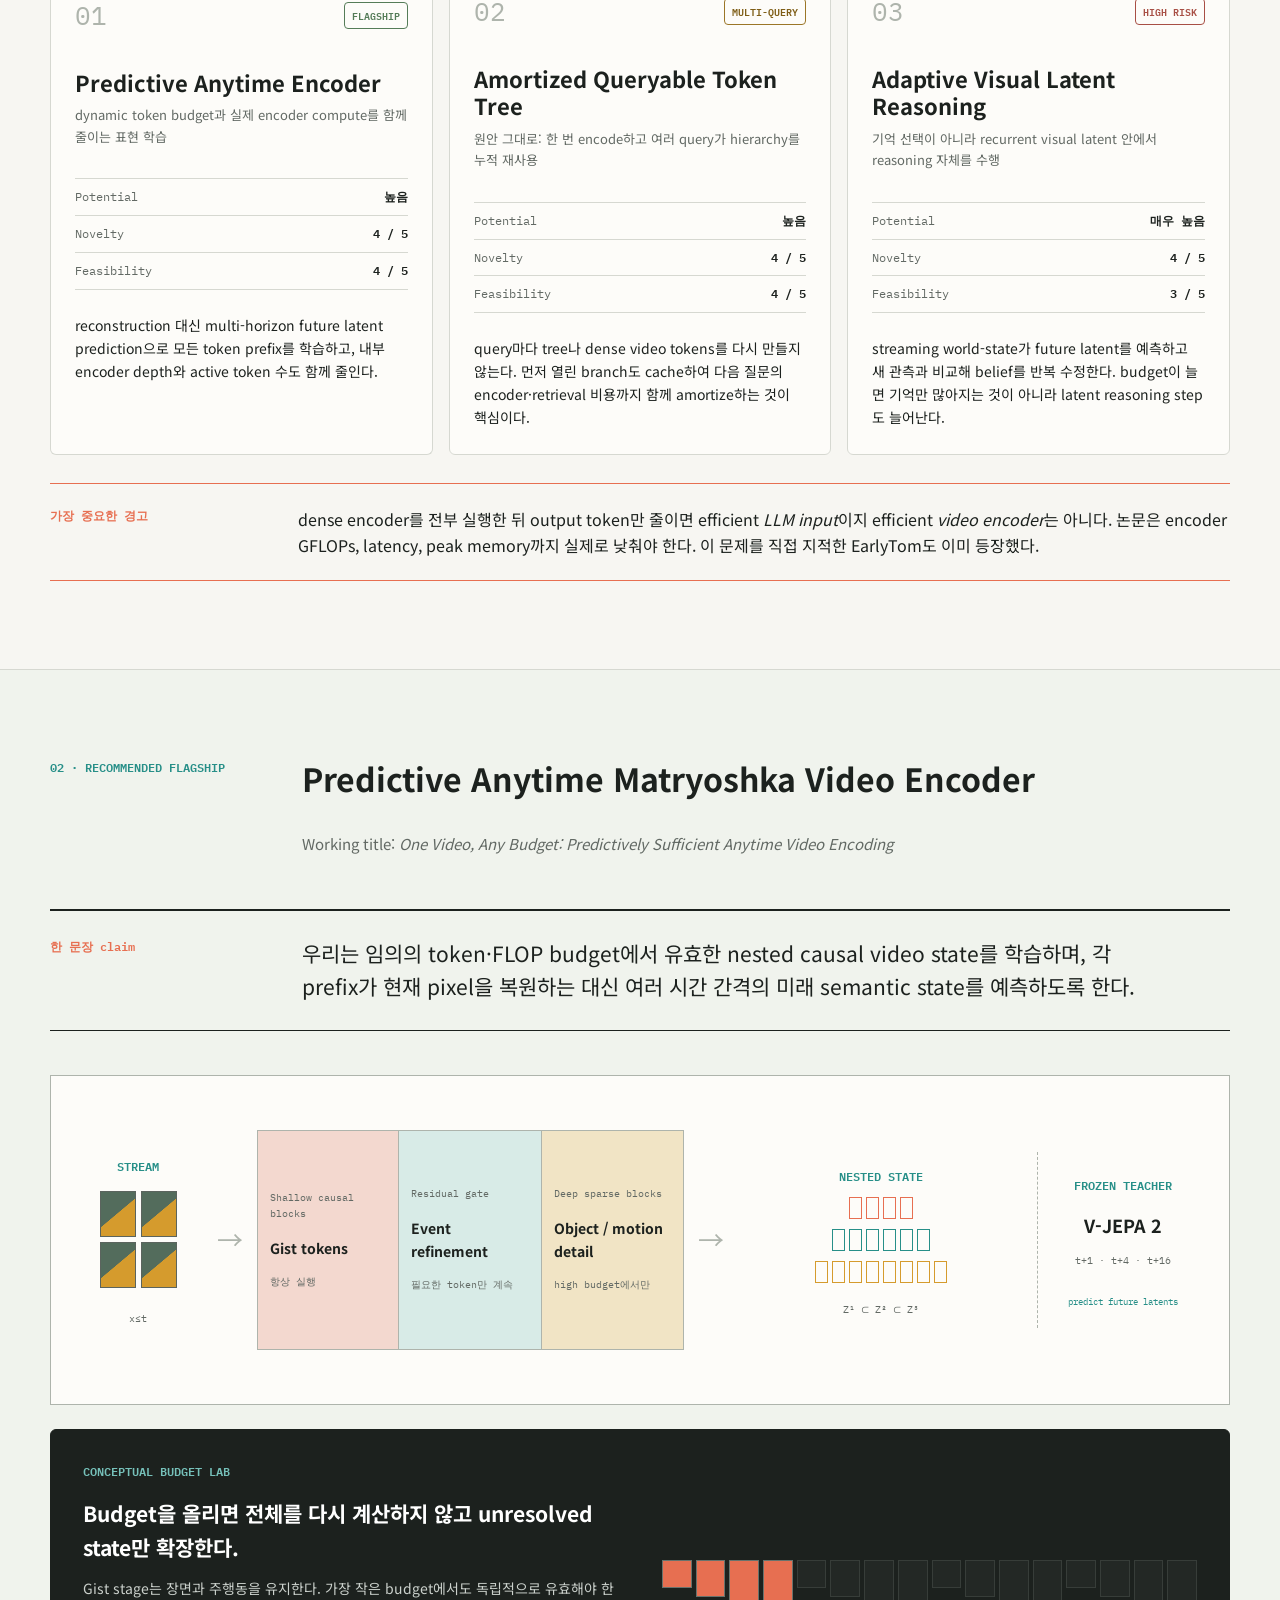
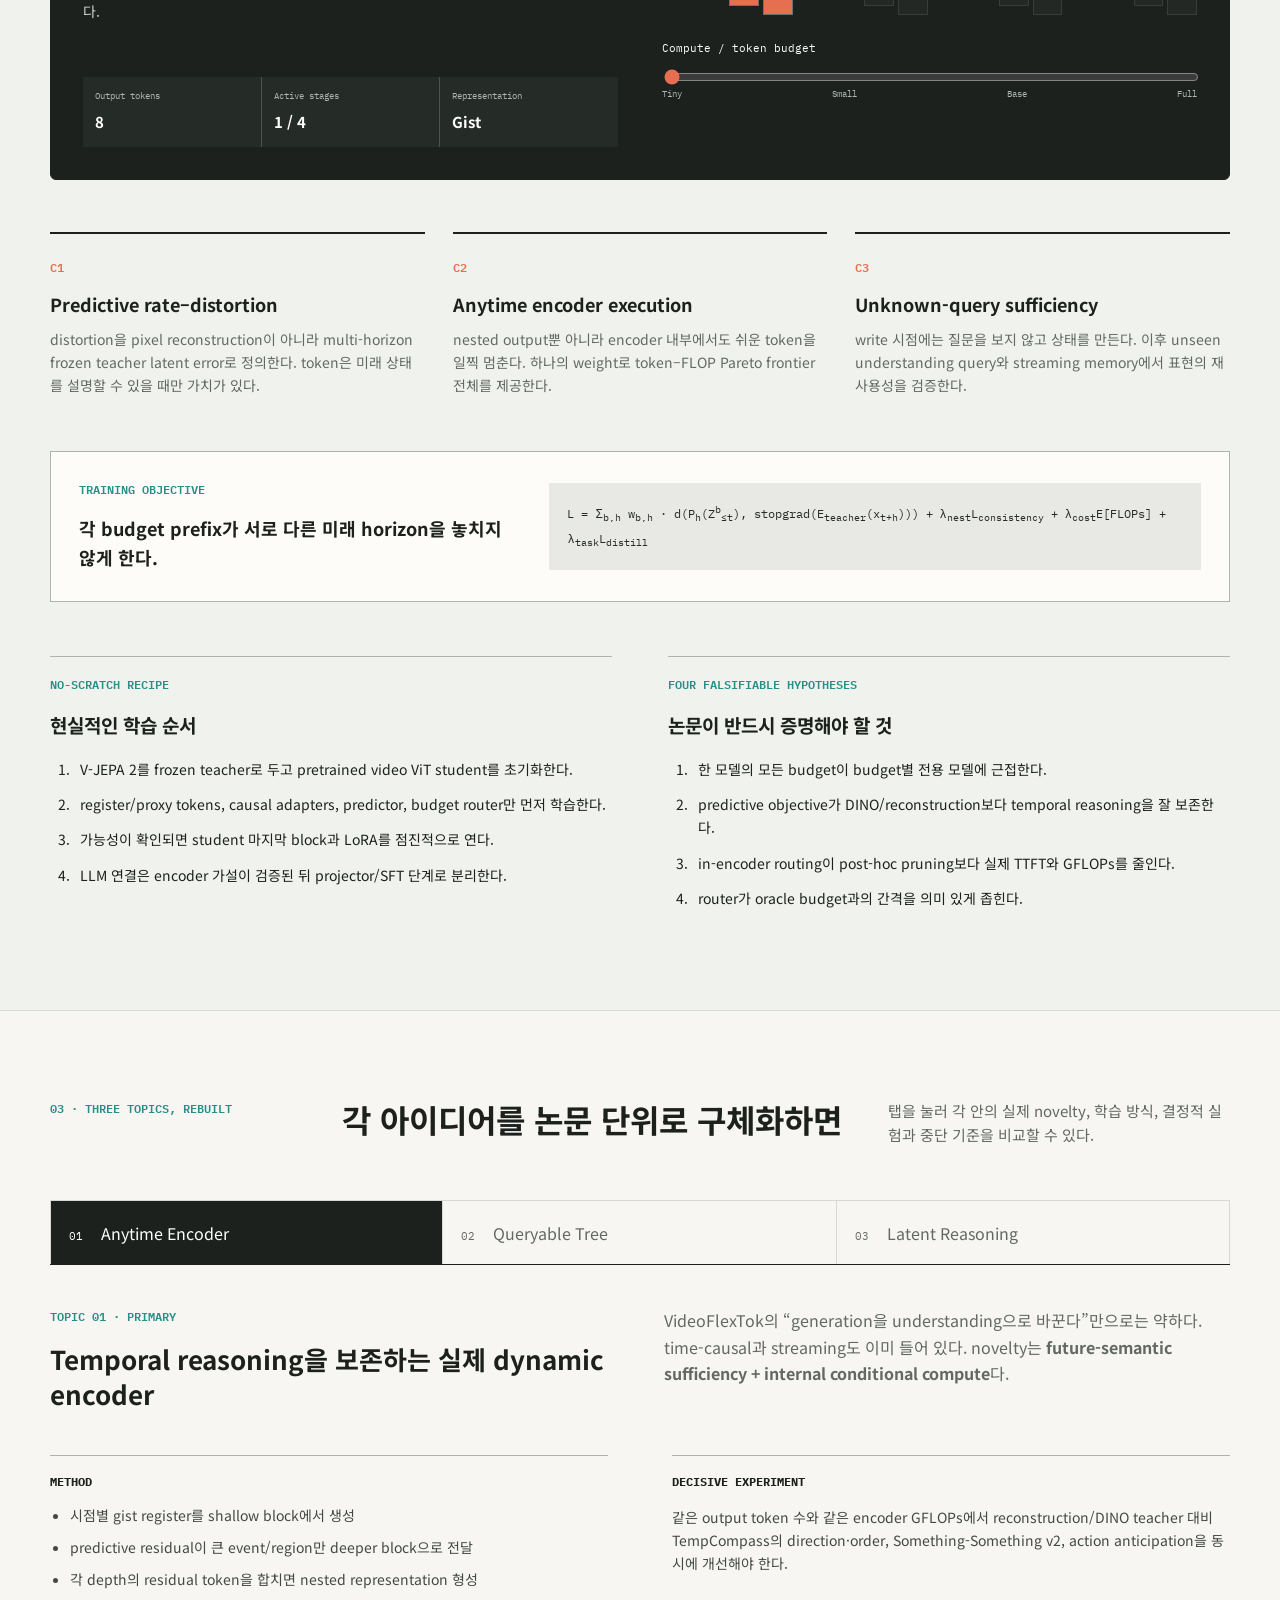
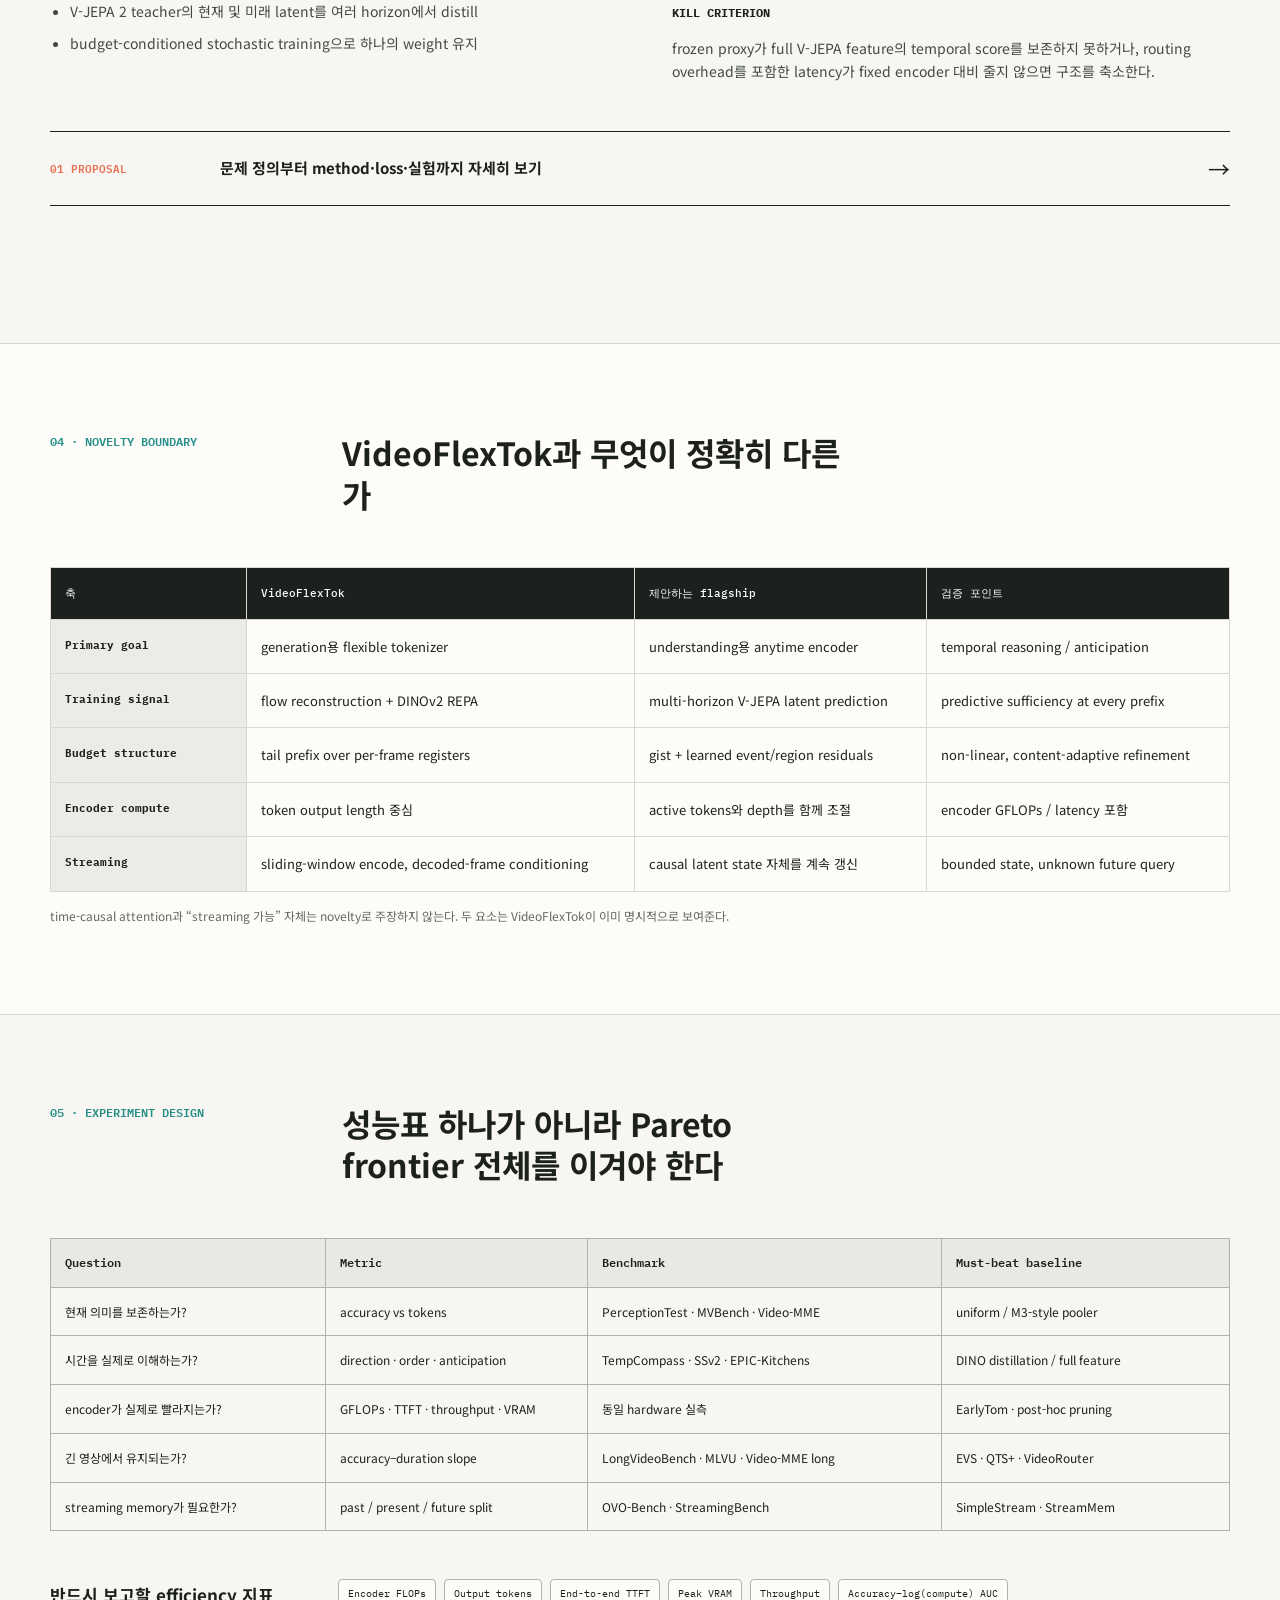
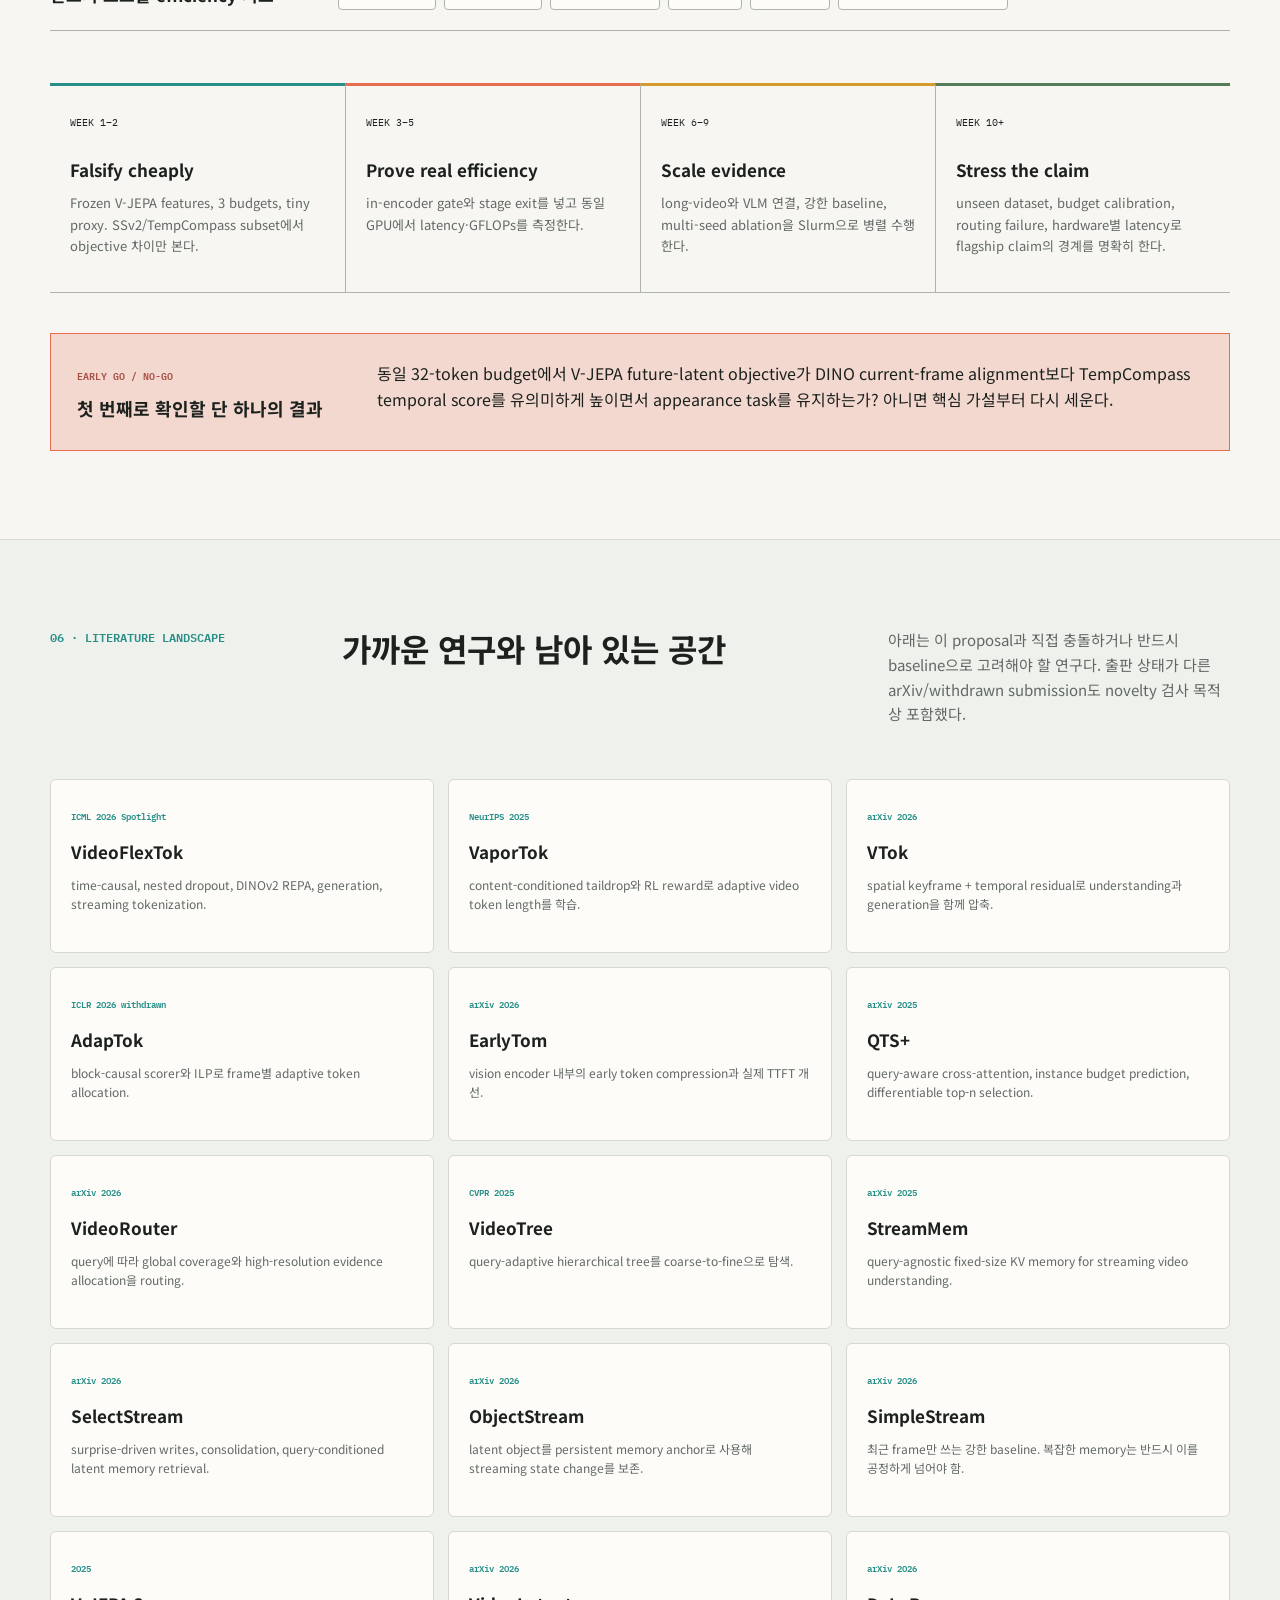
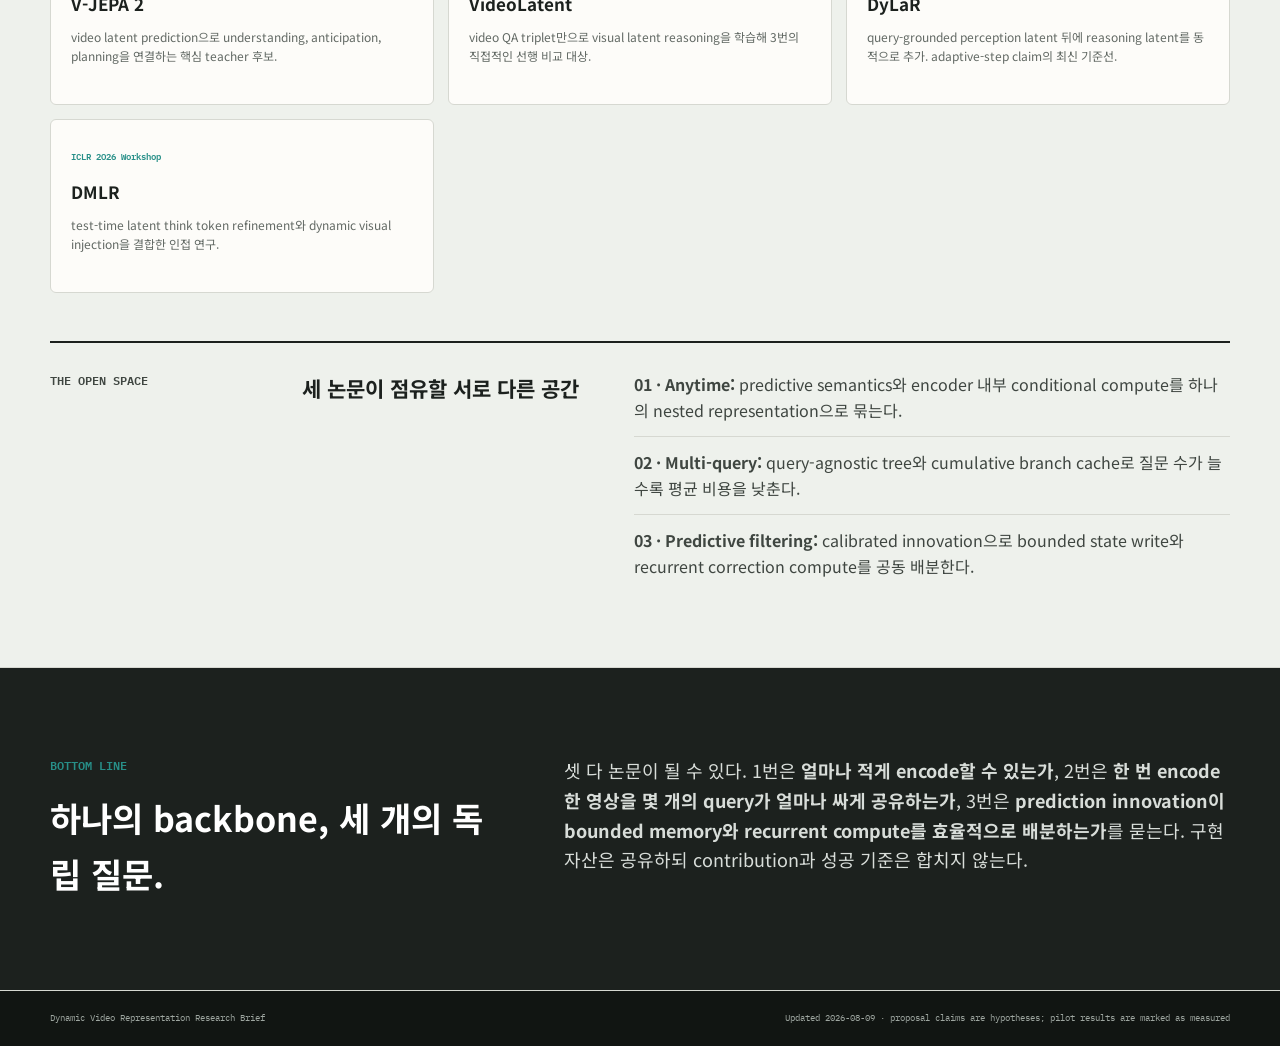
==== commit f23cfba5: "Expand predictive latent filtering proposal" ====
--- a/index.html
+++ b/index.html
@@ -420,12 +420,12 @@
             <div class="topic-summary">
               <div>
                 <p class="topic-overline">TOPIC 03 · HIGH RISK, HIGH REWARD</p>
-                <h3>Memory에 저장하는 것이 아니라, visual latent 안에서 계속 생각한다</h3>
-              </div>
-              <p>
-                VideoLatent와 DyLaR도 video QA를 latent space에서 푼다. 따라서 continuous think token만으로는 부족하다.
-                차별점은 query 전부터 유지되는 <strong>streaming causal world-state가 recurrent computation으로 미래를
-                예측하고 belief를 수정</strong>하며, 필요한 만큼 reasoning step을 늘리는 데 있다.
+                <h3>Prediction error로 memory와 latent compute를 함께 배분한다</h3>
+              </div>
+              <p>
+                Predict–correct 자체는 RSSM·Dreamer에 이미 있고 latent prediction은 V-JEPA가 강하다. 차별점은
+                <strong>uncertainty-calibrated semantic innovation이 고정 state의 memory write와 recurrent correction
+                depth를 공동 제어</strong>해 accuracy–compute Pareto를 개선하는 데 있다.
               </p>
             </div>
 
@@ -435,18 +435,18 @@
                 <div class="mini-frames"><i></i><i></i><i></i><i></i><i></i><i></i></div>
               </div>
               <div class="reasoning-flow">
-                <div class="reasoning-state initial"><span>k=0</span><strong>Mₜ⁽⁰⁾</strong><small>observe</small></div>
+                <div class="reasoning-state initial"><span>stage 1</span><strong>S⁻ₜ</strong><small>prior</small></div>
                 <i>→</i>
-                <div class="reasoning-state"><span>k=1</span><strong>Mₜ⁽¹⁾</strong><small>predict</small></div>
+                <div class="reasoning-state"><span>stage 2</span><strong>μₜ · σₜ</strong><small>predict</small></div>
                 <i>→</i>
-                <div class="reasoning-state active"><span>k=2</span><strong>Mₜ⁽²⁾</strong><small>compare + revise</small></div>
+                <div class="reasoning-state active"><span>stage 3</span><strong>Iₜ</strong><small>innovation</small></div>
                 <i>→</i>
-                <div class="reasoning-state final"><span>k=K</span><strong>Mₜ⁽ᴷ⁾</strong><small>answer / carry</small></div>
-              </div>
-              <div class="reasoning-loop">future latent prediction ↺ new evidence · revise belief · halt by uncertainty</div>
+                <div class="reasoning-state final"><span>stage 4</span><strong>Sₜ</strong><small>correct × K</small></div>
+              </div>
+              <div class="reasoning-loop">future distribution ↺ normalized residual · selective write · adaptive correction</div>
               <div class="reasoning-axes">
-                <div><span>Memory granularity</span><strong>Gist ⊂ Event ⊂ Object-state</strong></div>
-                <div><span>Reasoning depth</span><strong>1 step ⊂ 2 steps ⊂ K steps</strong></div>
+                <div><span>Memory budget</span><strong>4 · 8 · 16 · 32 tokens</strong></div>
+                <div><span>Correction depth</span><strong>1 · 2 · 4 · 8 steps</strong></div>
               </div>
             </div>
 
@@ -454,35 +454,35 @@
               <section>
                 <h4>Method</h4>
                 <ul>
-                  <li>stream을 한 번만 보며 bounded causal visual state Mₜ를 유지</li>
-                  <li>recurrent operator Mₜ⁽ᵏ⁺¹⁾ = R(Mₜ⁽ᵏ⁾, Zₜ, q?)로 latent thought를 전개</li>
-                  <li>각 step이 future teacher latent를 예측하고 새 관측과의 오차로 belief를 수정</li>
-                  <li>query가 없을 때는 world-state를 갱신하고, query가 오면 필요한 extra rollout만 수행</li>
-                  <li>uncertainty 기반 halting으로 쉬운 장면은 일찍 멈추고 어려운 장면은 더 생각</li>
-                  <li>memory granularity와 recurrent reasoning depth를 동시에 Matryoshka로 학습</li>
+                  <li>stream을 한 번만 보며 고정 N-token posterior state Sₜ를 유지</li>
+                  <li>multi-horizon teacher latent distribution μₜ·σₜ를 예측</li>
+                  <li>실제 관측 residual을 uncertainty로 정규화해 semantic innovation Iₜ를 계산</li>
+                  <li>Iₜ가 높은 state slot에만 evidence를 write하고 weight-tied corrector를 반복</li>
+                  <li>easy event는 일찍 멈추고 unexpected state change에만 추가 compute를 사용</li>
+                  <li>downstream head는 bounded posterior state만 읽어 anticipation을 수행</li>
                 </ul>
               </section>
               <section>
                 <h4>Decisive experiment</h4>
                 <p>
-                  동일 FLOPs에서 더 깊은 feed-forward encoder, 더 많은 memory token, prediction-only/no-recurrence,
-                  textual CoT, fixed-step recurrence와 비교한다. latent step을 늘릴수록 temporal order·causality·state
-                  change·anticipation·counterfactual 정확도가 체계적으로 올라가야 한다.
+                  EK100과 Ego4D 전체 official split에서 RSSM, raw surprise, fixed depth, larger memory와 비교한다.
+                  calibrated innovation이 같은 평균 FLOPs와 state budget에서 더 높은 anticipation 성능을 만들고,
+                  unexpected event에서 더 빠르고 정확한 posterior correction을 보여야 한다.
                 </p>
                 <h4>Kill criterion</h4>
                 <p>
-                  같은 compute의 추가 encoder depth보다 recurrence가 낫지 않거나, reasoning step을 늘려도 어려운
-                  temporal question의 정확도가 오르지 않으면 이것은 latent reasoning이 아니라 반복 계산일 뿐이다.
+                  같은 compute의 RSSM·raw-surprise controller와 차이가 없거나, correction step을 늘려도 future
+                  prediction과 anticipation이 오르지 않으면 joint innovation controller와 latent reasoning claim을 줄인다.
                 </p>
               </section>
             </div>
             <div class="pilot-inline">
-              <span>FIRST GPU PILOT · 2026-08-09</span>
-              <p>단순 shared recurrent head는 K=0→4에서 30.4→31.3%로 단조 증가하지 않았고 no-loop 32.2%를 넘지 못했다. 현재 구조는 no-go이며 explicit predictive residual + contradiction target으로 좁혀 다시 검증한다.</p>
+              <span>PIPELINE SMOKE TEST · 2026-08-09</span>
+              <p>12-video run은 학습·측정 코드가 동작하는지만 확인했다. 가설 판정에는 사용하지 않으며, 공식 split 전체·video-native backbone·matched compute·3 seeds·두 benchmark를 갖춘 실험만 논문 근거로 인정한다.</p>
             </div>
             <a class="proposal-link" href="3-proposal/">
               <span>03 proposal</span>
-              <strong>visual latent reasoning 구조와 실제 GPU pilot 결과 보기</strong>
+              <strong>predictive latent filtering 방법론과 7단계 정식 실험 보기</strong>
               <i aria-hidden="true">→</i>
             </a>
           </article>
@@ -709,7 +709,7 @@
             <div class="open-space-list">
               <p><strong>01 · Anytime:</strong> predictive semantics와 encoder 내부 conditional compute를 하나의 nested representation으로 묶는다.</p>
               <p><strong>02 · Multi-query:</strong> query-agnostic tree와 cumulative branch cache로 질문 수가 늘수록 평균 비용을 낮춘다.</p>
-              <p><strong>03 · Latent reasoning:</strong> query 전 streaming world-state와 adaptive recurrent belief revision을 이중 Matryoshka budget으로 만든다.</p>
+              <p><strong>03 · Predictive filtering:</strong> calibrated innovation으로 bounded state write와 recurrent correction compute를 공동 배분한다.</p>
             </div>
           </div>
         </div>
@@ -723,8 +723,8 @@
           </div>
           <p>
             셋 다 논문이 될 수 있다. 1번은 <strong>얼마나 적게 encode할 수 있는가</strong>, 2번은 <strong>한 번 encode한
-            영상을 몇 개의 query가 얼마나 싸게 공유하는가</strong>, 3번은 <strong>visual latent가 더 오래 생각할수록
-            실제 temporal reasoning이 좋아지는가</strong>를 묻는다. 구현 자산은 공유하되 contribution과 성공 기준은
+            영상을 몇 개의 query가 얼마나 싸게 공유하는가</strong>, 3번은 <strong>prediction innovation이 bounded
+            memory와 recurrent compute를 효율적으로 배분하는가</strong>를 묻는다. 구현 자산은 공유하되 contribution과 성공 기준은
             합치지 않는다.
           </p>
         </div>
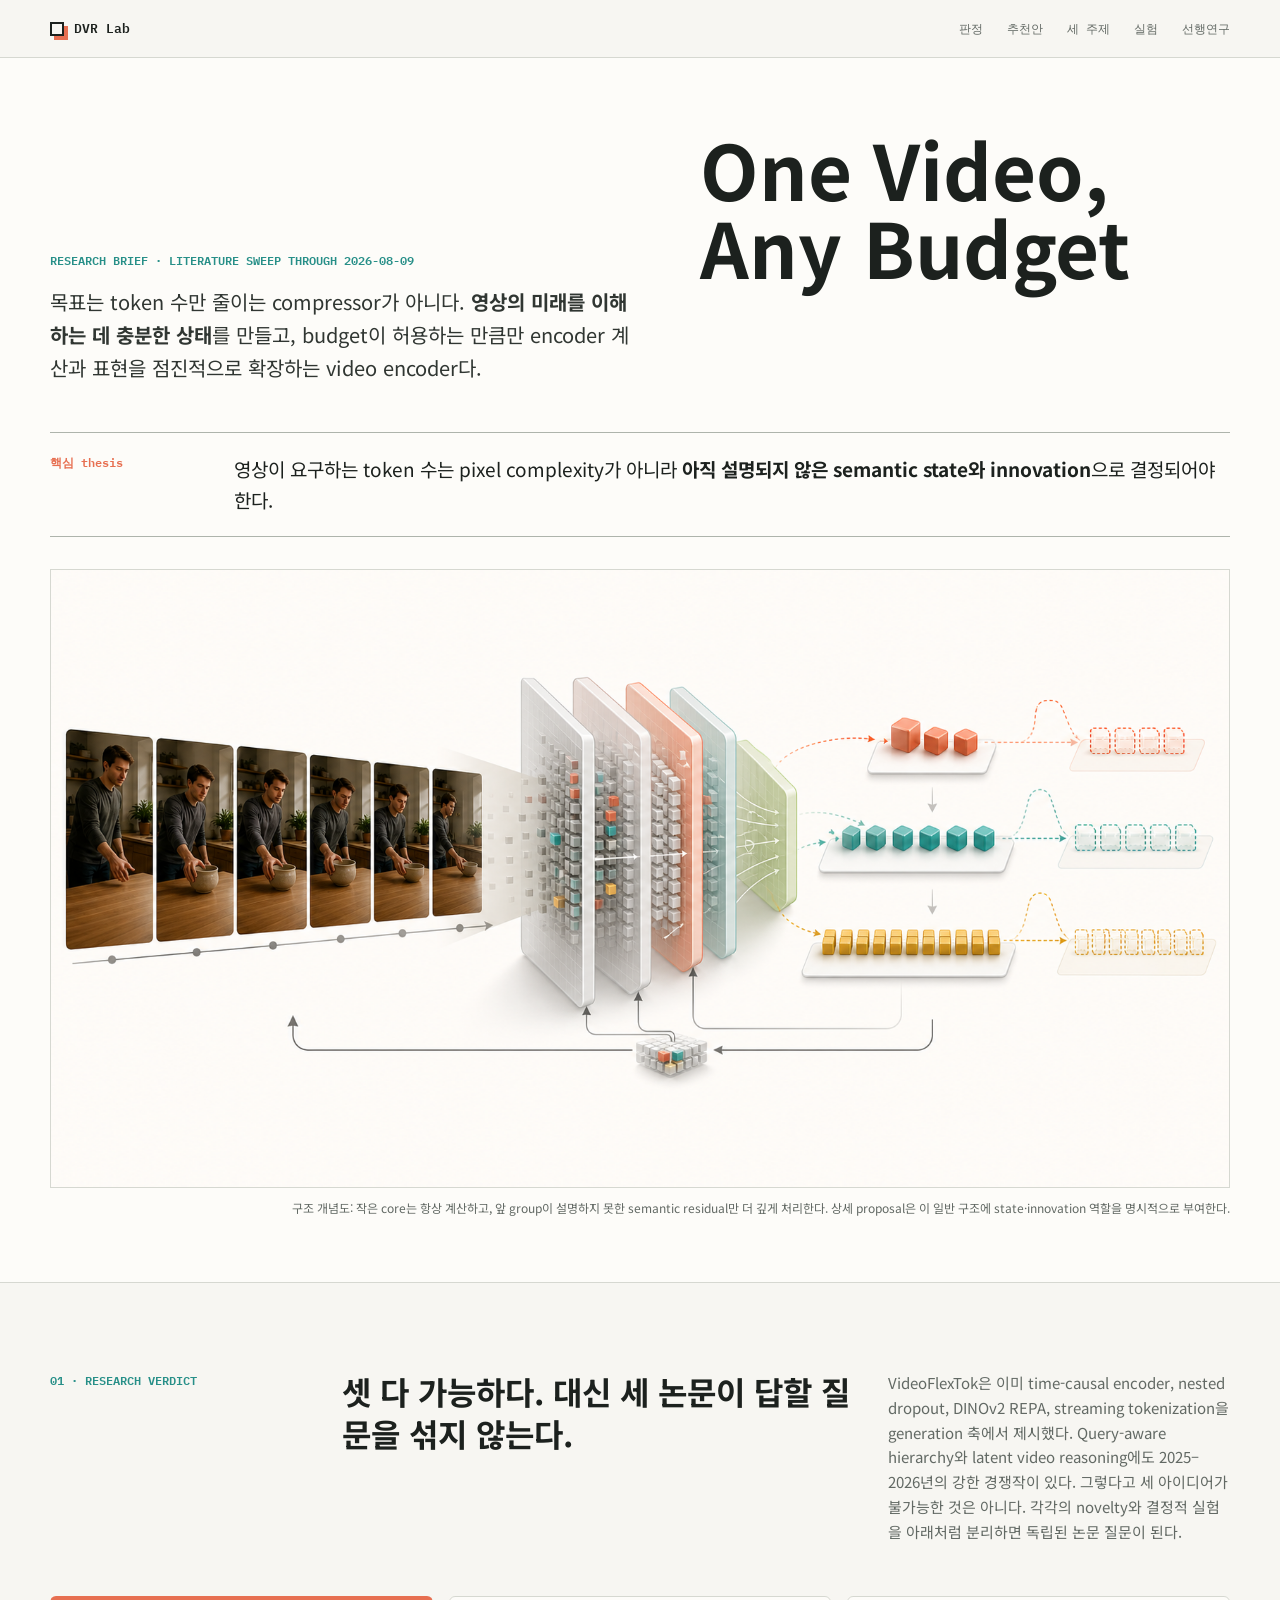
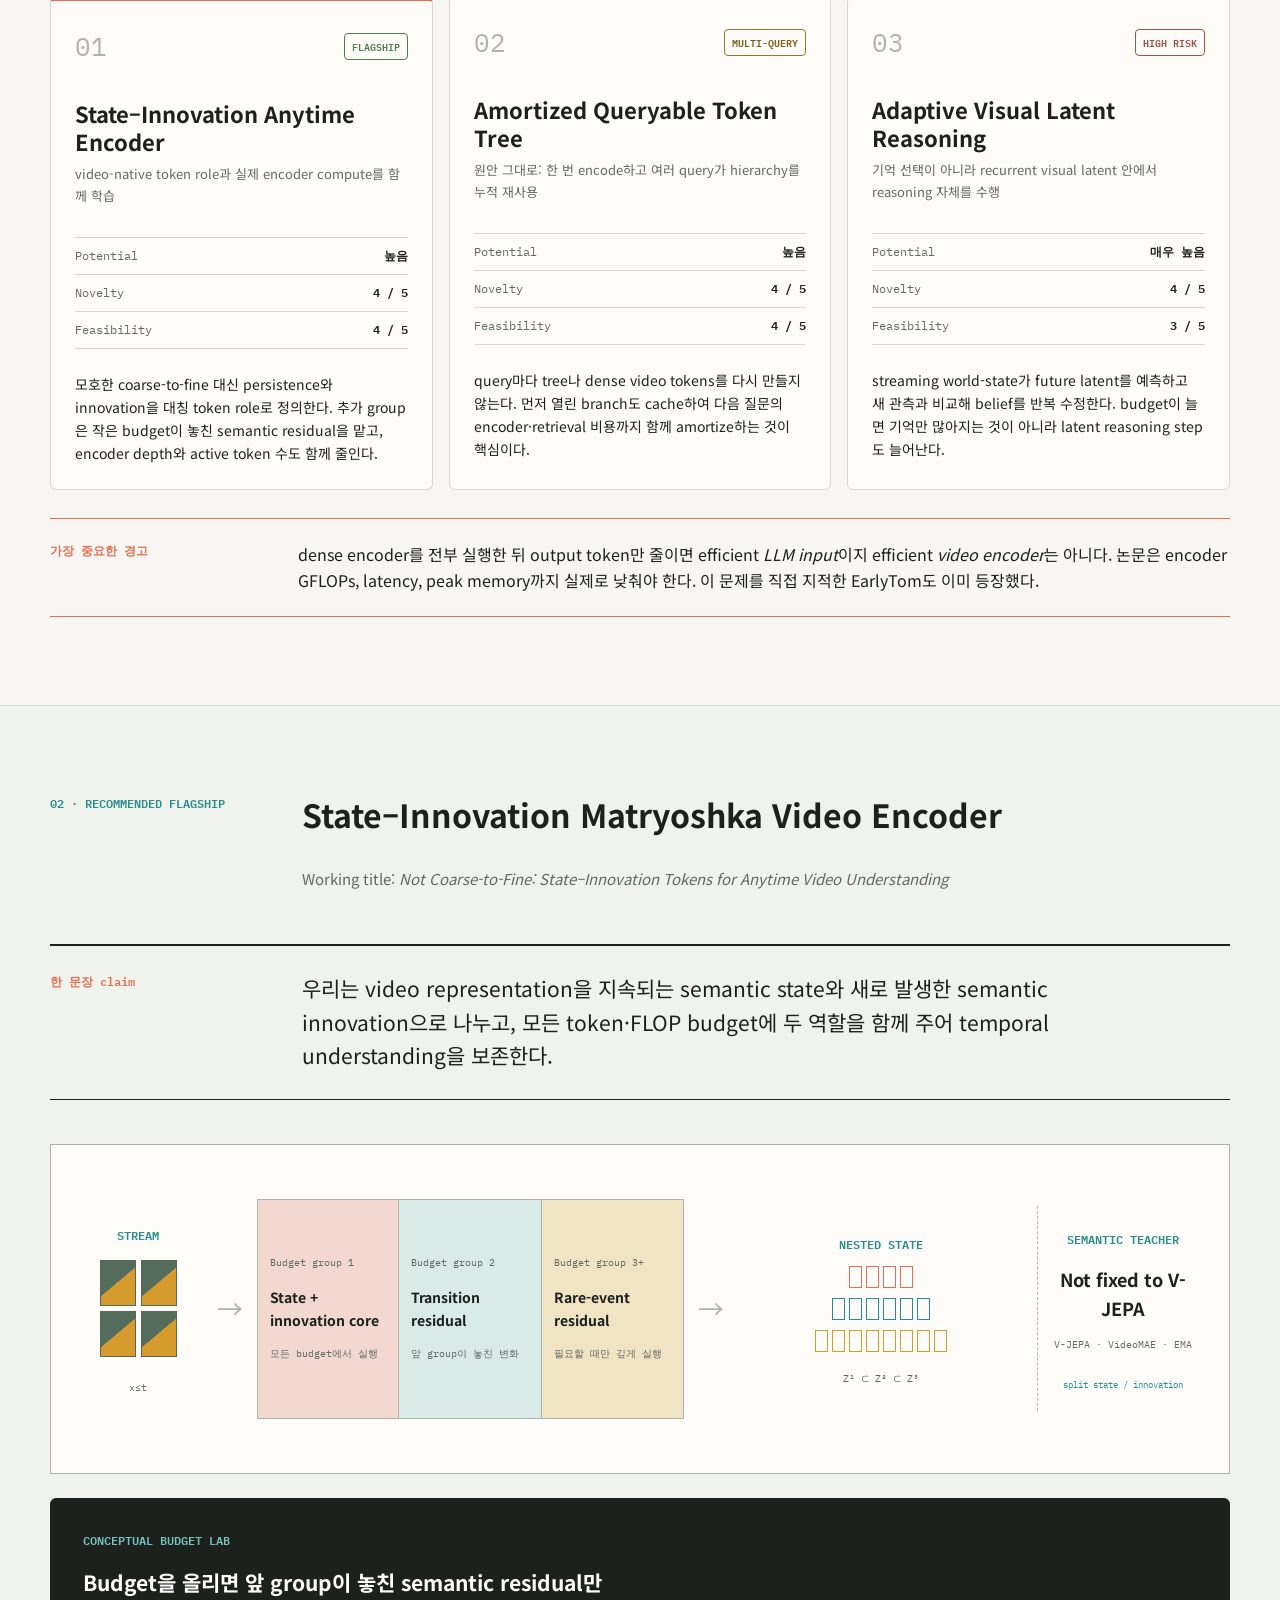
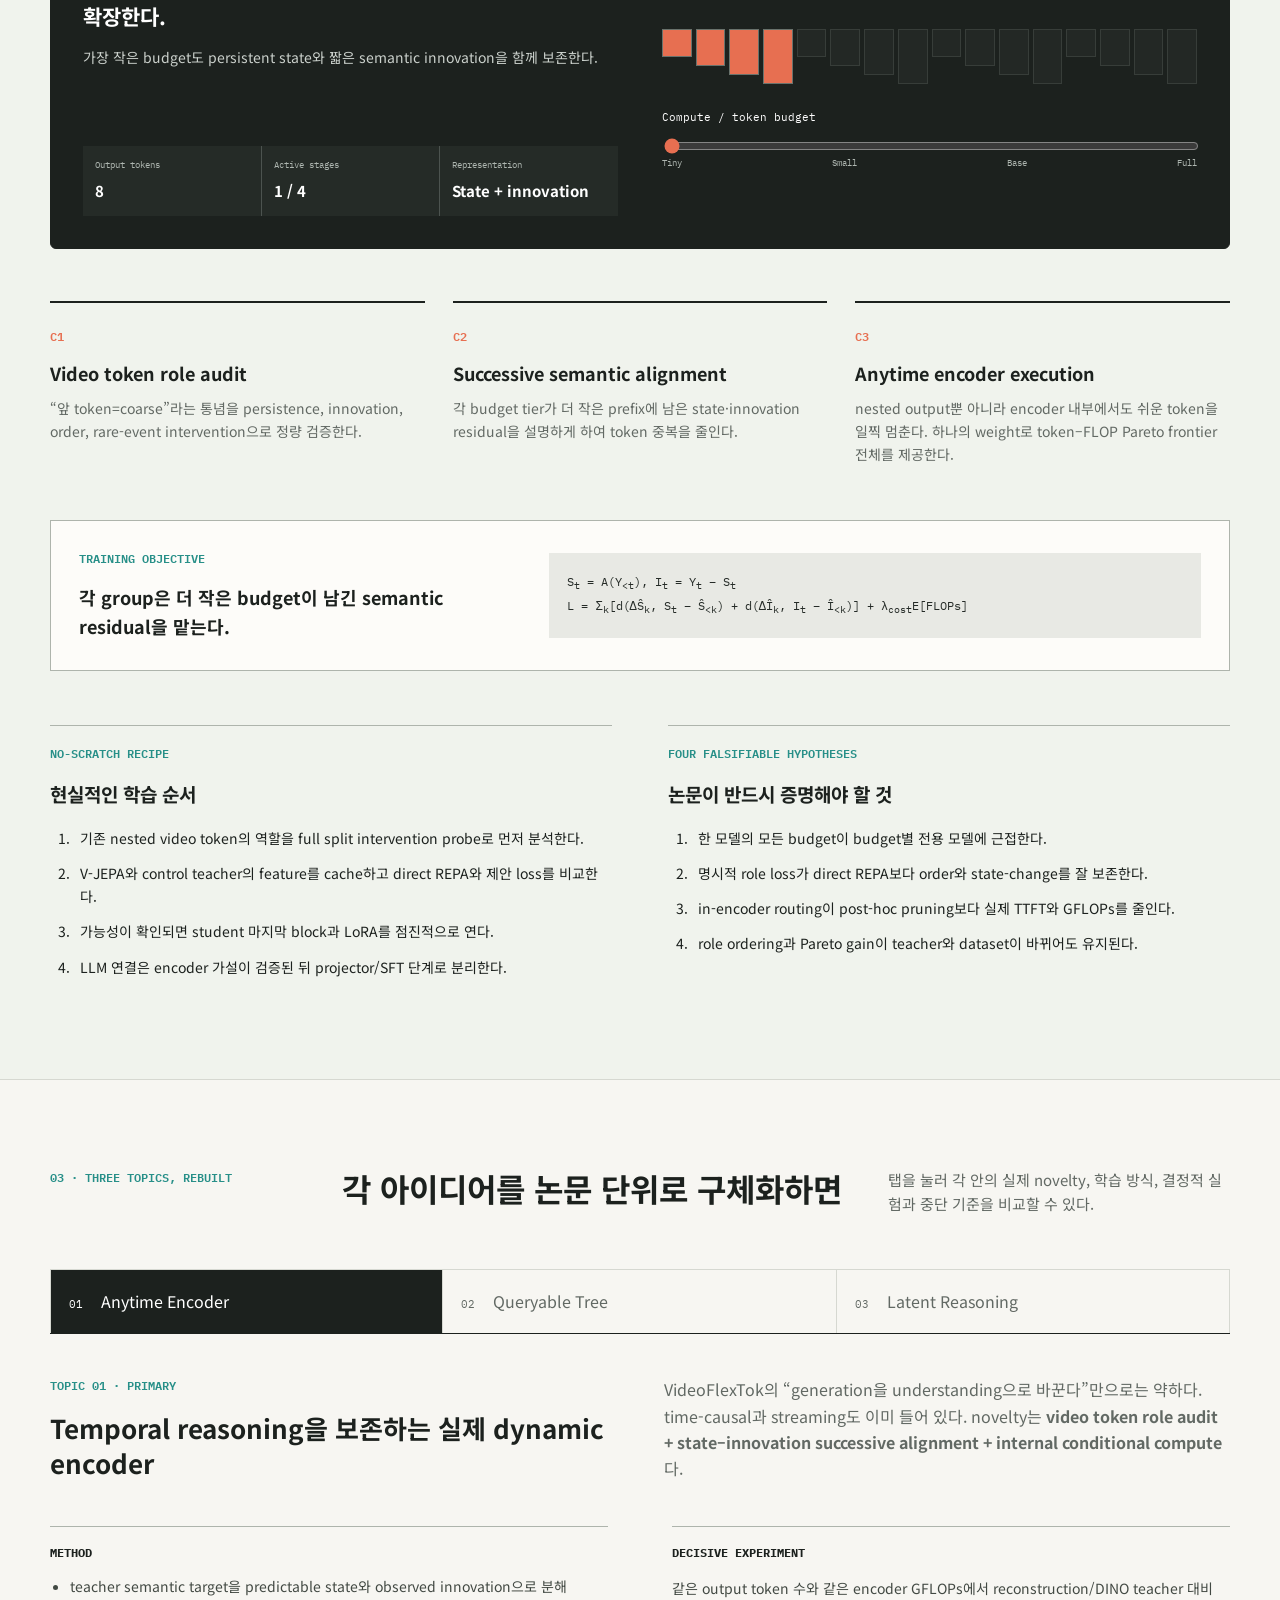
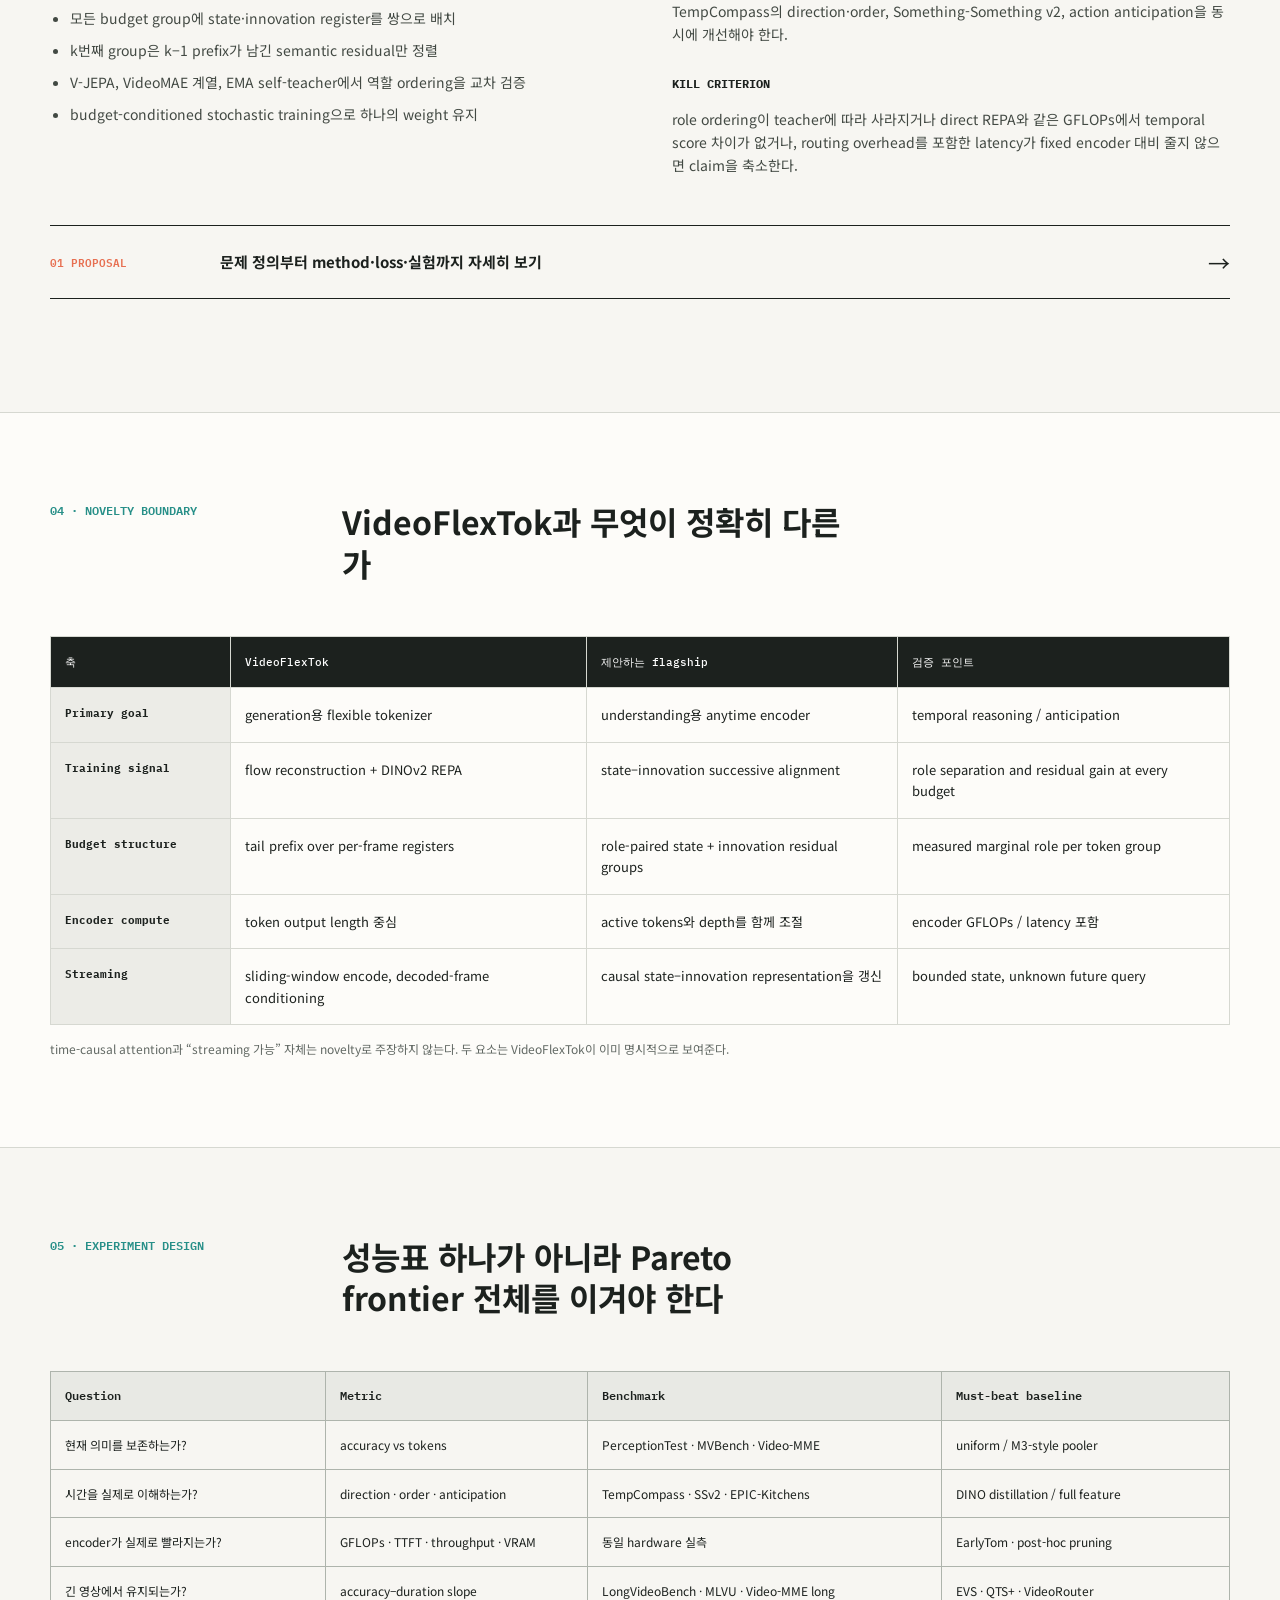
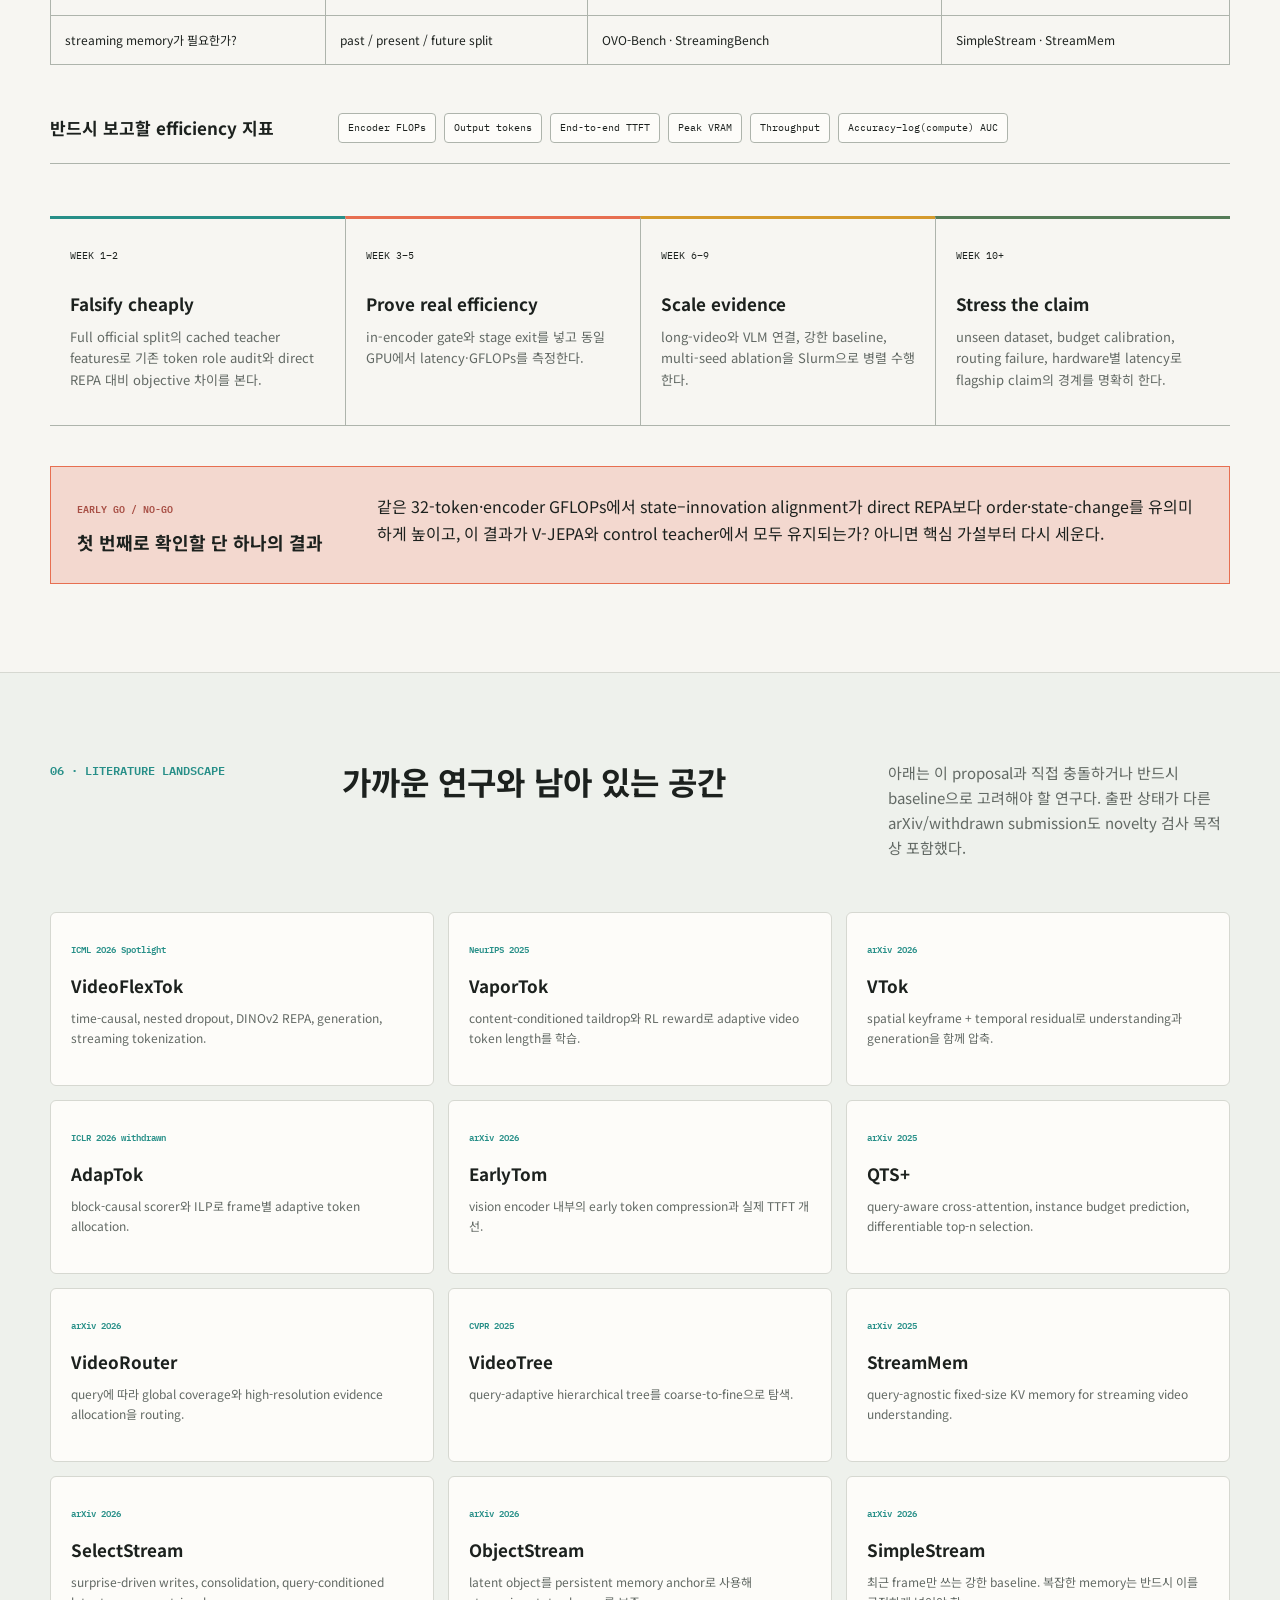
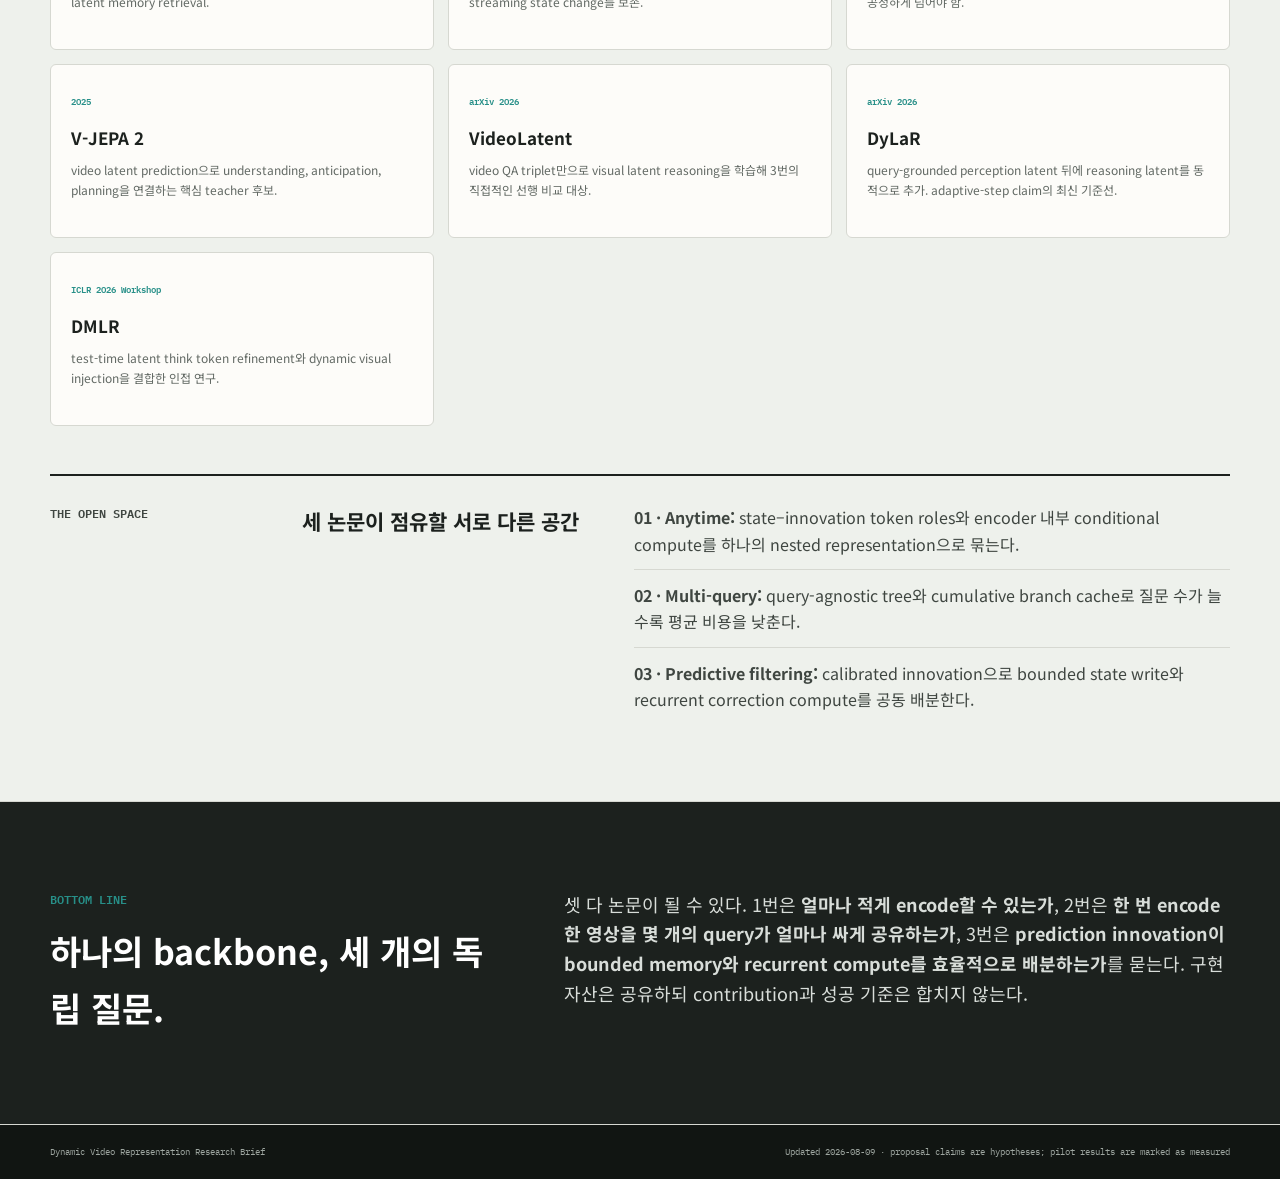
==== commit de77b611: "Refine proposal one around state innovation tokens" ====
--- a/index.html
+++ b/index.html
@@ -46,7 +46,7 @@
             <span class="thesis-label">핵심 thesis</span>
             <p>
               영상이 요구하는 token 수는 pixel complexity가 아니라
-              <strong>아직 해소되지 않은 predictive uncertainty</strong>로 결정되어야 한다.
+              <strong>아직 설명되지 않은 semantic state와 innovation</strong>으로 결정되어야 한다.
             </p>
           </div>
         </div>
@@ -54,11 +54,11 @@
         <figure class="page-shell overview-figure">
           <img
             src="assets/predictive-anytime-encoder.png"
-            alt="시간에 따라 들어오는 영상이 단계적 encoder를 거쳐 gist, event, detail token으로 압축되고 작은 memory state가 다음 시점으로 전달되는 개념도"
+            alt="시간에 따라 들어오는 영상이 단계적 encoder를 거쳐 작은 core와 추가 residual token으로 압축되는 anytime video encoder 개념도"
           />
           <figcaption>
-            개념도: cheap gist는 항상 계산하고, unresolved event와 region만 더 깊게 처리한다. 결과 표현의 모든
-            prefix는 독립적으로 사용할 수 있다.
+            구조 개념도: 작은 core는 항상 계산하고, 앞 group이 설명하지 못한 semantic residual만 더 깊게 처리한다.
+            상세 proposal은 이 일반 구조에 state·innovation 역할을 명시적으로 부여한다.
           </figcaption>
         </figure>
       </section>
@@ -82,16 +82,16 @@
                 <span class="topic-number">01</span>
                 <span class="status-chip">FLAGSHIP</span>
               </div>
-              <h3>Predictive Anytime Encoder</h3>
-              <p class="card-subtitle">dynamic token budget과 실제 encoder compute를 함께 줄이는 표현 학습</p>
+              <h3>State–Innovation Anytime Encoder</h3>
+              <p class="card-subtitle">video-native token role과 실제 encoder compute를 함께 학습</p>
               <dl class="score-list">
                 <div><dt>Potential</dt><dd>높음</dd></div>
                 <div><dt>Novelty</dt><dd>4 / 5</dd></div>
                 <div><dt>Feasibility</dt><dd>4 / 5</dd></div>
               </dl>
               <p>
-                reconstruction 대신 multi-horizon future latent prediction으로 모든 token prefix를 학습하고,
-                내부 encoder depth와 active token 수도 함께 줄인다.
+                모호한 coarse-to-fine 대신 persistence와 innovation을 대칭 token role로 정의한다. 추가 group은
+                작은 budget이 놓친 semantic residual을 맡고, encoder depth와 active token 수도 함께 줄인다.
               </p>
             </article>
 
@@ -147,15 +147,15 @@
         <div class="page-shell">
           <div class="section-heading compact">
             <p class="section-index">02 · RECOMMENDED FLAGSHIP</p>
-            <h2>Predictive Anytime Matryoshka Video Encoder</h2>
-            <p class="working-title">Working title: <em>One Video, Any Budget: Predictively Sufficient Anytime Video Encoding</em></p>
+            <h2>State–Innovation Matryoshka Video Encoder</h2>
+            <p class="working-title">Working title: <em>Not Coarse-to-Fine: State–Innovation Tokens for Anytime Video Understanding</em></p>
           </div>
 
           <div class="claim-block">
             <span>한 문장 claim</span>
             <p>
-              우리는 임의의 token·FLOP budget에서 유효한 nested causal video state를 학습하며, 각 prefix가
-              현재 pixel을 복원하는 대신 여러 시간 간격의 미래 semantic state를 예측하도록 한다.
+              우리는 video representation을 지속되는 semantic state와 새로 발생한 semantic innovation으로 나누고,
+              모든 token·FLOP budget에 두 역할을 함께 주어 temporal understanding을 보존한다.
             </p>
           </div>
 
@@ -170,19 +170,19 @@
             <div class="arch-arrow" aria-hidden="true">→</div>
             <div class="encoder-stack">
               <div class="encoder-stage stage-gist">
-                <span>Shallow causal blocks</span>
-                <strong>Gist tokens</strong>
-                <small>항상 실행</small>
+                <span>Budget group 1</span>
+                <strong>State + innovation core</strong>
+                <small>모든 budget에서 실행</small>
               </div>
               <div class="encoder-stage stage-event">
-                <span>Residual gate</span>
-                <strong>Event refinement</strong>
-                <small>필요한 token만 계속</small>
+                <span>Budget group 2</span>
+                <strong>Transition residual</strong>
+                <small>앞 group이 놓친 변화</small>
               </div>
               <div class="encoder-stage stage-detail">
-                <span>Deep sparse blocks</span>
-                <strong>Object / motion detail</strong>
-                <small>high budget에서만</small>
+                <span>Budget group 3+</span>
+                <strong>Rare-event residual</strong>
+                <small>필요할 때만 깊게 실행</small>
               </div>
             </div>
             <div class="arch-arrow" aria-hidden="true">→</div>
@@ -194,24 +194,24 @@
               <small>Z¹ ⊂ Z² ⊂ Z³</small>
             </div>
             <div class="teacher-column">
-              <span class="arch-label">FROZEN TEACHER</span>
-              <strong>V-JEPA 2</strong>
-              <small>t+1 · t+4 · t+16</small>
-              <div class="teacher-link" aria-hidden="true">predict future latents</div>
+              <span class="arch-label">SEMANTIC TEACHER</span>
+              <strong>Not fixed to V-JEPA</strong>
+              <small>V-JEPA · VideoMAE · EMA</small>
+              <div class="teacher-link" aria-hidden="true">split state / innovation</div>
             </div>
           </div>
 
           <div class="budget-lab" aria-labelledby="budget-title">
             <div class="budget-copy">
               <p class="tool-label">CONCEPTUAL BUDGET LAB</p>
-              <h3 id="budget-title">Budget을 올리면 전체를 다시 계산하지 않고 unresolved state만 확장한다.</h3>
+              <h3 id="budget-title">Budget을 올리면 앞 group이 놓친 semantic residual만 확장한다.</h3>
               <p id="budget-description">
-                Gist stage는 장면과 주행동을 유지한다. 가장 작은 budget에서도 독립적으로 유효해야 한다.
+                가장 작은 budget도 persistent state와 짧은 innovation을 함께 보존해야 한다.
               </p>
               <div class="budget-stats" aria-live="polite">
                 <div><span>Output tokens</span><strong id="token-count">8</strong></div>
                 <div><span>Active stages</span><strong id="stage-count">1 / 4</strong></div>
-                <div><span>Representation</span><strong id="representation-label">Gist</strong></div>
+                <div><span>Representation</span><strong id="representation-label">State + innovation</strong></div>
               </div>
             </div>
             <div class="budget-control">
@@ -227,26 +227,24 @@
           <div class="contribution-grid">
             <div>
               <span class="contribution-number">C1</span>
-              <h3>Predictive rate–distortion</h3>
-              <p>
-                distortion을 pixel reconstruction이 아니라 multi-horizon frozen teacher latent error로 정의한다.
-                token은 미래 상태를 설명할 수 있을 때만 가치가 있다.
+              <h3>Video token role audit</h3>
+              <p>
+                “앞 token=coarse”라는 통념을 persistence, innovation, order, rare-event intervention으로 정량 검증한다.
               </p>
             </div>
             <div>
               <span class="contribution-number">C2</span>
+              <h3>Successive semantic alignment</h3>
+              <p>
+                각 budget tier가 더 작은 prefix에 남은 state·innovation residual을 설명하게 하여 token 중복을 줄인다.
+              </p>
+            </div>
+            <div>
+              <span class="contribution-number">C3</span>
               <h3>Anytime encoder execution</h3>
               <p>
                 nested output뿐 아니라 encoder 내부에서도 쉬운 token을 일찍 멈춘다. 하나의 weight로
                 token–FLOP Pareto frontier 전체를 제공한다.
-              </p>
-            </div>
-            <div>
-              <span class="contribution-number">C3</span>
-              <h3>Unknown-query sufficiency</h3>
-              <p>
-                write 시점에는 질문을 보지 않고 상태를 만든다. 이후 unseen understanding query와 streaming
-                memory에서 표현의 재사용성을 검증한다.
               </p>
             </div>
           </div>
@@ -254,12 +252,12 @@
           <div class="objective-panel">
             <div>
               <p class="tool-label">TRAINING OBJECTIVE</p>
-              <h3>각 budget prefix가 서로 다른 미래 horizon을 놓치지 않게 한다.</h3>
+              <h3>각 group은 더 작은 budget이 남긴 semantic residual을 맡는다.</h3>
             </div>
             <code>
-              L = Σ<sub>b,h</sub> w<sub>b,h</sub> · d(P<sub>h</sub>(Z<sup>b</sup><sub>≤t</sub>),
-              stopgrad(E<sub>teacher</sub>(x<sub>t+h</sub>))) + λ<sub>nest</sub>L<sub>consistency</sub>
-              + λ<sub>cost</sub>E[FLOPs] + λ<sub>task</sub>L<sub>distill</sub>
+              S<sub>t</sub> = A(Y<sub>&lt;t</sub>), I<sub>t</sub> = Y<sub>t</sub> − S<sub>t</sub><br />
+              L = Σ<sub>k</sub>[d(ΔŜ<sub>k</sub>, S<sub>t</sub> − Ŝ<sub>&lt;k</sub>) +
+              d(ΔÎ<sub>k</sub>, I<sub>t</sub> − Î<sub>&lt;k</sub>)] + λ<sub>cost</sub>E[FLOPs]
             </code>
           </div>
 
@@ -268,8 +266,8 @@
               <p class="tool-label">NO-SCRATCH RECIPE</p>
               <h3>현실적인 학습 순서</h3>
               <ol>
-                <li>V-JEPA 2를 frozen teacher로 두고 pretrained video ViT student를 초기화한다.</li>
-                <li>register/proxy tokens, causal adapters, predictor, budget router만 먼저 학습한다.</li>
+                <li>기존 nested video token의 역할을 full split intervention probe로 먼저 분석한다.</li>
+                <li>V-JEPA와 control teacher의 feature를 cache하고 direct REPA와 제안 loss를 비교한다.</li>
                 <li>가능성이 확인되면 student 마지막 block과 LoRA를 점진적으로 연다.</li>
                 <li>LLM 연결은 encoder 가설이 검증된 뒤 projector/SFT 단계로 분리한다.</li>
               </ol>
@@ -279,9 +277,9 @@
               <h3>논문이 반드시 증명해야 할 것</h3>
               <ol>
                 <li>한 모델의 모든 budget이 budget별 전용 모델에 근접한다.</li>
-                <li>predictive objective가 DINO/reconstruction보다 temporal reasoning을 잘 보존한다.</li>
+                <li>명시적 role loss가 direct REPA보다 order와 state-change를 잘 보존한다.</li>
                 <li>in-encoder routing이 post-hoc pruning보다 실제 TTFT와 GFLOPs를 줄인다.</li>
-                <li>router가 oracle budget과의 간격을 의미 있게 좁힌다.</li>
+                <li>role ordering과 Pareto gain이 teacher와 dataset이 바뀌어도 유지된다.</li>
               </ol>
             </div>
           </div>
@@ -316,17 +314,17 @@
               </div>
               <p>
                 VideoFlexTok의 “generation을 understanding으로 바꾼다”만으로는 약하다. time-causal과 streaming도
-                이미 들어 있다. novelty는 <strong>future-semantic sufficiency + internal conditional compute</strong>다.
+                이미 들어 있다. novelty는 <strong>video token role audit + state–innovation successive alignment + internal conditional compute</strong>다.
               </p>
             </div>
             <div class="topic-columns">
               <section>
                 <h4>Method</h4>
                 <ul>
-                  <li>시점별 gist register를 shallow block에서 생성</li>
-                  <li>predictive residual이 큰 event/region만 deeper block으로 전달</li>
-                  <li>각 depth의 residual token을 합치면 nested representation 형성</li>
-                  <li>V-JEPA 2 teacher의 현재 및 미래 latent를 여러 horizon에서 distill</li>
+                  <li>teacher semantic target을 predictable state와 observed innovation으로 분해</li>
+                  <li>모든 budget group에 state·innovation register를 쌍으로 배치</li>
+                  <li>k번째 group은 k−1 prefix가 남긴 semantic residual만 정렬</li>
+                  <li>V-JEPA, VideoMAE 계열, EMA self-teacher에서 역할 ordering을 교차 검증</li>
                   <li>budget-conditioned stochastic training으로 하나의 weight 유지</li>
                 </ul>
               </section>
@@ -338,8 +336,8 @@
                 </p>
                 <h4>Kill criterion</h4>
                 <p>
-                  frozen proxy가 full V-JEPA feature의 temporal score를 보존하지 못하거나, routing overhead를 포함한
-                  latency가 fixed encoder 대비 줄지 않으면 구조를 축소한다.
+                  role ordering이 teacher에 따라 사라지거나 direct REPA와 같은 GFLOPs에서 temporal score 차이가 없거나,
+                  routing overhead를 포함한 latency가 fixed encoder 대비 줄지 않으면 claim을 축소한다.
                 </p>
               </section>
             </div>
@@ -510,14 +508,14 @@
                 <tr>
                   <th>Training signal</th>
                   <td>flow reconstruction + DINOv2 REPA</td>
-                  <td>multi-horizon V-JEPA latent prediction</td>
-                  <td>predictive sufficiency at every prefix</td>
+                  <td>state–innovation successive alignment</td>
+                  <td>role separation and residual gain at every budget</td>
                 </tr>
                 <tr>
                   <th>Budget structure</th>
                   <td>tail prefix over per-frame registers</td>
-                  <td>gist + learned event/region residuals</td>
-                  <td>non-linear, content-adaptive refinement</td>
+                  <td>role-paired state + innovation residual groups</td>
+                  <td>measured marginal role per token group</td>
                 </tr>
                 <tr>
                   <th>Encoder compute</th>
@@ -528,7 +526,7 @@
                 <tr>
                   <th>Streaming</th>
                   <td>sliding-window encode, decoded-frame conditioning</td>
-                  <td>causal latent state 자체를 계속 갱신</td>
+                  <td>causal state–innovation representation을 갱신</td>
                   <td>bounded state, unknown future query</td>
                 </tr>
               </tbody>
@@ -592,7 +590,7 @@
             <div class="roadmap-step">
               <span>WEEK 1–2</span>
               <h3>Falsify cheaply</h3>
-              <p>Frozen V-JEPA features, 3 budgets, tiny proxy. SSv2/TempCompass subset에서 objective 차이만 본다.</p>
+              <p>Full official split의 cached teacher features로 기존 token role audit와 direct REPA 대비 objective 차이를 본다.</p>
             </div>
             <div class="roadmap-step">
               <span>WEEK 3–5</span>
@@ -617,9 +615,8 @@
               <h3>첫 번째로 확인할 단 하나의 결과</h3>
             </div>
             <p>
-              동일 32-token budget에서 V-JEPA future-latent objective가 DINO current-frame alignment보다
-              TempCompass temporal score를 유의미하게 높이면서 appearance task를 유지하는가? 아니면 핵심 가설부터
-              다시 세운다.
+              같은 32-token·encoder GFLOPs에서 state–innovation alignment가 direct REPA보다 order·state-change를
+              유의미하게 높이고, 이 결과가 V-JEPA와 control teacher에서 모두 유지되는가? 아니면 핵심 가설부터 다시 세운다.
             </p>
           </aside>
         </div>
@@ -707,7 +704,7 @@
             <p class="tool-label">THE OPEN SPACE</p>
             <h3>세 논문이 점유할 서로 다른 공간</h3>
             <div class="open-space-list">
-              <p><strong>01 · Anytime:</strong> predictive semantics와 encoder 내부 conditional compute를 하나의 nested representation으로 묶는다.</p>
+              <p><strong>01 · Anytime:</strong> state–innovation token roles와 encoder 내부 conditional compute를 하나의 nested representation으로 묶는다.</p>
               <p><strong>02 · Multi-query:</strong> query-agnostic tree와 cumulative branch cache로 질문 수가 늘수록 평균 비용을 낮춘다.</p>
               <p><strong>03 · Predictive filtering:</strong> calibrated innovation으로 bounded state write와 recurrent correction compute를 공동 배분한다.</p>
             </div>
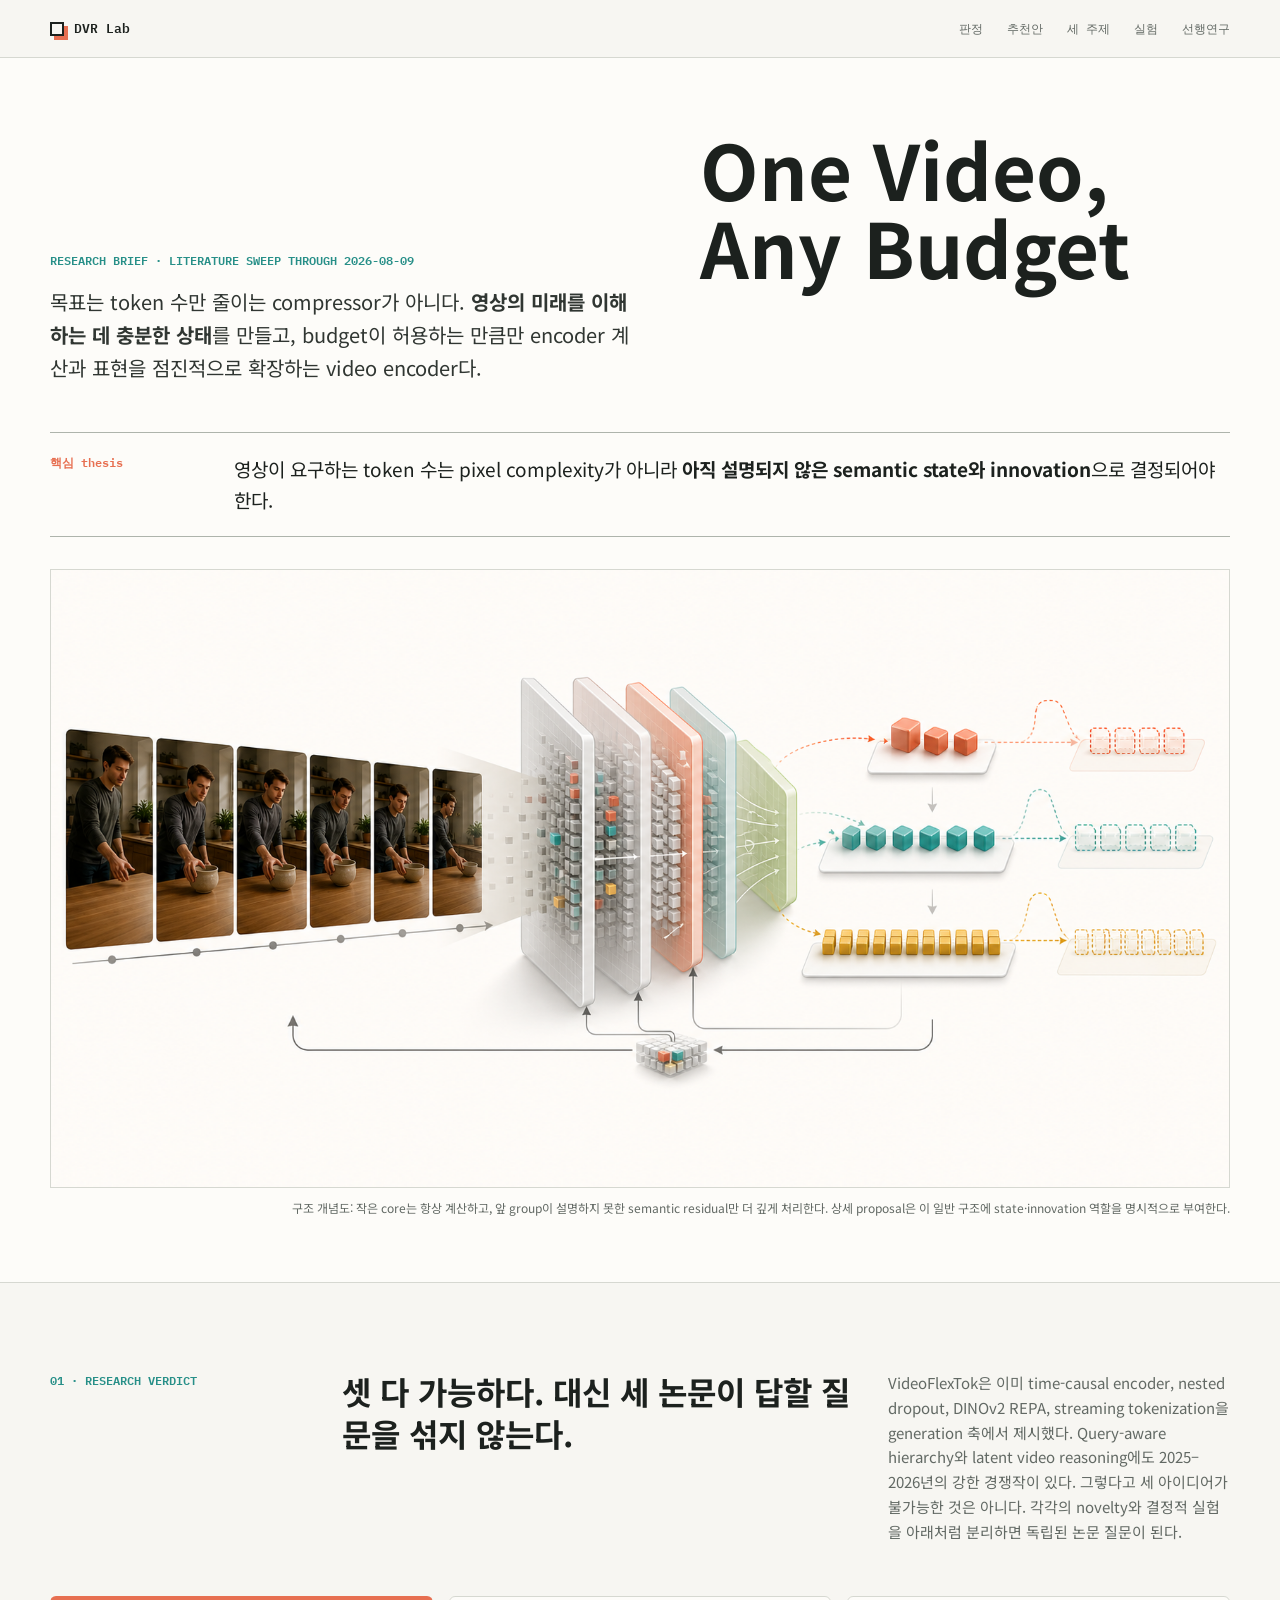
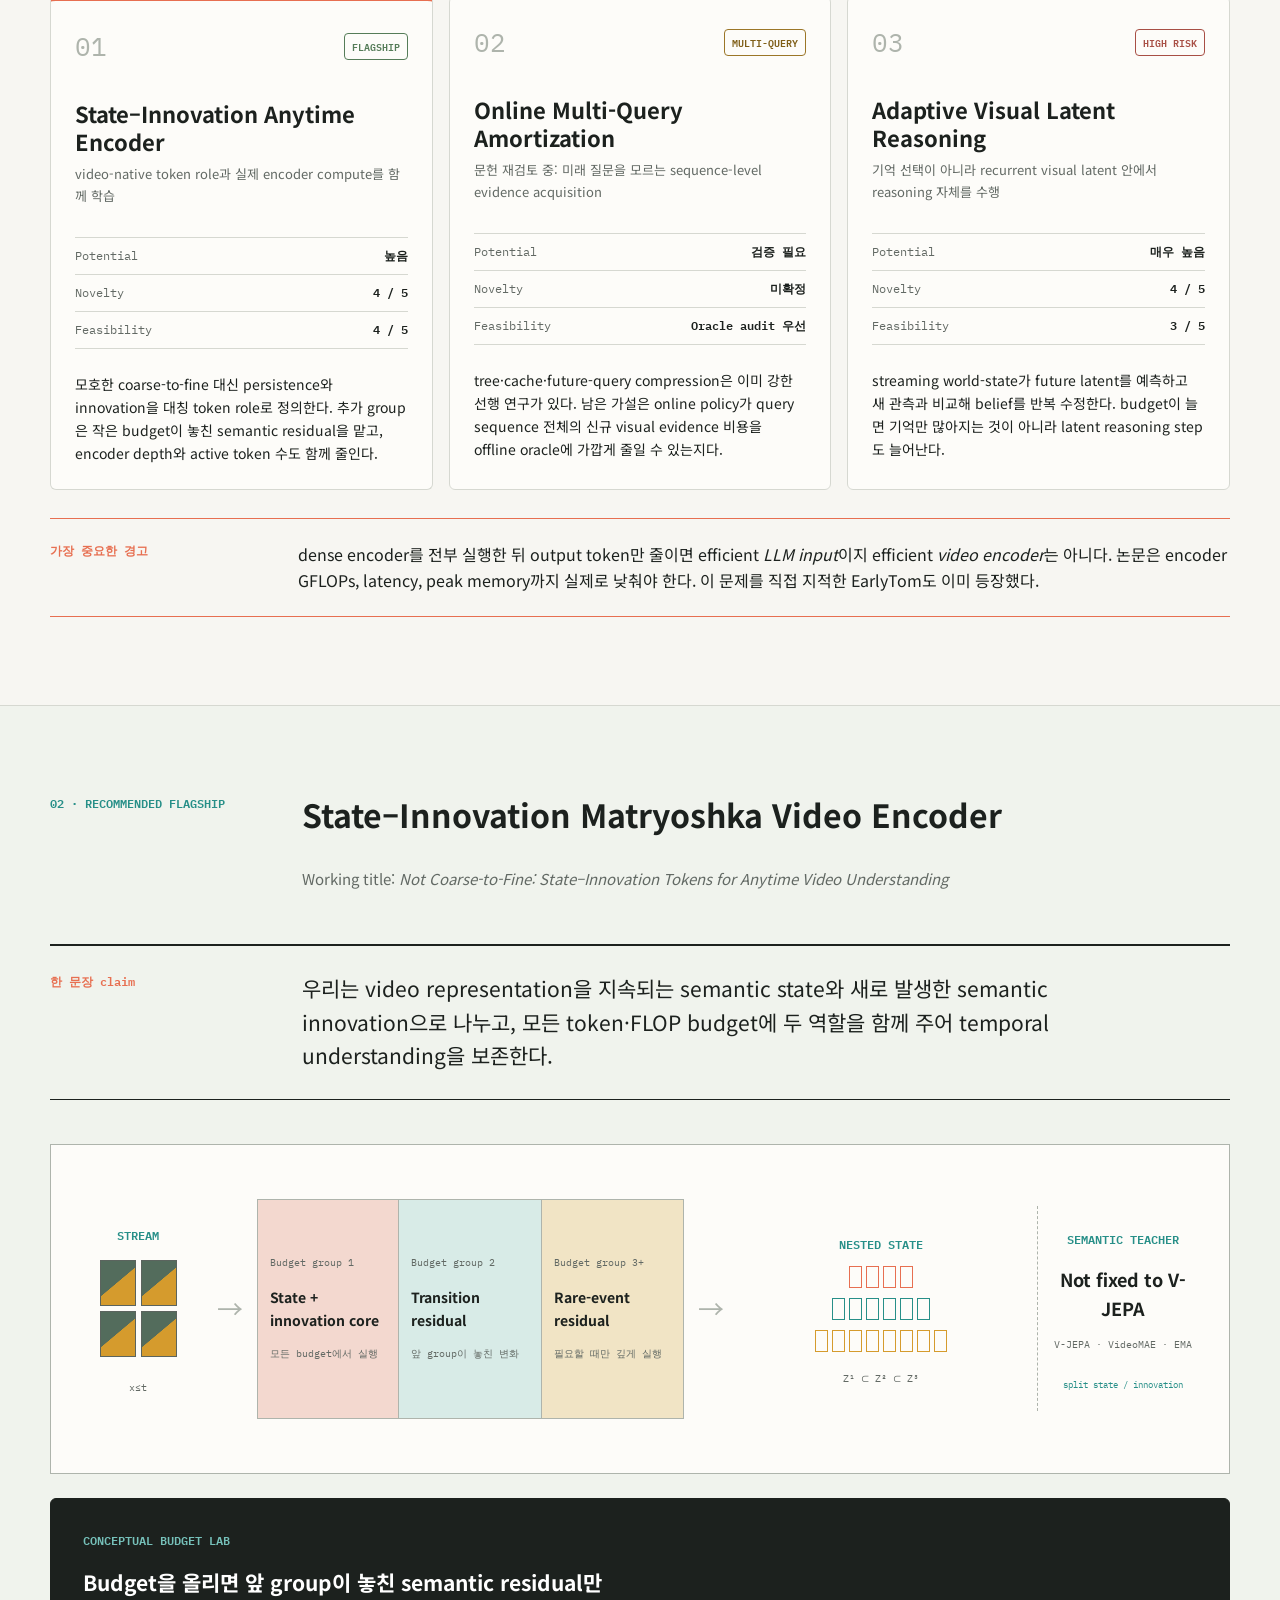
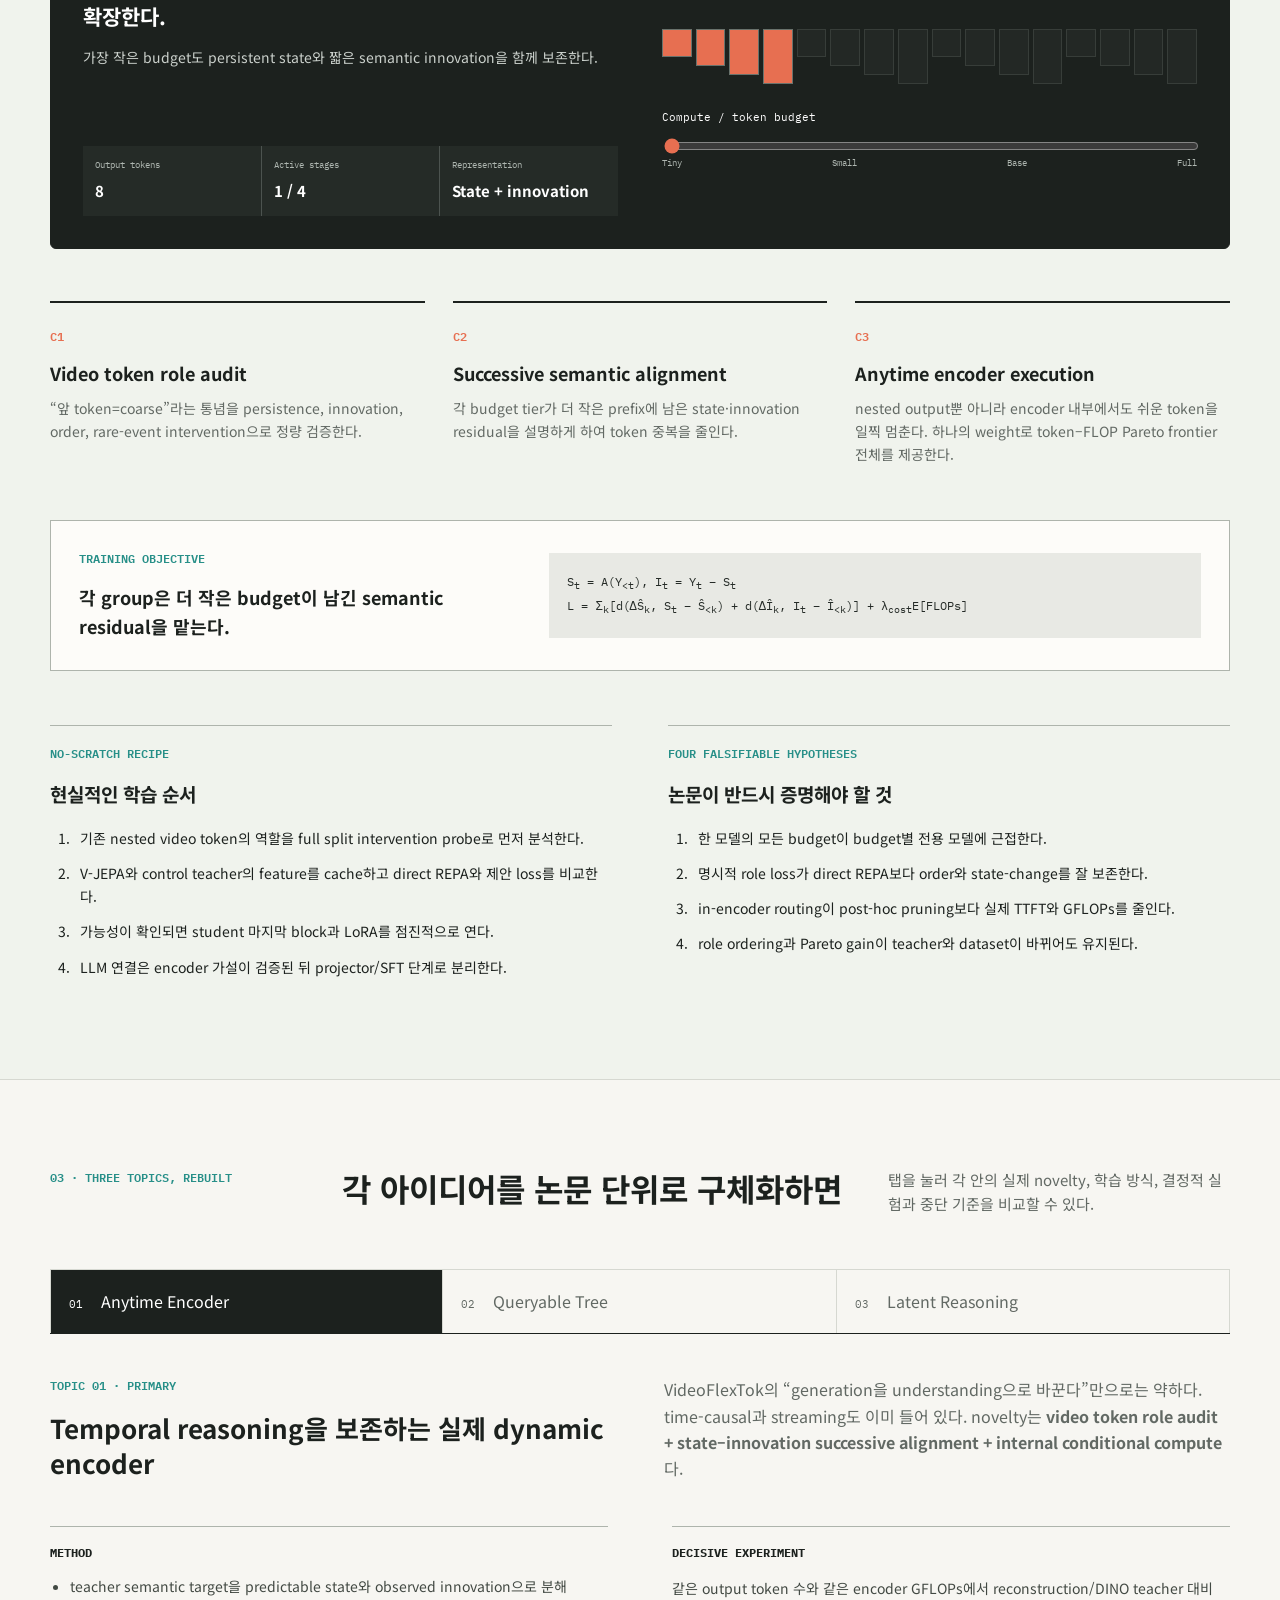
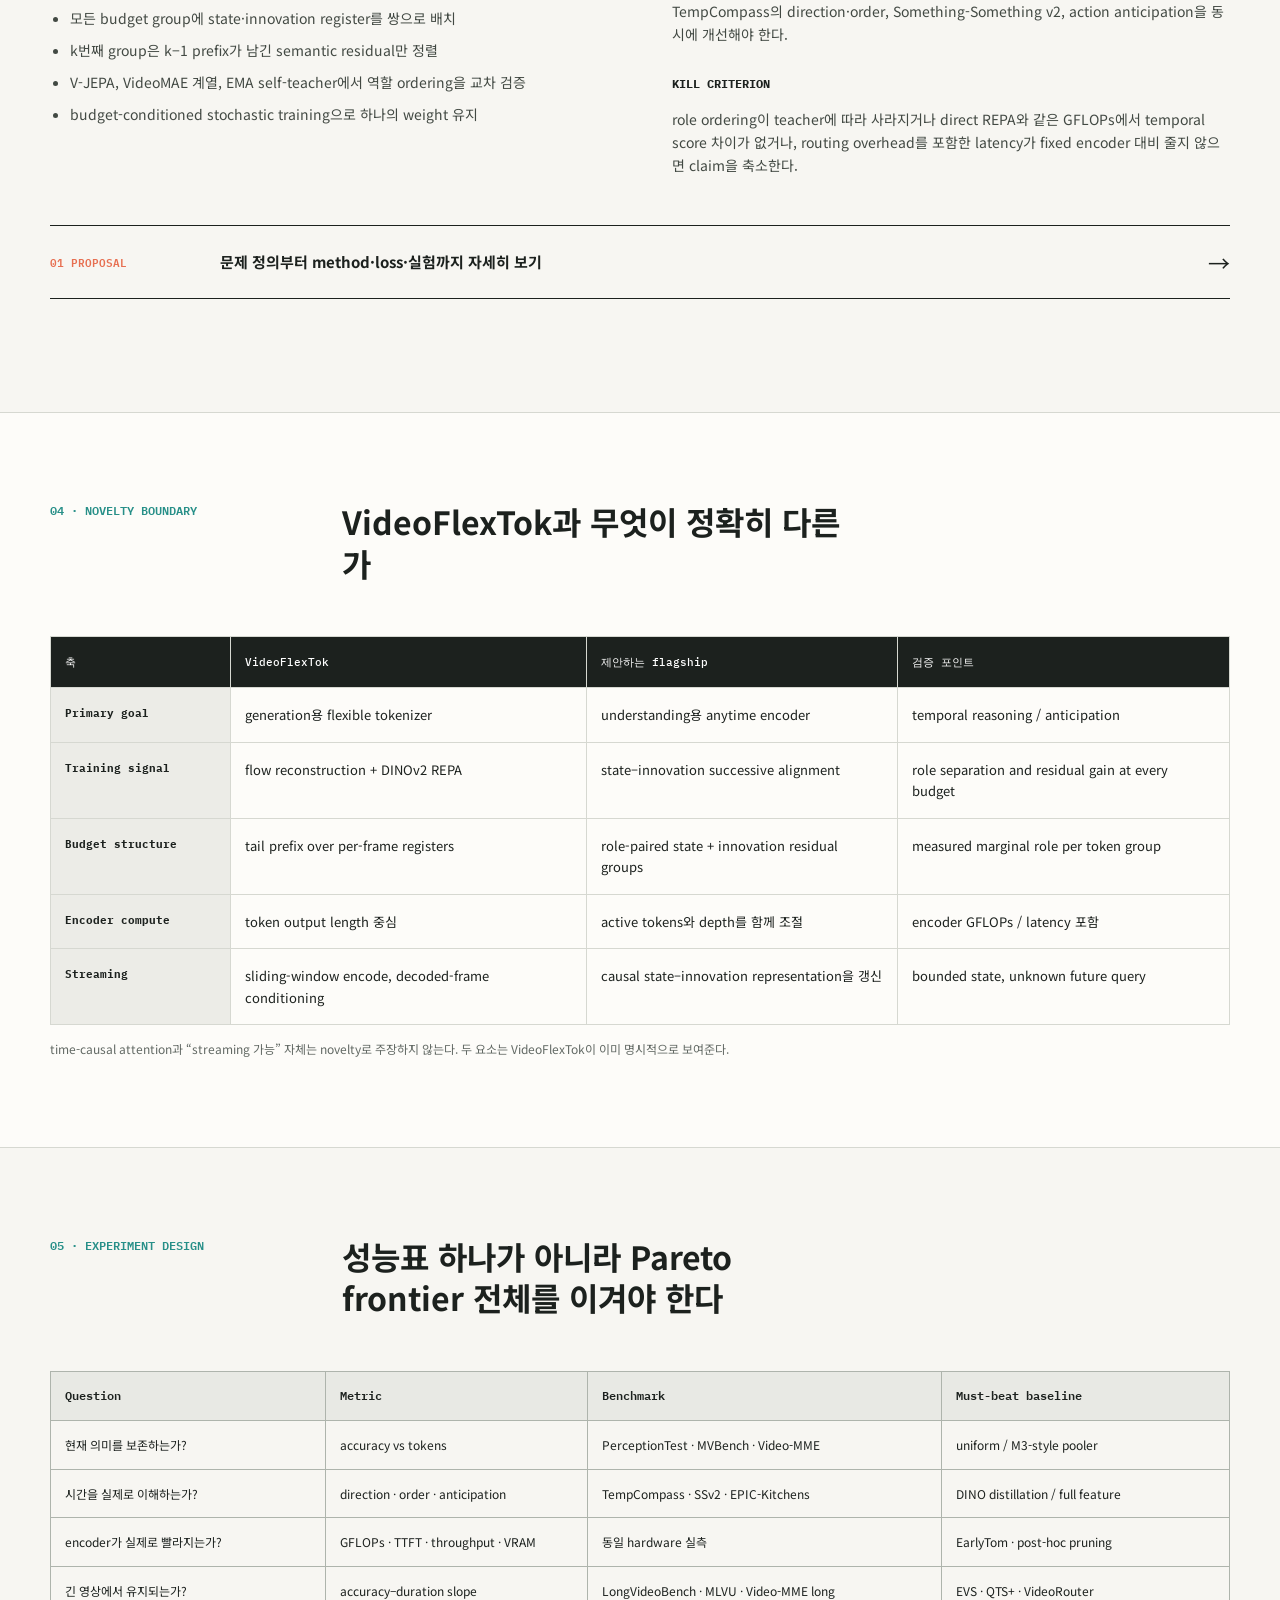
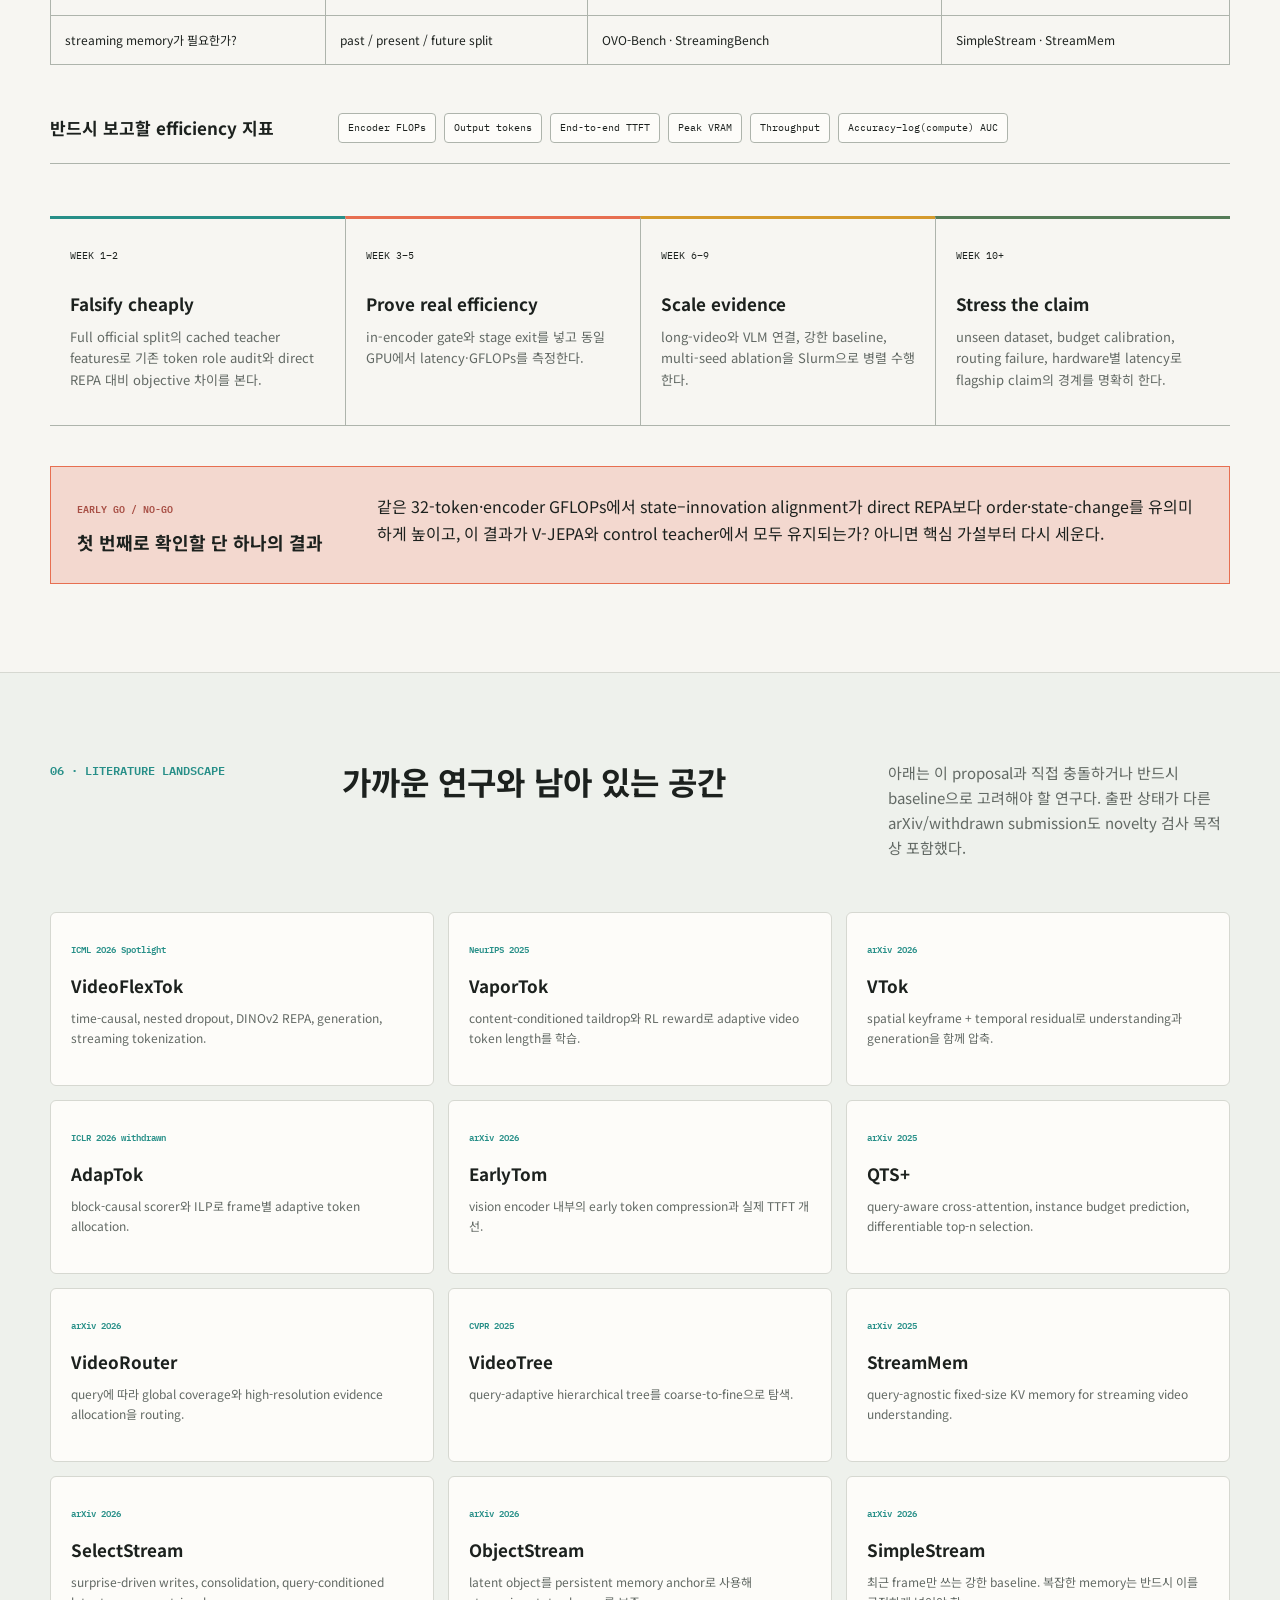
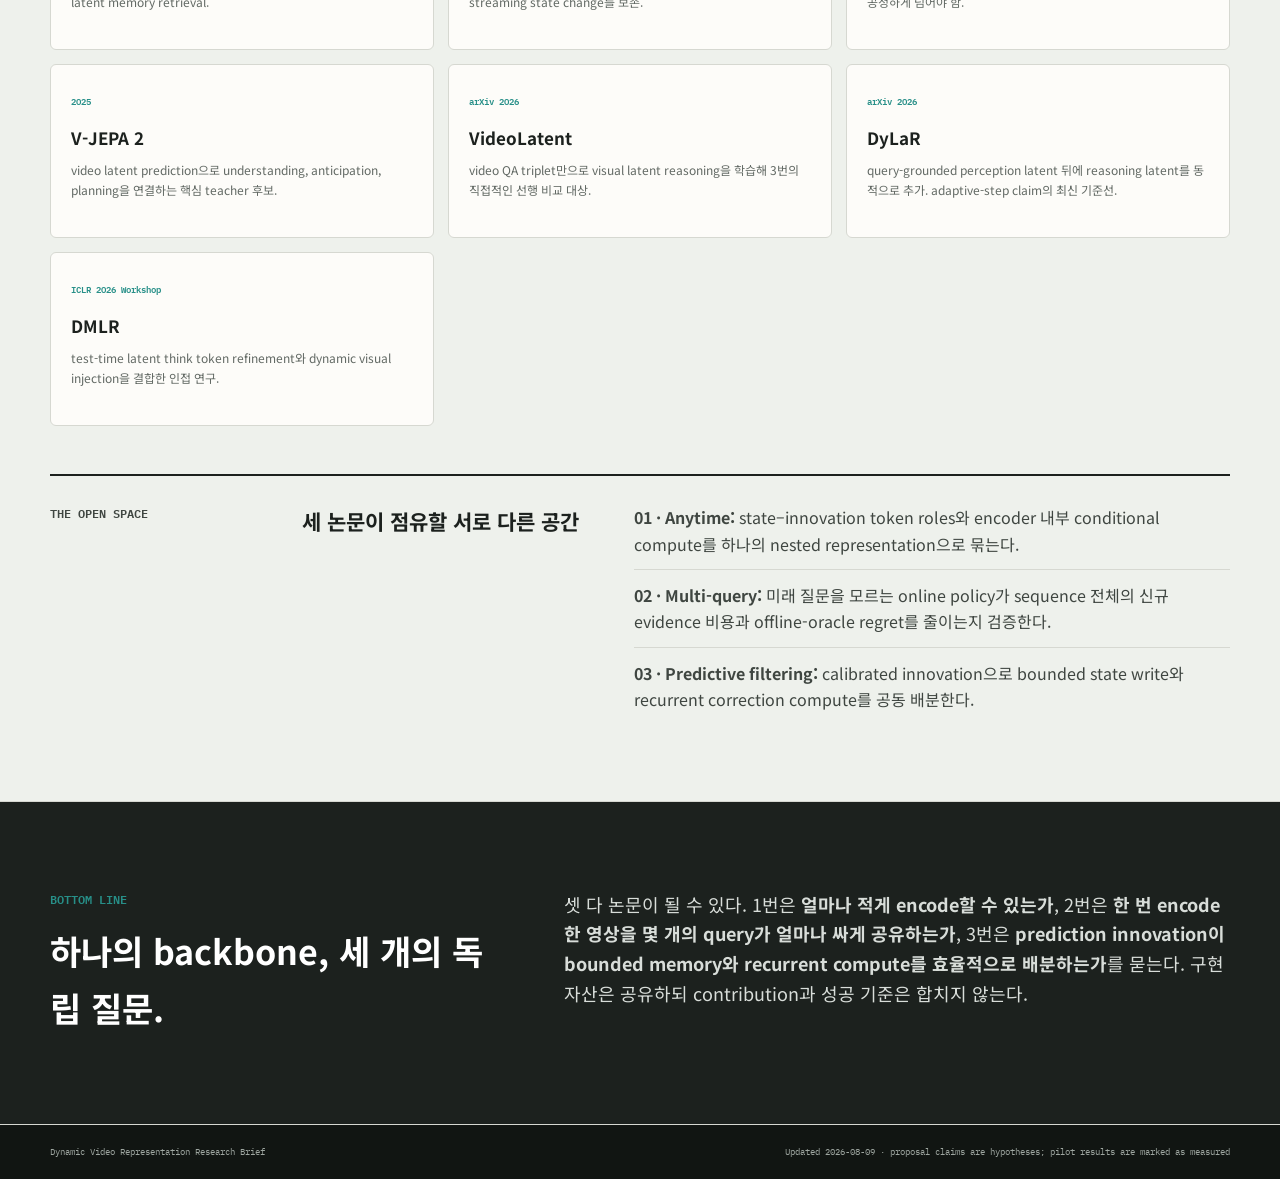
==== commit d556ada6: "Reframe proposal 2 around online multi-query cost" ====
--- a/index.html
+++ b/index.html
@@ -100,16 +100,16 @@
                 <span class="topic-number">02</span>
                 <span class="status-chip caution">MULTI-QUERY</span>
               </div>
-              <h3>Amortized Queryable Token Tree</h3>
-              <p class="card-subtitle">원안 그대로: 한 번 encode하고 여러 query가 hierarchy를 누적 재사용</p>
+              <h3>Online Multi-Query Amortization</h3>
+              <p class="card-subtitle">문헌 재검토 중: 미래 질문을 모르는 sequence-level evidence acquisition</p>
               <dl class="score-list">
-                <div><dt>Potential</dt><dd>높음</dd></div>
-                <div><dt>Novelty</dt><dd>4 / 5</dd></div>
-                <div><dt>Feasibility</dt><dd>4 / 5</dd></div>
+                <div><dt>Potential</dt><dd>검증 필요</dd></div>
+                <div><dt>Novelty</dt><dd>미확정</dd></div>
+                <div><dt>Feasibility</dt><dd>Oracle audit 우선</dd></div>
               </dl>
               <p>
-                query마다 tree나 dense video tokens를 다시 만들지 않는다. 먼저 열린 branch도 cache하여 다음 질문의
-                encoder·retrieval 비용까지 함께 amortize하는 것이 핵심이다.
+                tree·cache·future-query compression은 이미 강한 선행 연구가 있다. 남은 가설은 online policy가
+                query sequence 전체의 신규 visual evidence 비용을 offline oracle에 가깝게 줄일 수 있는지다.
               </p>
             </article>
 
@@ -352,32 +352,32 @@
             <div class="topic-summary">
               <div>
                 <p class="topic-overline">TOPIC 02 · MULTI-QUERY AMORTIZATION</p>
-                <h3>한 번 encode하고, 여러 질문이 같은 tree와 열린 가지를 재사용한다</h3>
-              </div>
-              <p>
-                VideoTree는 query를 보며 tree를 만들고, QTS+/VideoRouter는 flat dense tokens에서 query-relevant
-                evidence를 고른다. 원안의 핵심은 처음부터 <strong>query-agnostic hierarchy의 multi-query
-                amortization</strong>이다. tree뿐 아니라 이전 질문이 이미 펼친 branch도 다음 질문이 공유한다.
-              </p>
-            </div>
-
-            <div class="tree-diagram" aria-label="query-agnostic latent tree와 query router 개념도">
+                <h3>미래 질문을 모르는 상태에서 sequence 전체의 누적 visual cost를 줄인다</h3>
+              </div>
+              <p>
+                MetaCompress는 unknown future prompt를 위한 prompt-agnostic compression을, ReKV·MuKV·OASIS는
+                persistent video memory와 repeated QA를 이미 다룬다. 따라서 새 tree나 cache를 주장하지 않고,
+                <strong>online policy와 full-sequence offline oracle의 cumulative cost gap</strong>을 연구 대상으로 둔다.
+              </p>
+            </div>
+
+            <div class="tree-diagram" aria-label="online multi-query evidence acquisition 개념도">
               <div class="tree-video">
-                <span>Encode once</span>
+                <span>Evidence index</span>
                 <div class="mini-frames"><i></i><i></i><i></i><i></i><i></i><i></i></div>
               </div>
-              <div class="tree-root">Global gist</div>
+              <div class="tree-root">Opened evidence ledger</div>
               <div class="tree-level tree-level-two">
-                <div>Event A</div><div>Event B</div><div>Event C</div>
+                <div>Reuse</div><div>Retrieve</div><div>Refine</div>
               </div>
               <div class="tree-level tree-level-three">
-                <div>A₁</div><div>A₂</div><div>B₁</div><div>B₂</div><div>C₁</div><div>C₂</div>
+                <div>Q₁</div><div>O₁</div><div>Q₂</div><div>O₂</div><div>Q₃</div><div>O₃</div>
               </div>
               <div class="query-path">
-                <span>Sequential query reuse</span>
-                <div class="query-reuse"><b>Q1</b><strong>Gist → Event B</strong><small>cache B</small></div>
-                <div class="query-reuse"><b>Q2</b><strong>reuse B → B₂</strong><small>cache B₂</small></div>
-                <div class="query-reuse"><b>Q3</b><strong>reuse B, B₂ → C</strong><small>no re-encode</small></div>
+                <span>Unknown sequential queries</span>
+                <div class="query-reuse"><b>Q1</b><strong>retrieve evidence A</strong><small>pay A</small></div>
+                <div class="query-reuse"><b>Q2</b><strong>reuse A + refine B</strong><small>pay B</small></div>
+                <div class="query-reuse"><b>Q3</b><strong>reuse A, B</strong><small>near-zero new evidence</small></div>
               </div>
             </div>
 
@@ -385,25 +385,24 @@
               <section>
                 <h4>Method</h4>
                 <ul>
-                  <li>scene/event boundary에 맞춘 temporal latent tree를 query 없이 생성</li>
-                  <li>parent token은 summary, child token은 parent가 잃은 predictive residual로 학습</li>
-                  <li>query router가 top-down beam으로 branch와 depth를 budget 안에서 결정</li>
-                  <li>global gist를 항상 남겨 잘못된 early routing의 복구 경로 제공</li>
-                  <li>펼친 branch를 cumulative cache에 남기고 후속 query에서는 추가 evidence만 연다</li>
-                  <li>동일 영상은 다시 encode하지 않고 query 수에 따른 total cost를 직접 평가</li>
+                  <li>P1·MetaCompress·StreamMem 등 기존 representation을 evidence index로 사용</li>
+                  <li>현재 query와 이미 열린 evidence를 조건으로 신규 evidence의 marginal value 예측</li>
+                  <li>전체 query sequence를 아는 offline oracle로 minimum evidence union 계산</li>
+                  <li>online policy는 미래 query 없이 reuse·retrieve·refine·evict 행동 수행</li>
+                  <li>oracle imitation 후 offline RL로 answer risk와 new compute를 공동 최적화</li>
+                  <li>query 수·순서·관련도·memory budget별 cumulative cost와 regret 평가</li>
                 </ul>
               </section>
               <section>
                 <h4>Decisive experiment</h4>
                 <p>
-                  같은 영상에 Q=1·5·10·20개의 질문이 순차적으로 들어올 때, VideoTree/QTS+/flat top-k보다 cumulative
-                  encoder+routing+LLM cost와 accuracy의 Pareto frontier가 좋아야 한다. Q가 늘수록 평균 query 비용이
-                  내려가는 곡선이 이 논문의 결정적 그림이다.
+                  SVBench·OASIS SQA의 실제 sequential queries에서 Q={1,2,4,8,16}을 평가한다. 동일 accuracy에서
+                  cumulative new visual cost가 ReKV·MuKV·OASIS·dense prefix cache보다 낮고 offline oracle에 가까워야 한다.
                 </p>
                 <h4>Kill criterion</h4>
                 <p>
-                  Q가 늘어도 average cost가 줄지 않거나, 동일 cumulative compute에서 flat cache/top-k보다 정확도가 낮으면
-                  multi-query amortization claim은 성립하지 않는다.
+                  offline oracle과 independent retrieval의 차이가 작거나, 기존 persistent cache가 같은 cumulative
+                  cost를 얻거나, gain이 exact GT overlap에만 존재하면 Proposal 2를 독립 논문으로 진행하지 않는다.
                 </p>
               </section>
             </div>
@@ -705,7 +704,7 @@
             <h3>세 논문이 점유할 서로 다른 공간</h3>
             <div class="open-space-list">
               <p><strong>01 · Anytime:</strong> state–innovation token roles와 encoder 내부 conditional compute를 하나의 nested representation으로 묶는다.</p>
-              <p><strong>02 · Multi-query:</strong> query-agnostic tree와 cumulative branch cache로 질문 수가 늘수록 평균 비용을 낮춘다.</p>
+              <p><strong>02 · Multi-query:</strong> 미래 질문을 모르는 online policy가 sequence 전체의 신규 evidence 비용과 offline-oracle regret를 줄이는지 검증한다.</p>
               <p><strong>03 · Predictive filtering:</strong> calibrated innovation으로 bounded state write와 recurrent correction compute를 공동 배분한다.</p>
             </div>
           </div>
